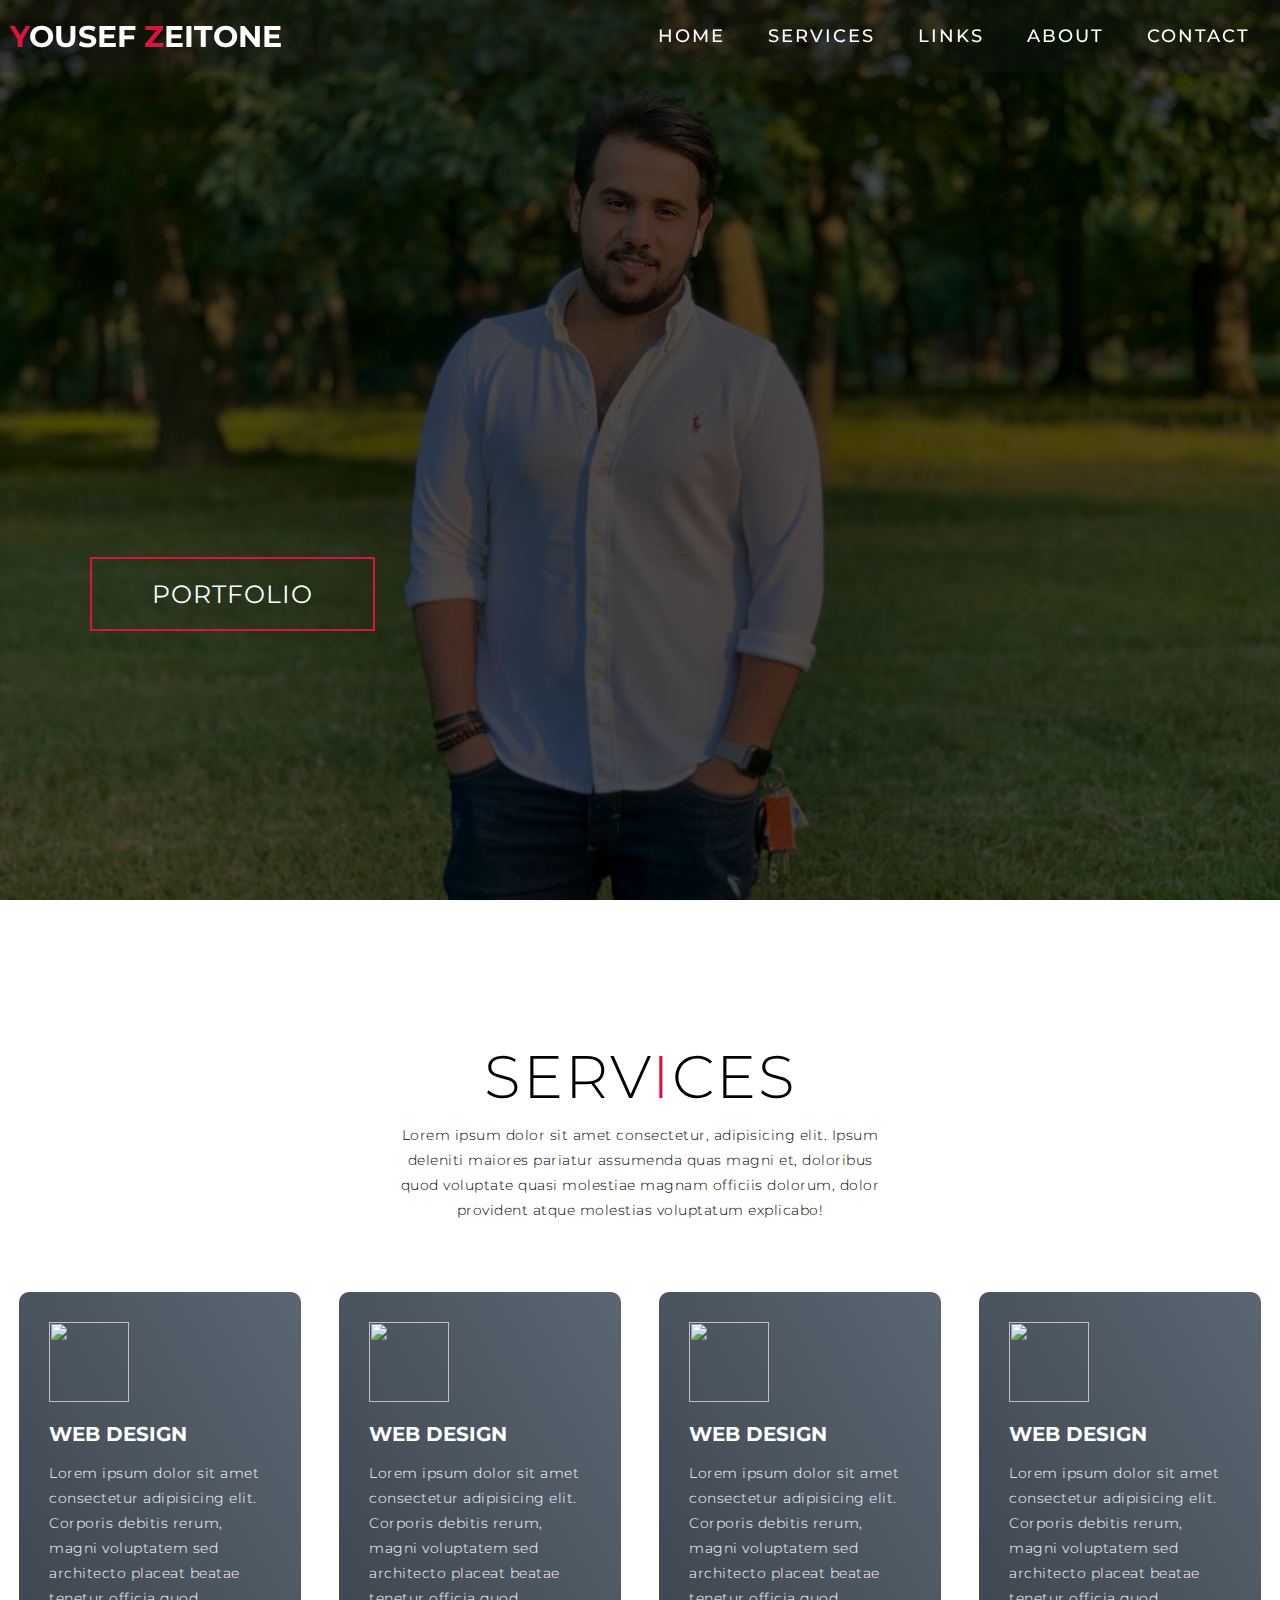
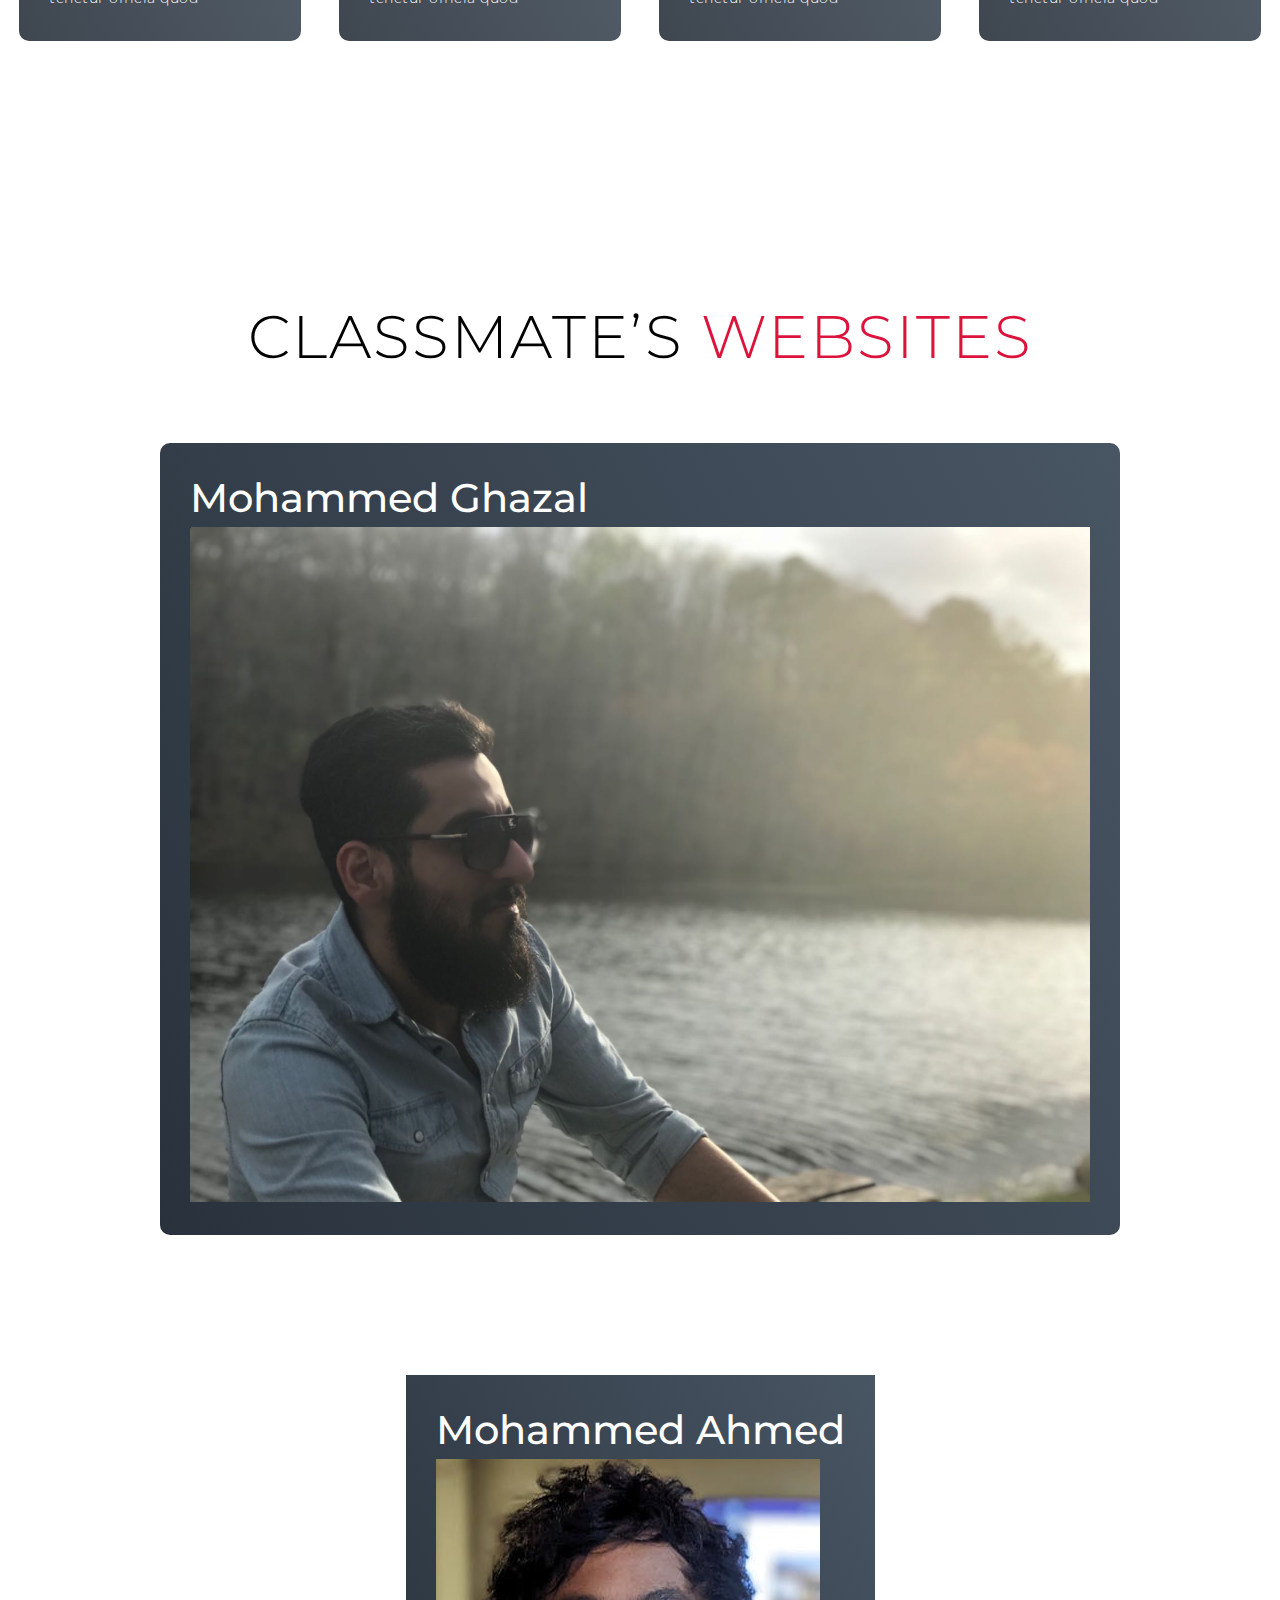
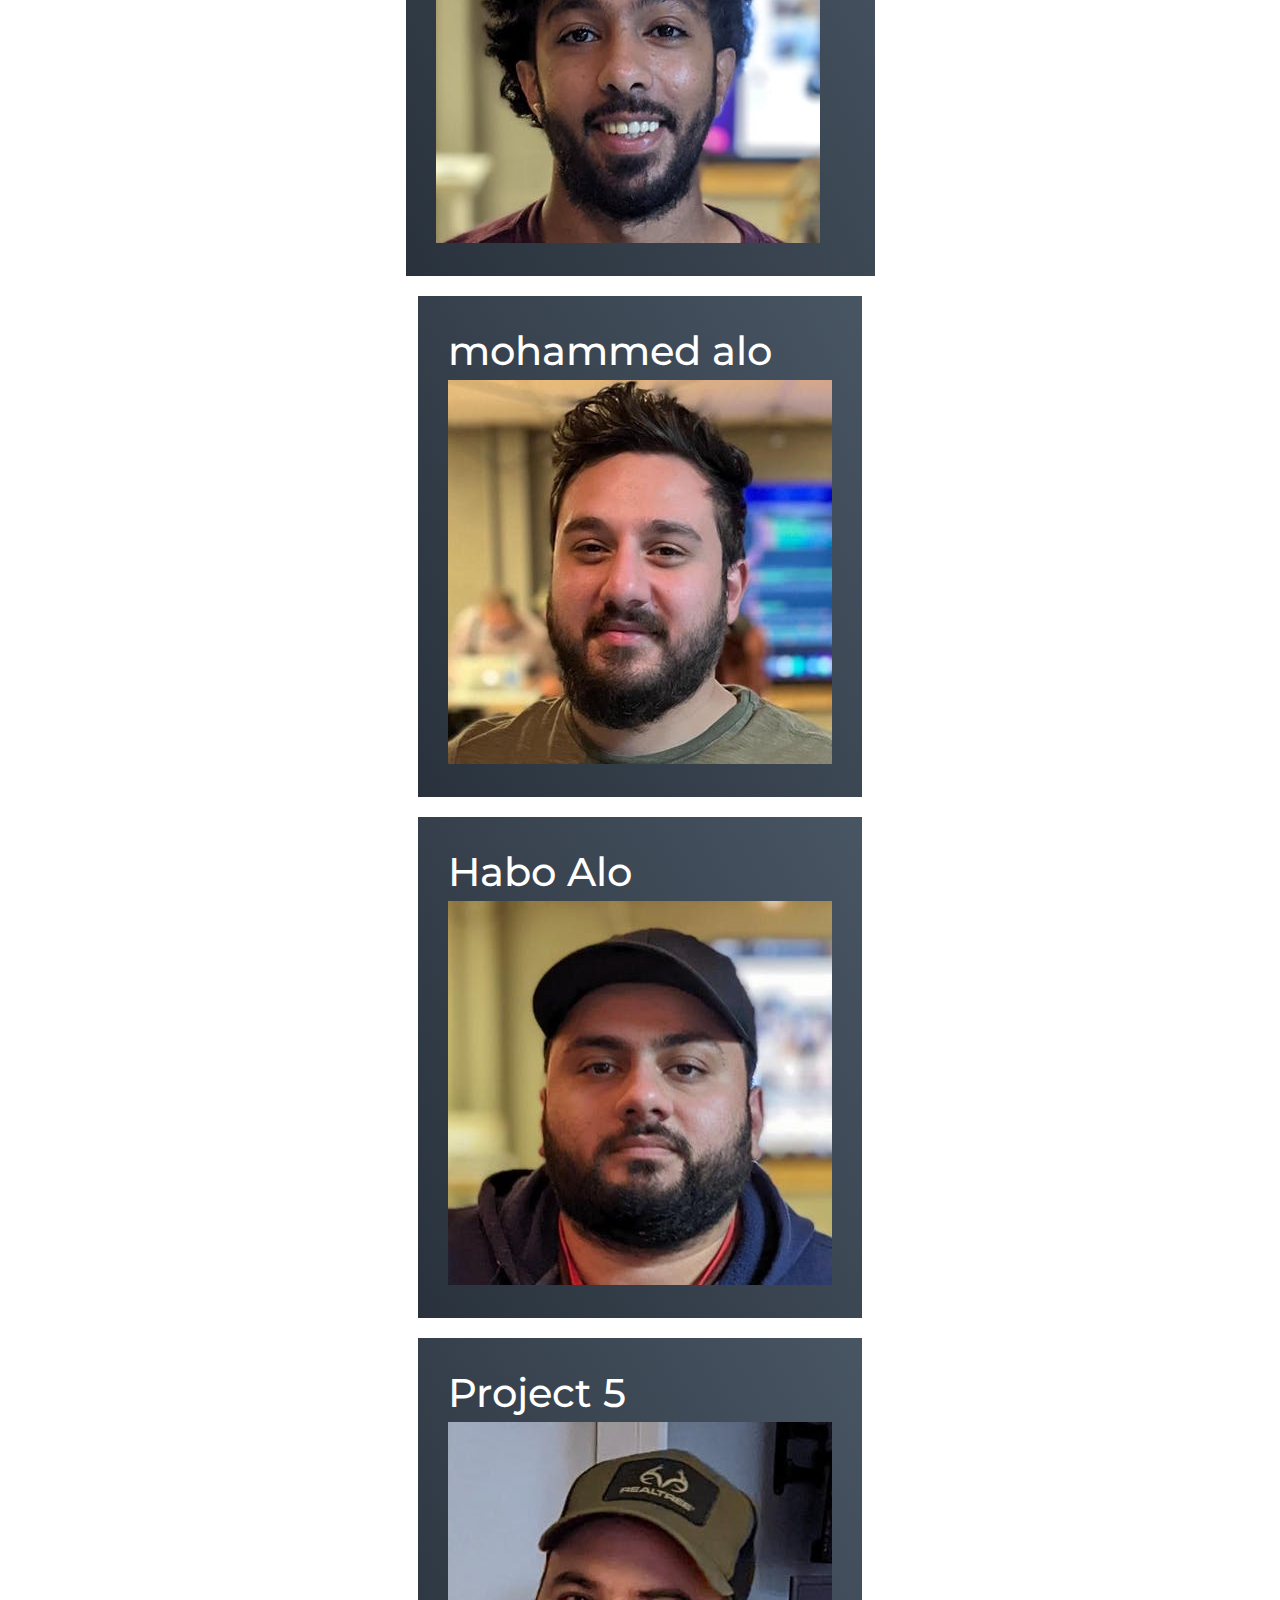
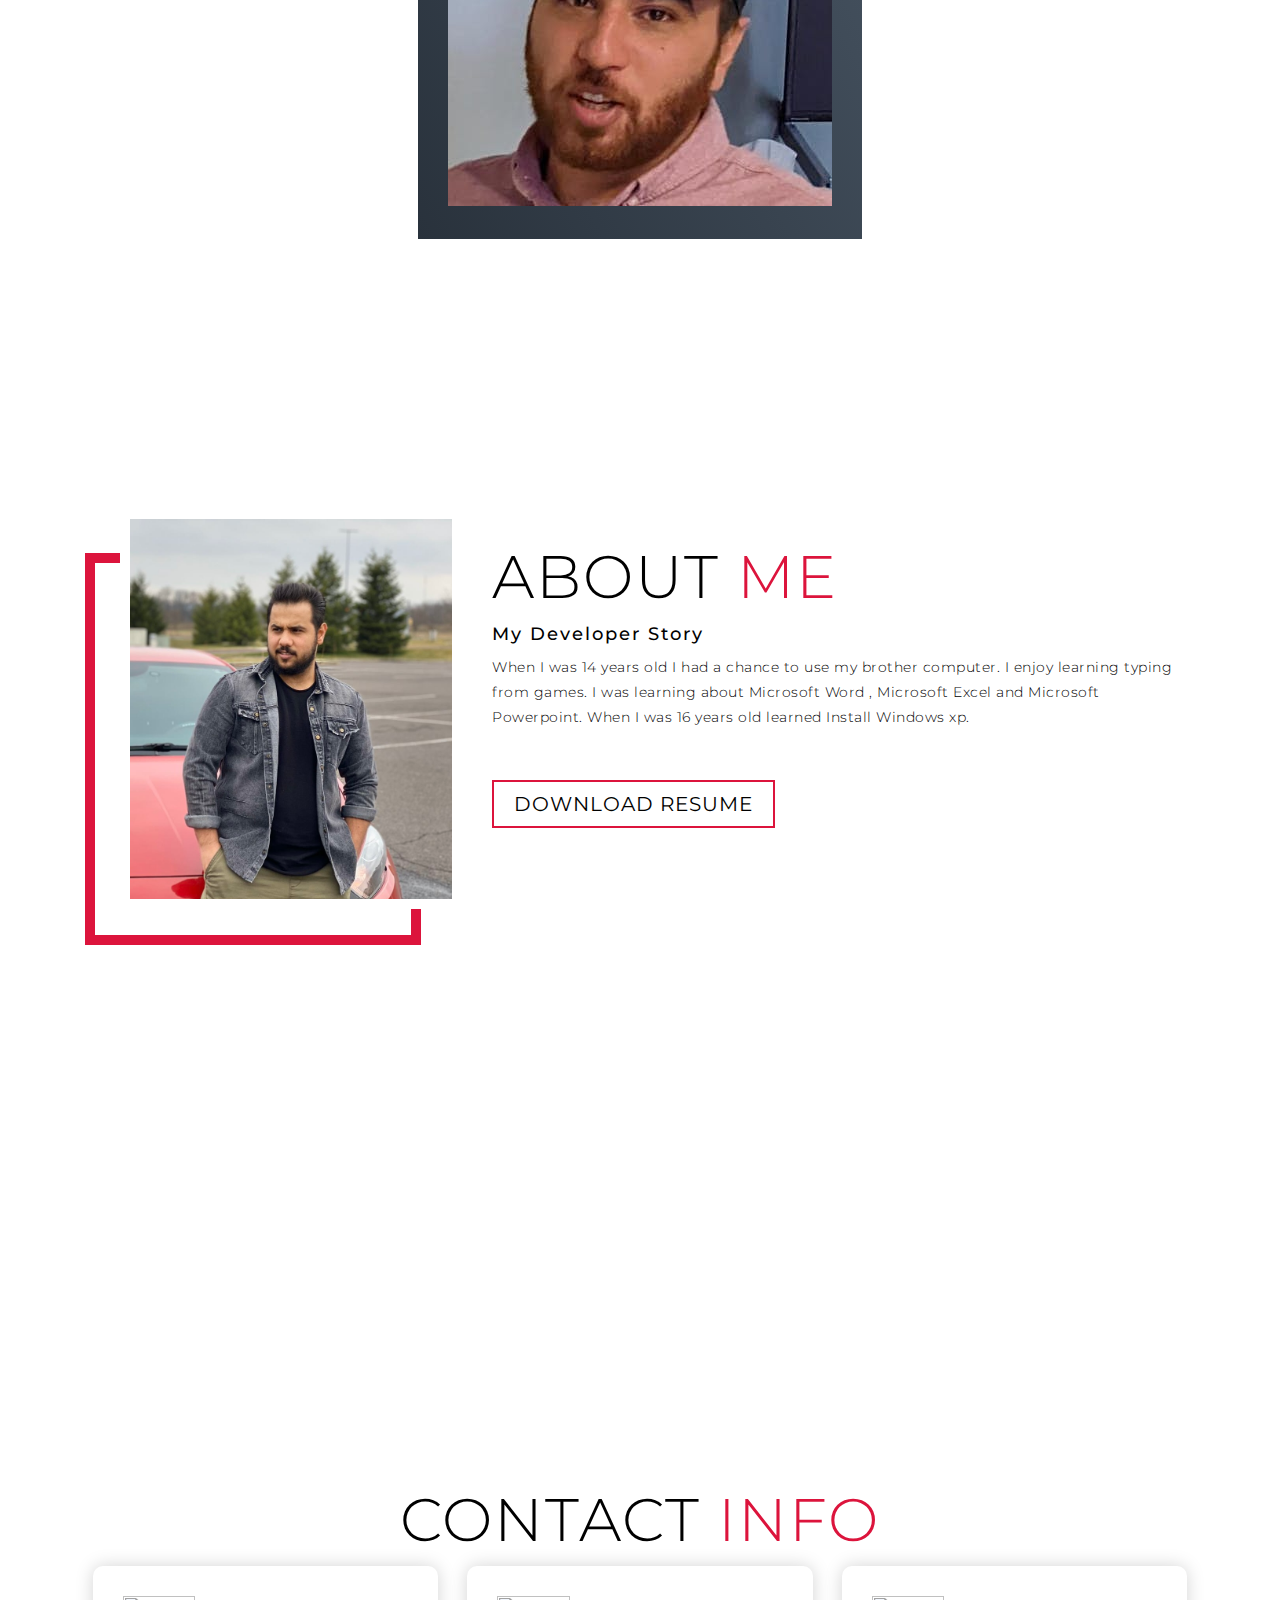
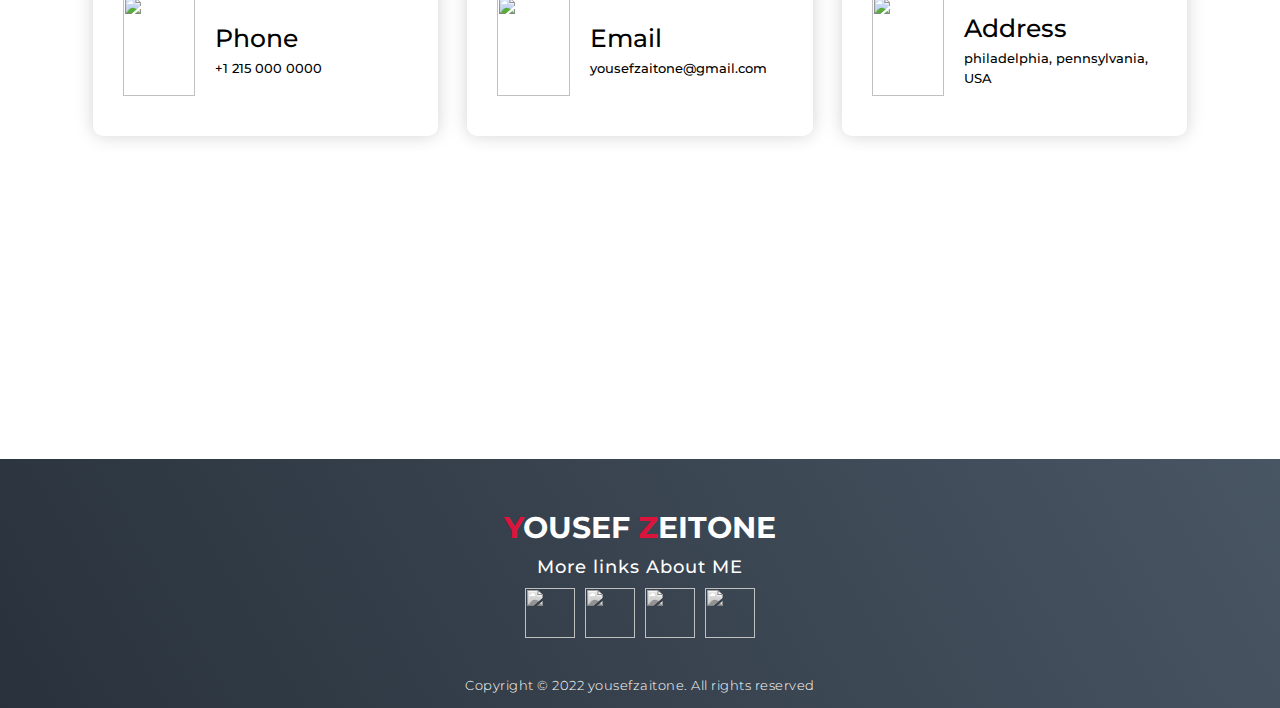
==== index.html @ ef1a8286 "edit" ====
<!DOCTYPE html>
<html lang="en">

<head>
  <meta charset="UTF-8">
  <meta name="viewport" content="width=device-width, initial-scale=1.0">
  <link rel="stylesheet" href="index.css">
  <title>YousefZeitone</title>
</head>

<body>
  <!-- Header -->
  <section id="header">
    <div class="header container">
      <div class="nav-bar">
        <div class="brand">
          <a href="#hero">
            <h1><span>Y</span>ousef <span>Z</span>eitone</h1>
          </a>
        </div>
        <div class="nav-list">
          <div class="hamburger">
            <div class="bar"></div>
          </div>
          <ul>
            <li><a href="#hero" data-after="Home">Home</a></li>
            <li><a href="#services" data-after="Service">Services</a></li>
            <li><a href="#links" data-after="links">links</a></li>
            <li><a href="#about" data-after="About">About</a></li>
            <li><a href="#contact" data-after="Contact">Contact</a></li>
          </ul>
        </div>
      </div>
    </div>
  </section>
  <!-- End Header -->


  <!-- Hero Section  -->
  <section id="hero">
    <div class="hero container">
      <div>
        <h1>Hello, <span></span></h1>
        <h1>My Name is <span></span></h1>
        <h1>Yousef <span></span></h1>
        <a href="#about" type="button" class="cta">Portfolio</a>
      </div>
    </div>
  </section>
  <!-- End Hero Section  -->

  <!-- Service Section -->
  <section id="services">
    <div class="services container">
      <div class="service-top">
        <h1 class="section-title">Serv<span>i</span>ces</h1>
        <p>Lorem ipsum dolor sit amet consectetur, adipisicing elit. Ipsum deleniti maiores pariatur assumenda quas
          magni et, doloribus quod voluptate quasi molestiae magnam officiis dolorum, dolor provident atque molestias
          voluptatum explicabo!</p>
      </div>
      <div class="service-bottom">
        <div class="service-item">
          <div class="icon"><img src="https://img.icons8.com/bubbles/100/000000/services.png" /></div>
          <h2>Web Design</h2>
          <p>Lorem ipsum dolor sit amet consectetur adipisicing elit. Corporis debitis rerum, magni voluptatem sed
            architecto placeat beatae tenetur officia quod</p>
        </div>
        <div class="service-item">
          <div class="icon"><img src="https://img.icons8.com/bubbles/100/000000/services.png" /></div>
          <h2>Web Design</h2>
          <p>Lorem ipsum dolor sit amet consectetur adipisicing elit. Corporis debitis rerum, magni voluptatem sed
            architecto placeat beatae tenetur officia quod</p>
        </div>
        <div class="service-item">
          <div class="icon"><img src="https://img.icons8.com/bubbles/100/000000/services.png" /></div>
          <h2>Web Design</h2>
          <p>Lorem ipsum dolor sit amet consectetur adipisicing elit. Corporis debitis rerum, magni voluptatem sed
            architecto placeat beatae tenetur officia quod</p>
        </div>
        <div class="service-item">
          <div class="icon"><img src="https://img.icons8.com/bubbles/100/000000/services.png" /></div>
          <h2>Web Design</h2>
          <p>Lorem ipsum dolor sit amet consectetur adipisicing elit. Corporis debitis rerum, magni voluptatem sed
            architecto placeat beatae tenetur officia quod</p>
        </div>
      </div>
    </div>
  </section>
  <!-- End Service Section -->

  <!-- Projects Section -->
  <section id="links">
    <div class="projects container">
      <div class="projects-header">
        <h1 class="section-title">Classmate’s  <span>Websites</span></h1>
      </div>
      <div class="all-projects">
        <div class="project-item">
          <div class="project-info">
            <h1>Mohammed Ghazal</h1>
            <p></p><a href="https://mohammedghazal.com/" target="_blank"><img src="Mohammed Ghazal.png" alt="" ></a></div>
          </div>
        
           
          </div>
        </div>
        <div class="project-item">
          <div class="project-info">
            <h1>Mohammed Ahmed</h1>
        <p></p><a href="https://mohammedahmeddev.com/" target="_blank"><img src="mohammed ahmed.png" alt="" ></a></div>
          </div>
         
           
          </div>
        </div>
        <div class="project-item">
          <div class="project-info">
            <h1>mohammed alo</h1>
        <p></p><a href="http://mohamadalo.com/" target="_blank"><img src="mohammed alo.png" alt="" ></a></div>
          </div>
          
           
          </div>
        </div>
        <div class="project-item">
          <div class="project-info">
            <h1>Habo Alo</h1>
        <p></p><a href="http://habo-alo.com/" target="_blank"><img src="habo.png" alt="" ></a></div>
          </div>
          
        
          </div>
        </div>
        <div class="project-item">
          <div class="project-info">
            <h1>Project 5</h1>
            <p></p><a href="https://malekalarmash.com/" target="_blank"><img src="Malk.png" alt="" ></a></div>
          </div>

          </div>
        </div>
      </div>
    </div>
  </section>
  <!-- End Projects Section -->

  <!-- About Section -->
  <section id="about">
    <div class="about container">
      <div class="col-left">
        <div class="about-img">
          <img src="background.jpeg" alt="img">
        </div>
      </div>
      <div class="col-right">
        <h1 class="section-title">About <span>me</span></h1>
        <h2>My Developer Story</h2>
        <p>When I was 14 years old I had a chance to use my brother computer.
           I enjoy learning typing from games. 
           I was learning about Microsoft Word ,
           Microsoft Excel and Microsoft Powerpoint.
            When I was 16 years old learned Install Windows xp.
        </p>
        <a href="https://docs.google.com/document/d/1hHZDaMWIwKLDVgH2fV6rO9fDUuDOWt7UHrp5_P34I3w/edit#heading=h.2z5r5rg2s41d" class="cta">Download Resume</a>
      </div>
    </div>
  </section>
  <!-- End About Section -->

  <!-- Contact Section -->
  <section id="contact">
    <div class="contact container">
      <div>
        <h1 class="section-title">Contact <span>info</span></h1>
      </div>
      <div class="contact-items">
        <div class="contact-item">
          <div class="icon"><img src="https://img.icons8.com/bubbles/100/000000/phone.png" /></div>
          <div class="contact-info">
            <h1>Phone</h1>
            <h2>+1 215 000 0000</h2>
          </div>
        </div>
        <div class="contact-item">
          <div class="icon"><img src="https://img.icons8.com/bubbles/100/000000/new-post.png" /></div>
          <div class="contact-info">
            <h1>Email</h1>
            <h2>yousefzaitone@gmail.com</h2>
          </div>
        </div>
        <div class="contact-item">
          <div class="icon"><img src="https://img.icons8.com/bubbles/100/000000/map-marker.png" /></div>
          <div class="contact-info">
            <h1>Address</h1>
            <h2>philadelphia, pennsylvania, USA</h2>
          </div>
        </div>
      </div>
    </div>
  </section>
  <!-- End Contact Section -->

  <!-- Footer -->
  <section id="footer">
    <div class="footer container">
      <div class="brand">
        <h1><span>Y</span>ousef <span>Z</span>eitone</h1>
      </div>
      <h2>More links About ME</h2>
      <div class="social-icon">
        <div class="social-item">
          <a href="https://www.facebook.com/yousefzeitone/"><img src="https://img.icons8.com/bubbles/100/000000/facebook-new.png" /></a>
        </div>
        <div class="social-item">
          <a href="https://www.instagram.com/yousefzeitone/"><img src="https://img.icons8.com/bubbles/100/000000/instagram-new.png" /></a>
        </div>
        <div class="social-item">
          <a href="https://www.linkedin.com/in/yousef-zeitone-094119237/"><img src="https://img.icons8.com/bubbles/100/000000/linkedin.png" /></a>
        </div>
        <div class="social-item">
          <a href="https://github.com/zeitoney"><img src="https://img.icons8.com/bubbles/100/000000/github.png" /></a>
        </div>
      </div>
      <p>Copyright © 2022 yousefzaitone. All rights reserved</p>
    </div>
  </section>
  <!-- End Footer -->
  <script src="./app.js"></script>
</body>

</html>
---- index.css ----
@import 'https://fonts.googleapis.com/css?family=Montserrat:300, 400, 700&display=swap';
* {
	padding: 0;
	margin: 0;
	box-sizing: border-box;
}
html {
	font-size: 10px;
	font-family: 'Montserrat', sans-serif;
	scroll-behavior: smooth;
}
a {
	text-decoration: none;
}
.container {
	min-height: 100vh;
	width: 100%;
	display: flex;
	align-items: center;
	justify-content: center;
}
img {
	height: 100%;
	width: 100%;
	object-fit: cover;
}
p {
	color: black;
	font-size: 1.4rem;
	margin-top: 5px;
	line-height: 2.5rem;
	font-weight: 300;
	letter-spacing: 0.05rem;
}
.section-title {
	font-size: 4rem;
	font-weight: 300;
	color: black;
	margin-bottom: 10px;
	text-transform: uppercase;
	letter-spacing: 0.2rem;
	text-align: center;
}
.section-title span {
	color: crimson;
}

.cta {
	display: inline-block;
	padding: 10px 30px;
	color: white;
	background-color: transparent;
	border: 2px solid crimson;
	font-size: 2rem;
	text-transform: uppercase;
	letter-spacing: 0.1rem;
	margin-top: 30px;
	transition: 0.3s ease;
	transition-property: background-color, color;
}
.cta:hover {
	color: white;
	background-color: crimson;
}
.brand h1 {
	font-size: 3rem;
	text-transform: uppercase;
	color: white;
}
.brand h1 span {
	color: crimson;
}

/* Header section */
#header {
	position: fixed;
	z-index: 1000;
	left: 0;
	top: 0;
	width: 100vw;
	height: auto;
}
#header .header {
	min-height: 8vh;
	background-color: rgba(31, 30, 30, 0.24);
	transition: 0.3s ease background-color;
}
#header .nav-bar {
	display: flex;
	align-items: center;
	justify-content: space-between;
	width: 100%;
	height: 100%;
	max-width: 1300px;
	padding: 0 10px;
}
#header .nav-list ul {
	list-style: none;
	position: absolute;
	background-color: rgb(31, 30, 30);
	width: 100vw;
	height: 100vh;
	left: 100%;
	top: 0;
	display: flex;
	flex-direction: column;
	justify-content: center;
	align-items: center;
	z-index: 1;
	overflow-x: hidden;
	transition: 0.5s ease left;
}
#header .nav-list ul.active {
	left: 0%;
}
#header .nav-list ul a {
	font-size: 2.5rem;
	font-weight: 500;
	letter-spacing: 0.2rem;
	text-decoration: none;
	color: white;
	text-transform: uppercase;
	padding: 20px;
	display: block;
}
#header .nav-list ul a::after {
	content: attr(data-after);
	position: absolute;
	top: 50%;
	left: 50%;
	transform: translate(-50%, -50%) scale(0);
	color: rgba(240, 248, 255, 0.021);
	font-size: 13rem;
	letter-spacing: 50px;
	z-index: -1;
	transition: 0.3s ease letter-spacing;
}
#header .nav-list ul li:hover a::after {
	transform: translate(-50%, -50%) scale(1);
	letter-spacing: initial;
}
#header .nav-list ul li:hover a {
	color: crimson;
}
#header .hamburger {
	height: 60px;
	width: 60px;
	display: inline-block;
	border: 3px solid white;
	border-radius: 50%;
	position: relative;
	display: flex;
	align-items: center;
	justify-content: center;
	z-index: 100;
	cursor: pointer;
	transform: scale(0.8);
	margin-right: 20px;
}
#header .hamburger:after {
	position: absolute;
	content: '';
	height: 100%;
	width: 100%;
	border-radius: 50%;
	border: 3px solid white;
	animation: hamburger_puls 1s ease infinite;
}
#header .hamburger .bar {
	height: 2px;
	width: 30px;
	position: relative;
	background-color: white;
	z-index: -1;
}
#header .hamburger .bar::after,
#header .hamburger .bar::before {
	content: '';
	position: absolute;
	height: 100%;
	width: 100%;
	left: 0;
	background-color: white;
	transition: 0.3s ease;
	transition-property: top, bottom;
}
#header .hamburger .bar::after {
	top: 8px;
}
#header .hamburger .bar::before {
	bottom: 8px;
}
#header .hamburger.active .bar::before {
	bottom: 0;
}
#header .hamburger.active .bar::after {
	top: 0;
}
/* End Header section */

/* Hero Section */
#hero {
	background-image: url(background1.jpeg);
	background-size: cover;
	background-position: top center;
	position: relative;
	z-index: 1;
}
#hero::after {
	content: '';
	position: absolute;
	left: 0;
	top: 0;
	height: 100%;
	width: 100%;
	background-color: black;
	opacity: 0.7;
	z-index: -1;
}
#hero .hero {
	max-width: 1200px;
	margin: 0 auto;
	padding: 0 50px;
	justify-content: flex-start;
}
#hero h1 {
	display: block;
	width: fit-content;
	font-size: 4rem;
	position: relative;
	color: transparent;
	animation: text_reveal 0.5s ease forwards;
	animation-delay: 1s;
}
#hero h1:nth-child(1) {
	animation-delay: 1s;
}
#hero h1:nth-child(2) {
	animation-delay: 2s;
}
#hero h1:nth-child(3) {
	animation: text_reveal_name 0.5s ease forwards;
	animation-delay: 3s;
}
#hero h1 span {
	position: absolute;
	top: 0;
	left: 0;
	height: 100%;
	width: 0;
	background-color: crimson;
	animation: text_reveal_box 1s ease;
	animation-delay: 0.5s;
}
#hero h1:nth-child(1) span {
	animation-delay: 0.5s;
}
#hero h1:nth-child(2) span {
	animation-delay: 1.5s;
}
#hero h1:nth-child(3) span {
	animation-delay: 2.5s;
}

/* End Hero Section */

/* Services Section */
#services .services {
	flex-direction: column;
	text-align: center;
	max-width: 1500px;
	margin: 0 auto;
	padding: 100px 0;
}
#services .service-top {
	max-width: 500px;
	margin: 0 auto;
}
#services .service-bottom {
	display: flex;
	align-items: center;
	justify-content: center;
	flex-wrap: wrap;
	margin-top: 50px;
}
#services .service-item {
	flex-basis: 80%;
	display: flex;
	align-items: flex-start;
	justify-content: center;
	flex-direction: column;
	padding: 30px;
	border-radius: 10px;
	background-image: url(./img/img-1.png);
	background-size: cover;
	margin: 10px 5%;
	position: relative;
	z-index: 1;
	overflow: hidden;
}
#services .service-item::after {
	content: '';
	position: absolute;
	left: 0;
	top: 0;
	height: 100%;
	width: 100%;
	background-image: linear-gradient(60deg, #29323c 0%, #485563 100%);
	opacity: 0.9;
	z-index: -1;
}
#services .service-bottom .icon {
	height: 80px;
	width: 80px;
	margin-bottom: 20px;
}
#services .service-item h2 {
	font-size: 2rem;
	color: white;
	margin-bottom: 10px;
	text-transform: uppercase;
}
#services .service-item p {
	color: white;
	text-align: left;
}
/* End Services Section */

/* links section */
#links .projects {
	flex-direction: column;
	max-width: 1200px;
	margin: 0 auto;
	padding: 100px 0;
}
#links .projects-header h1 {
	margin-bottom: 50px;
}
#links .all-projects {
	display: flex;
	align-items: center;
	justify-content: center;
	flex-direction: column;
}
#links .project-item {
	display: flex;
	align-items: center;
	justify-content: center;
	flex-direction: column;
	width: 80%;
	margin: 20px auto;
	overflow: hidden;
	border-radius: 10px;
}
#links .project-info {
	padding: 30px;
	flex-basis: 50%;
	height: 100%;
	display: flex;
	align-items: flex-start;
	justify-content: center;
	flex-direction: column;
	background-image: linear-gradient(60deg, #29323c 0%, #485563 100%);
	color: white;
}
#links .project-info h1 {
	font-size: 4rem;
	font-weight: 500;
}
#links .project-info h2 {
	font-size: 1.8rem;
	font-weight: 500;
	margin-top: 10px;
}
#links .project-info p {
	color: white;
}
#links .project-img {
	flex-basis: 50%;
	height: 300px;
	overflow: hidden;
	position: relative;
}
#links .project-img:after {
	content: '';
	position: absolute;
	left: 0;
	top: 0;
	height: 100%;
	width: 100%;
	background-image: linear-gradient(60deg, #29323c 0%, #485563 100%);
	opacity: 0.7;
}
#links .project-img img {
	transition: 0.3s ease transform;
}
#links .project-item:hover .project-img img {
	transform: scale(1.1);
}
/* End links section */

/* About Section */
#about .about {
	flex-direction: column-reverse;
	text-align: center;
	max-width: 1200px;
	margin: 0 auto;
	padding: 100px 20px;
}
#about .col-left {
	width: 250px;
	height: 360px;
}
#about .col-right {
	width: 100%;
}
#about .col-right h2 {
	font-size: 1.8rem;
	font-weight: 500;
	letter-spacing: 0.2rem;
	margin-bottom: 10px;
}
#about .col-right p {
	margin-bottom: 20px;
}
#about .col-right .cta {
	color: black;
	margin-bottom: 50px;
	padding: 10px 20px;
	font-size: 2rem;
}
#about .col-left .about-img {
	height: 100%;
	width: 100%;
	position: relative;
	border: 10px solid white;
}
#about .col-left .about-img::after {
	content: '';
	position: absolute;
	left: -33px;
	top: 19px;
	height: 98%;
	width: 98%;
	border: 7px solid crimson;
	z-index: -1;
}
/* End About Section */

/* contact Section */
#contact .contact {
	flex-direction: column;
	max-width: 1200px;
	margin: 0 auto;
	width: 90%;
}
#contact .contact-items {
	/* max-width: 400px; */
	width: 100%;
}
#contact .contact-item {
	width: 80%;
	padding: 20px;
	text-align: center;
	border-radius: 10px;
	padding: 30px;
	margin: 30px;
	display: flex;
	justify-content: center;
	align-items: center;
	flex-direction: column;
	box-shadow: 0px 0px 18px 0 #0000002c;
	transition: 0.3s ease box-shadow;
}
#contact .contact-item:hover {
	box-shadow: 0px 0px 5px 0 #0000002c;
}
#contact .icon {
	width: 70px;
	margin: 0 auto;
	margin-bottom: 10px;
}
#contact .contact-info h1 {
	font-size: 2.5rem;
	font-weight: 500;
	margin-bottom: 5px;
}
#contact .contact-info h2 {
	font-size: 1.3rem;
	line-height: 2rem;
	font-weight: 500;
}
/*End contact Section */

/* Footer */
#footer {
	background-image: linear-gradient(60deg, #29323c 0%, #485563 100%);
}
#footer .footer {
	min-height: 200px;
	flex-direction: column;
	padding-top: 50px;
	padding-bottom: 10px;
}
#footer h2 {
	color: white;
	font-weight: 500;
	font-size: 1.8rem;
	letter-spacing: 0.1rem;
	margin-top: 10px;
	margin-bottom: 10px;
}
#footer .social-icon {
	display: flex;
	margin-bottom: 30px;
}
#footer .social-item {
	height: 50px;
	width: 50px;
	margin: 0 5px;
}
#footer .social-item img {
	filter: grayscale(1);
	transition: 0.3s ease filter;
}
#footer .social-item:hover img {
	filter: grayscale(0);
}
#footer p {
	color: white;
	font-size: 1.3rem;
}
/* End Footer */

/* Keyframes */
@keyframes hamburger_puls {
	0% {
		opacity: 1;
		transform: scale(1);
	}
	100% {
		opacity: 0;
		transform: scale(1.4);
	}
}
@keyframes text_reveal_box {
	50% {
		width: 100%;
		left: 0;
	}
	100% {
		width: 0;
		left: 100%;
	}
}
@keyframes text_reveal {
	100% {
		color: white;
	}
}
@keyframes text_reveal_name {
	100% {
		color: crimson;
		font-weight: 500;
	}
}
/* End Keyframes */

/* Media Query For Tablet */
@media only screen and (min-width: 768px) {
	.cta {
		font-size: 2.5rem;
		padding: 20px 60px;
	}
	h1.section-title {
		font-size: 6rem;
	}

	/* Hero */
	#hero h1 {
		font-size: 7rem;
	}
	/* End Hero */

	/* Services Section */
	#services .service-bottom .service-item {
		flex-basis: 45%;
		margin: 2.5%;
	}
	/* End Services Section */

	/* Project */
	#projects .project-item {
		flex-direction: row;
	}
	#projects .project-item:nth-child(even) {
		flex-direction: row-reverse;
	}
	#projects .project-item {
		height: 400px;
		margin: 0;
		width: 100%;
		border-radius: 0;
	}
	#projects .all-projects .project-info {
		height: 100%;
	}
	#projects .all-projects .project-img {
		height: 100%;
	}
	/* End Project */

	/* About */
	#about .about {
		flex-direction: row;
	}
	#about .col-left {
		width: 600px;
		height: 400px;
		padding-left: 60px;
	}
	#about .about .col-left .about-img::after {
		left: -45px;
		top: 34px;
		height: 98%;
		width: 98%;
		border: 10px solid crimson;
	}
	#about .col-right {
		text-align: left;
		padding: 30px;
	}
	#about .col-right h1 {
		text-align: left;
	}
	/* End About */

	/* contact  */
	#contact .contact {
		flex-direction: column;
		padding: 100px 0;
		align-items: center;
		justify-content: center;
		min-width: 20vh;
	}
	#contact .contact-items {
		width: 100%;
		display: flex;
		flex-direction: row;
		justify-content: space-evenly;
		margin: 0;
	}
	#contact .contact-item {
		width: 30%;
		margin: 0;
		flex-direction: row;
	}
	#contact .contact-item .icon {
		height: 100px;
		width: 100px;
	}
	#contact .contact-item .icon img {
		object-fit: contain;
	}
	#contact .contact-item .contact-info {
		width: 100%;
		text-align: left;
		padding-left: 20px;
	}
	/* End contact  */
}
/* End Media Query For Tablet */

/* Media Query For Desktop */
@media only screen and (min-width: 1200px) {
	/* header */
	#header .hamburger {
		display: none;
	}
	#header .nav-list ul {
		position: initial;
		display: block;
		height: auto;
		width: fit-content;
		background-color: transparent;
	}
	#header .nav-list ul li {
		display: inline-block;
	}
	#header .nav-list ul li a {
		font-size: 1.8rem;
	}
	#header .nav-list ul a:after {
		display: none;
	}
	/* End header */

	#services .service-bottom .service-item {
		flex-basis: 22%;
		margin: 1.5%;
	}
}
/* End  Media Query For Desktop */
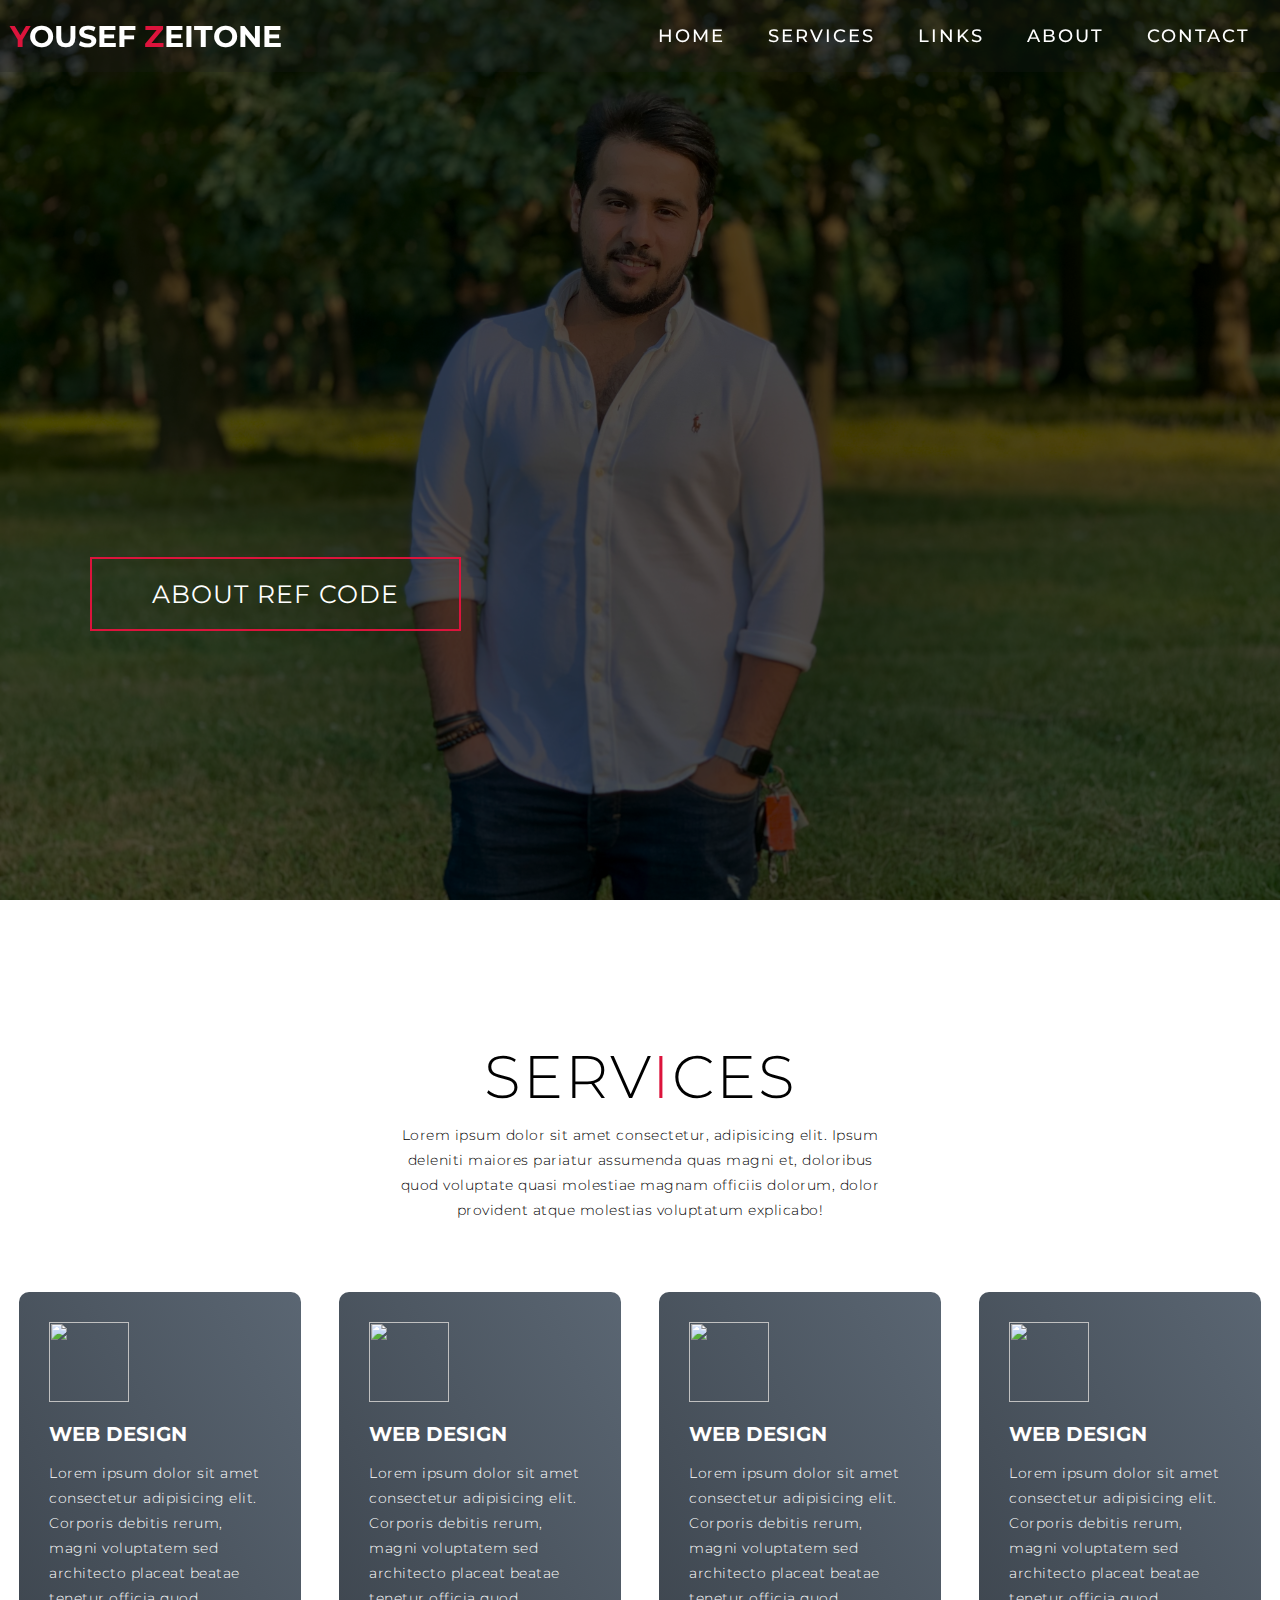
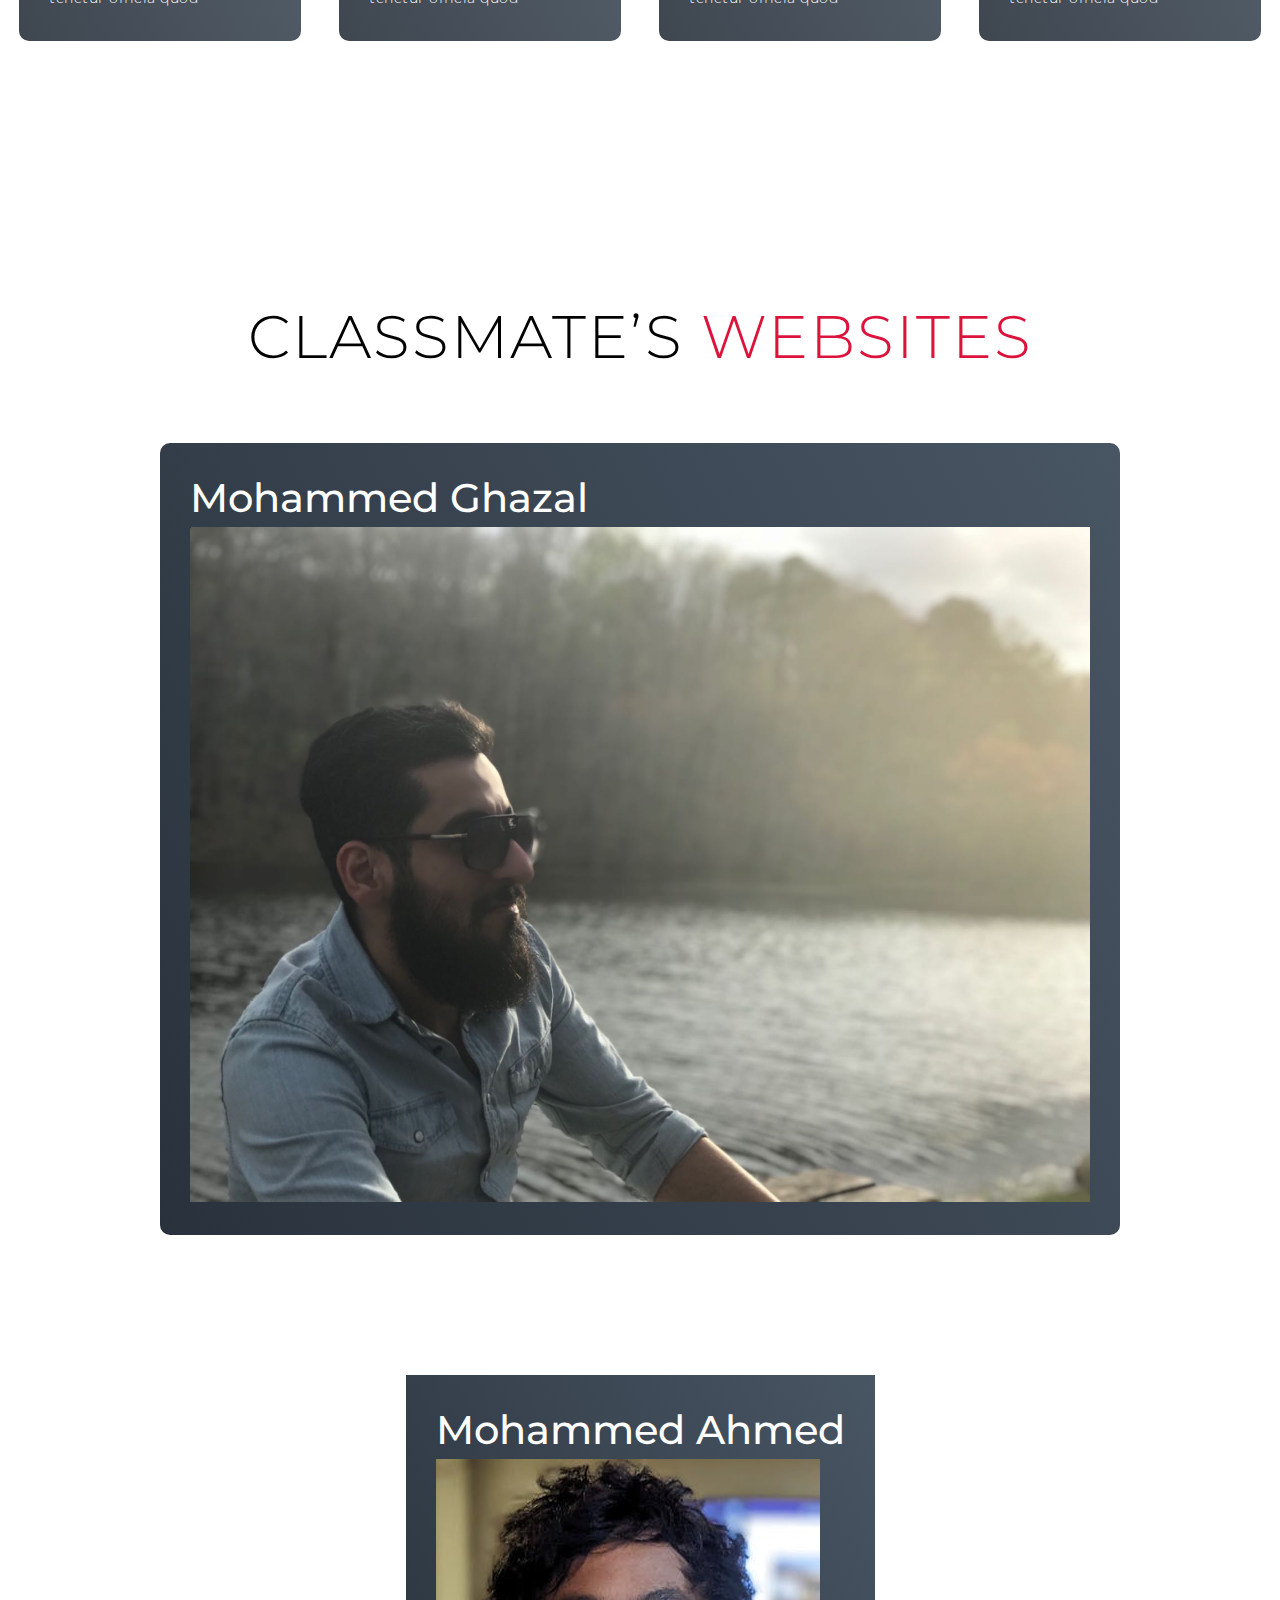
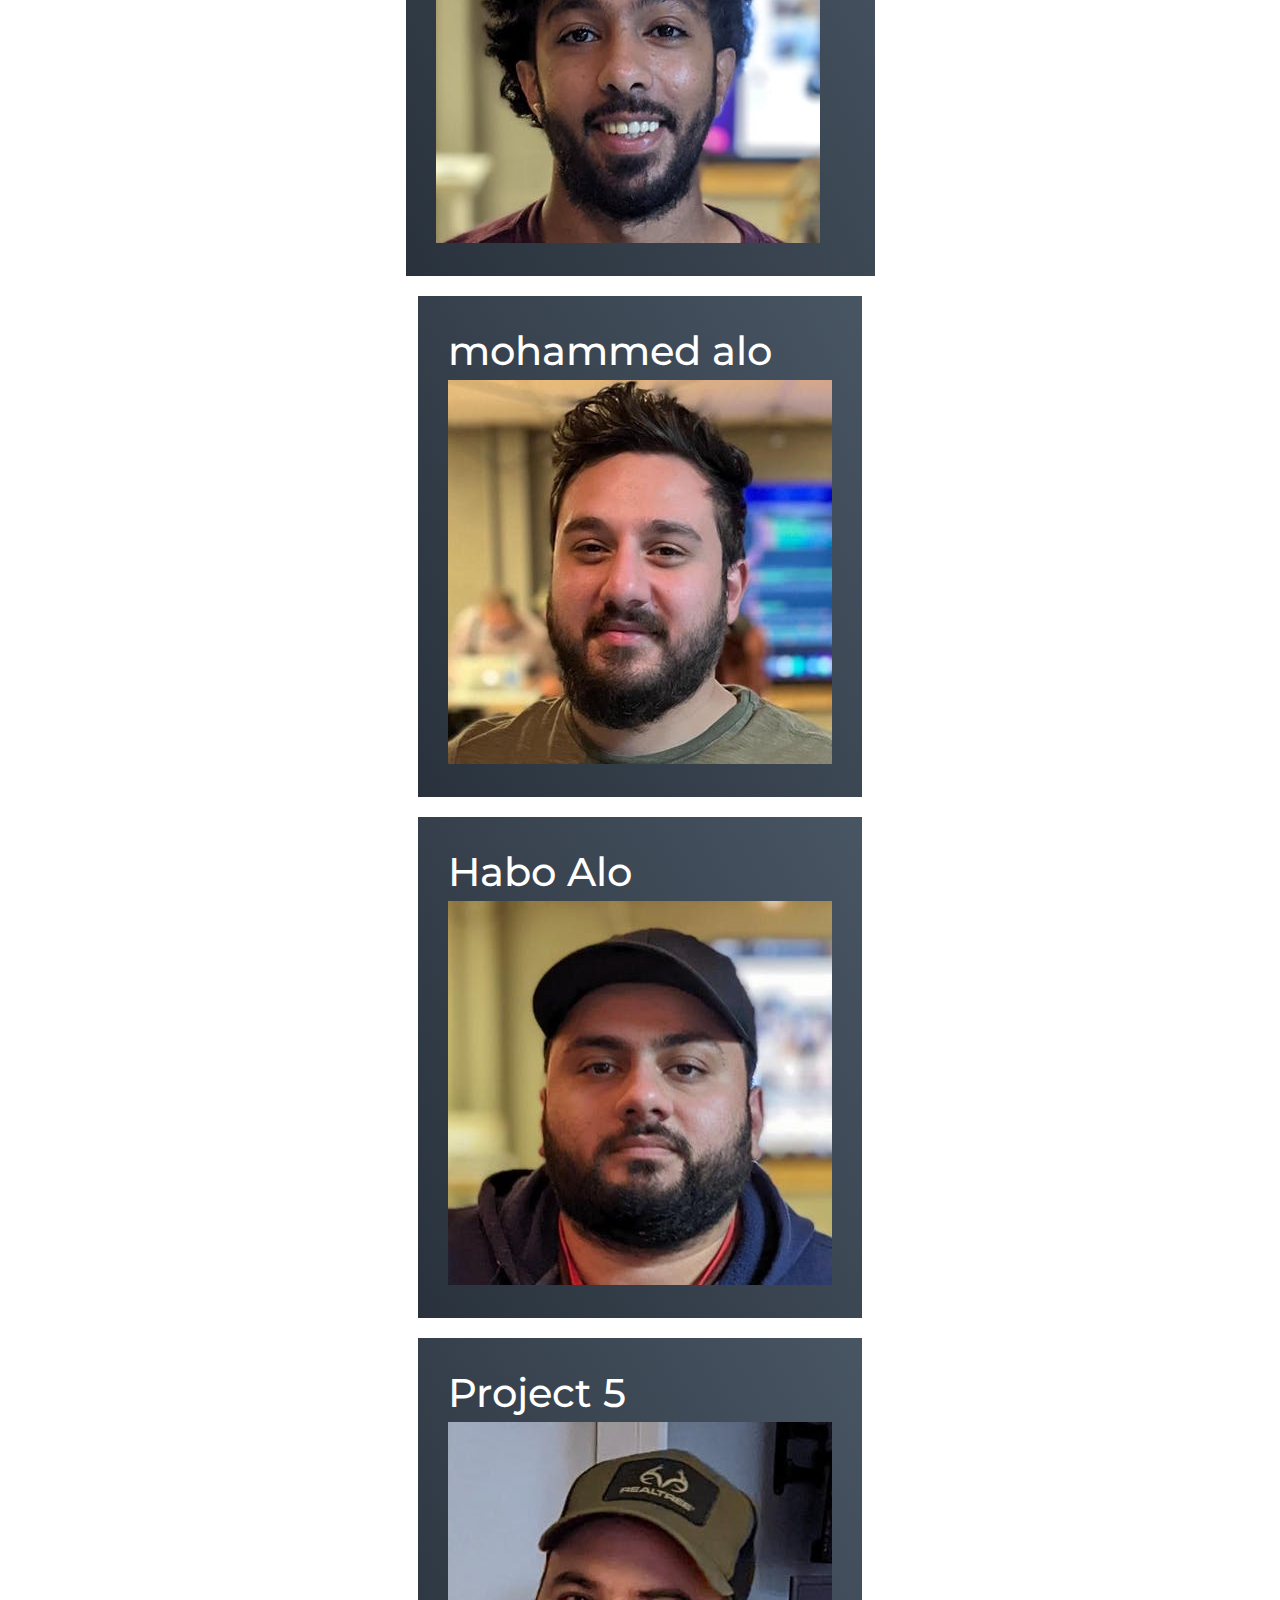
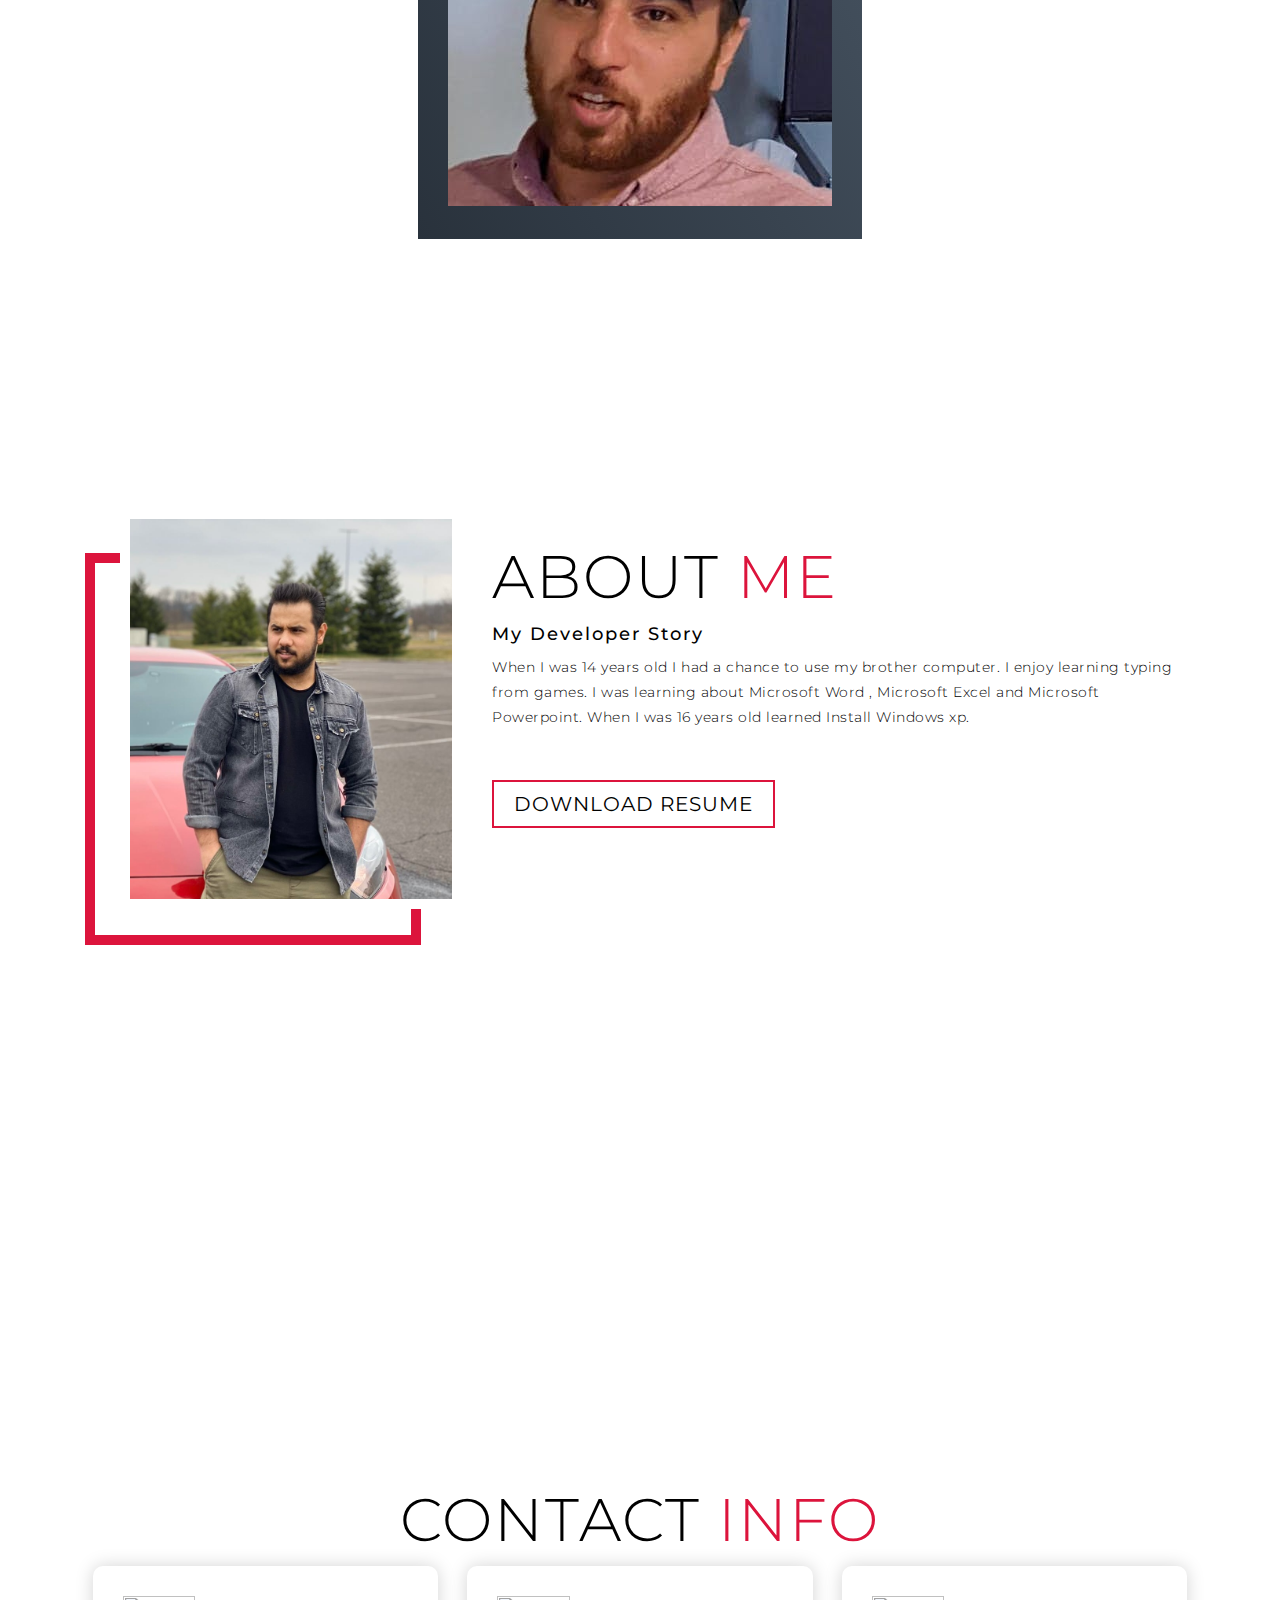
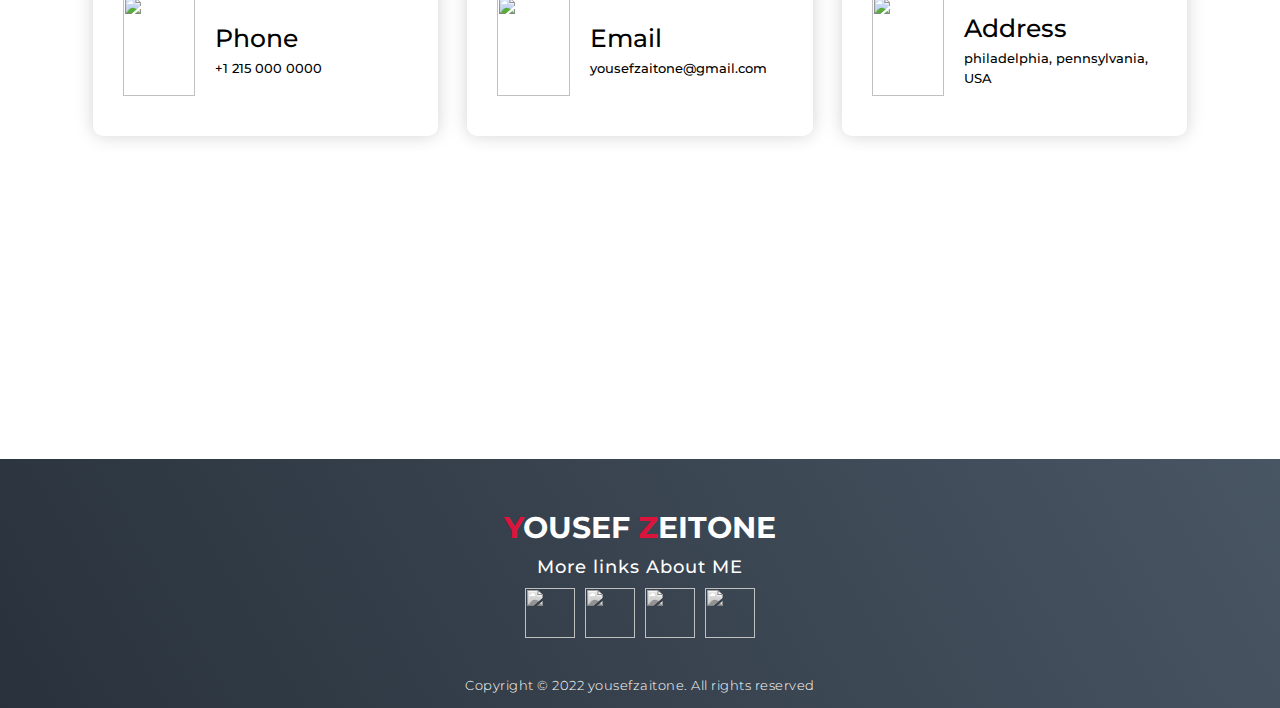
==== commit 4e4e860c: "edit" ====
--- a/index.html
+++ b/index.html
@@ -43,7 +43,7 @@
         <h1>Hello, <span></span></h1>
         <h1>My Name is <span></span></h1>
         <h1>Yousef <span></span></h1>
-        <a href="#about" type="button" class="cta">Portfolio</a>
+        <a href="https://refcode.org/pages/index.html" type="button" class="cta">about Ref Code</a>
       </div>
     </div>
   </section>
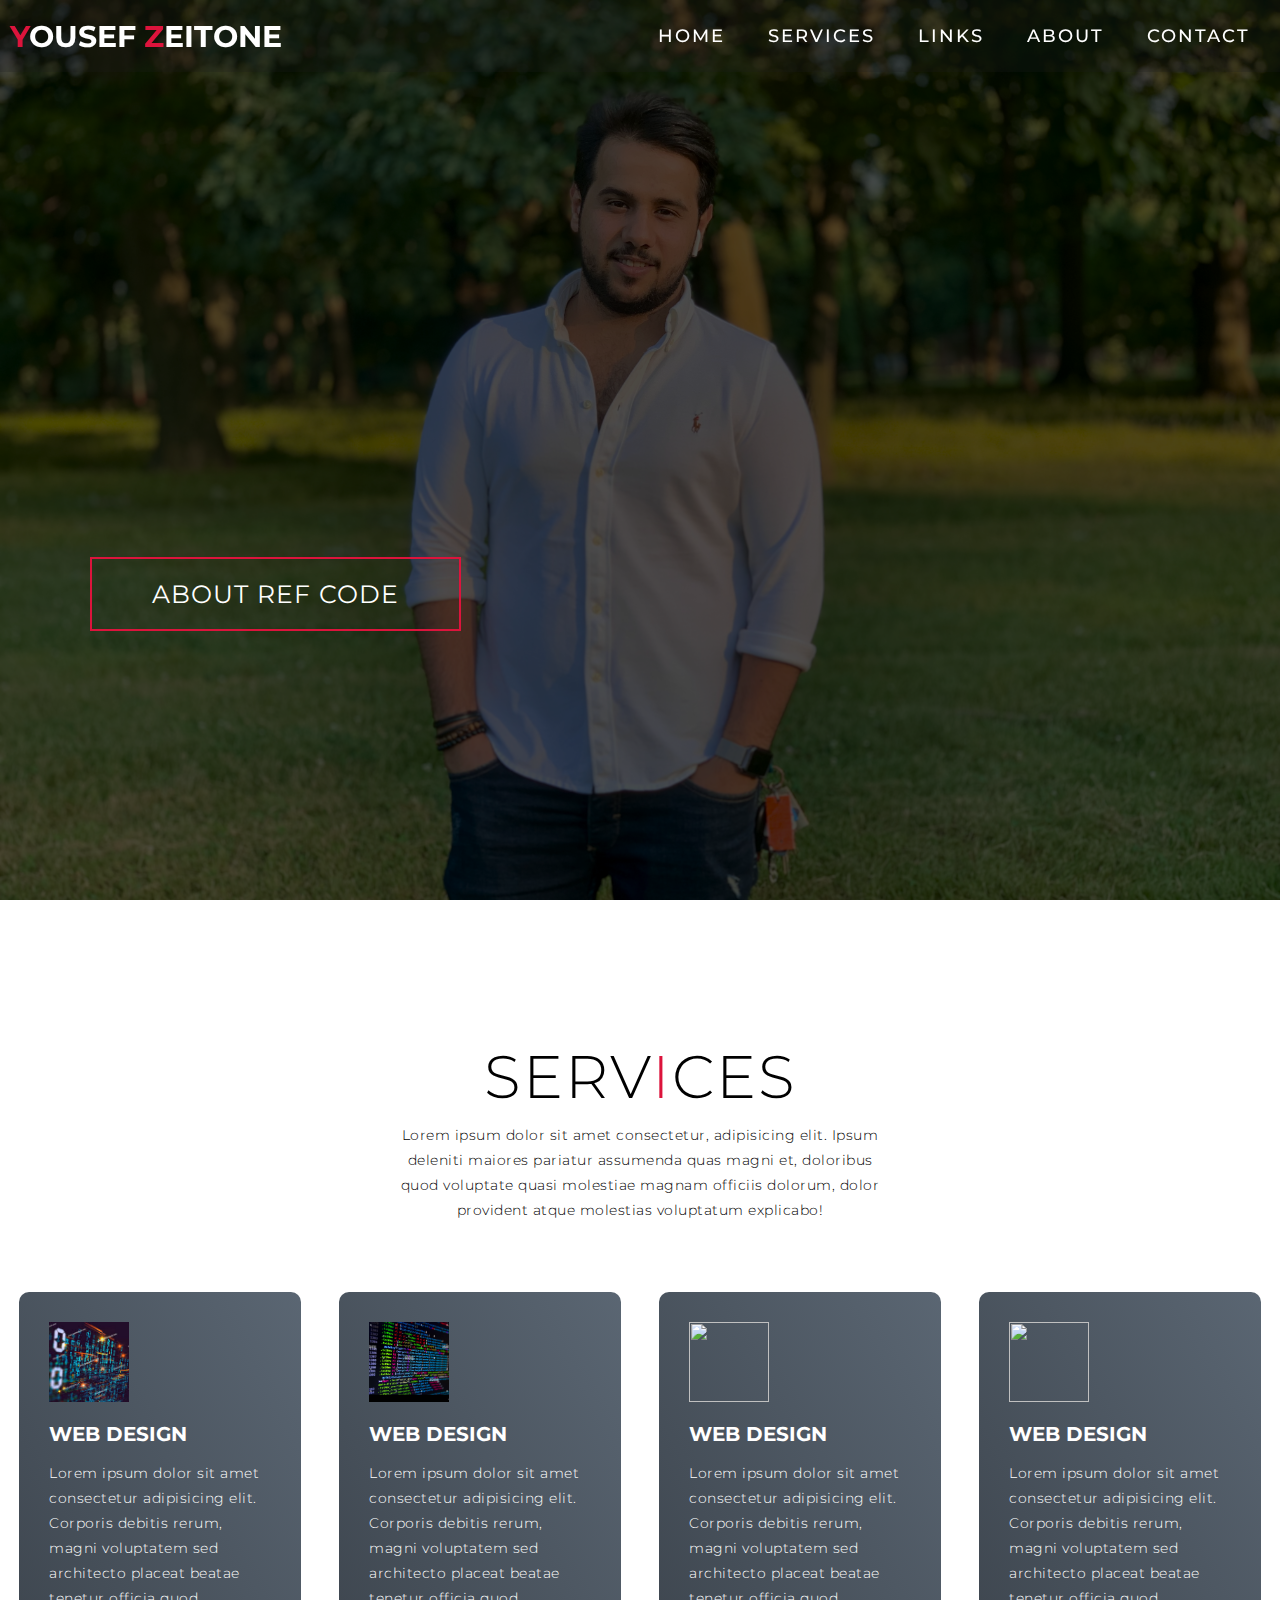
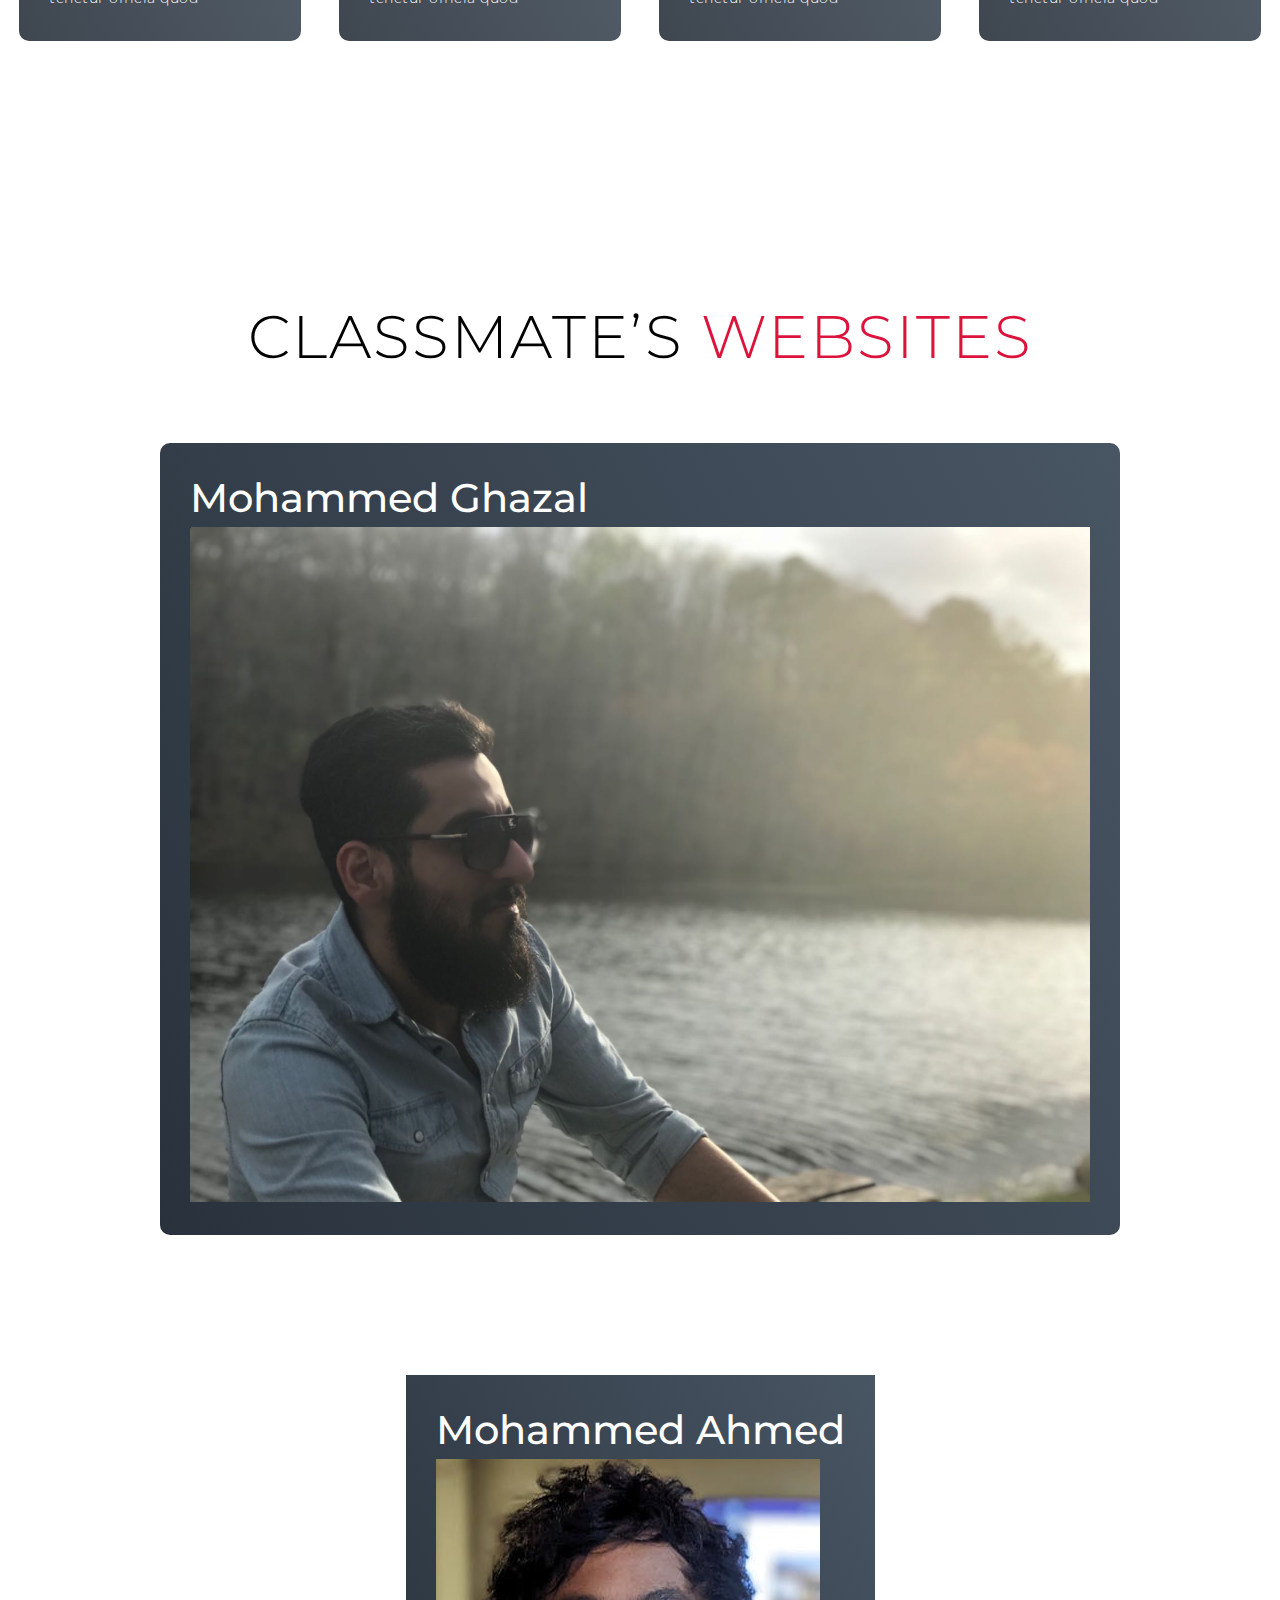
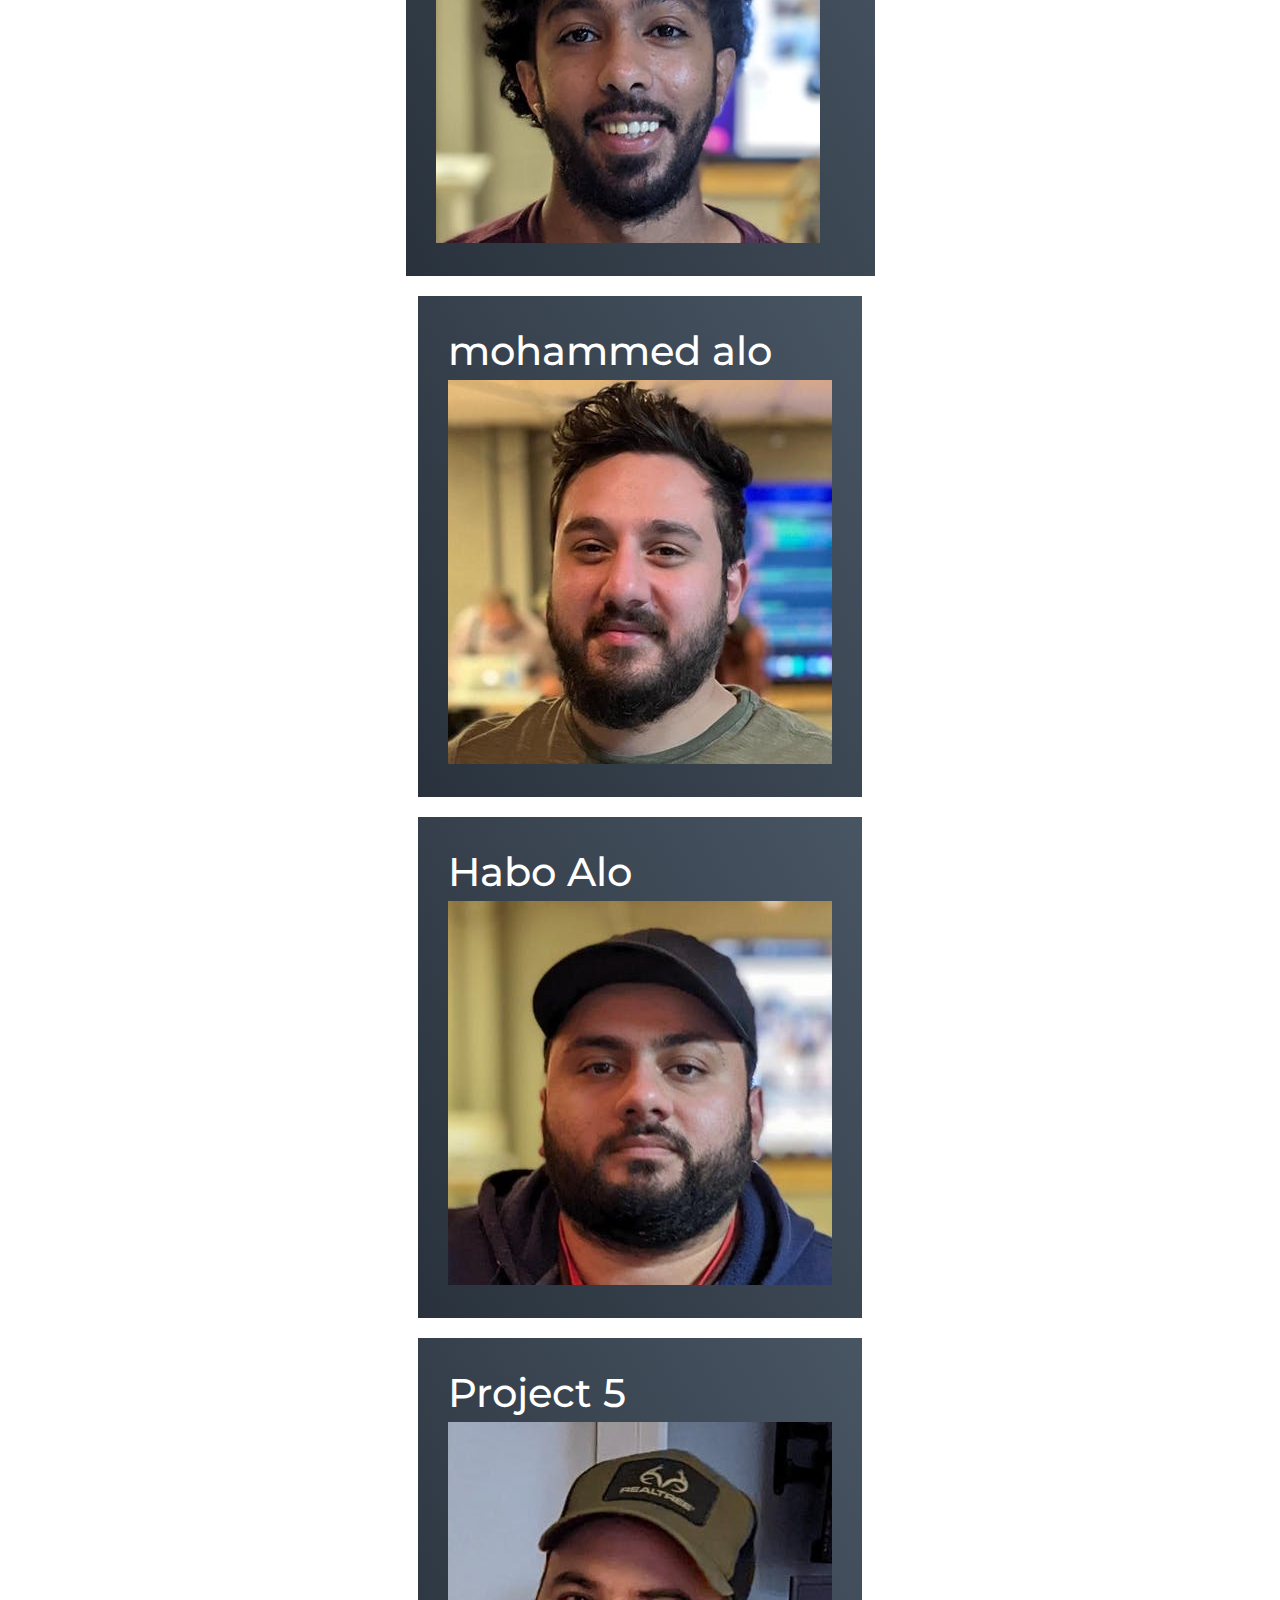
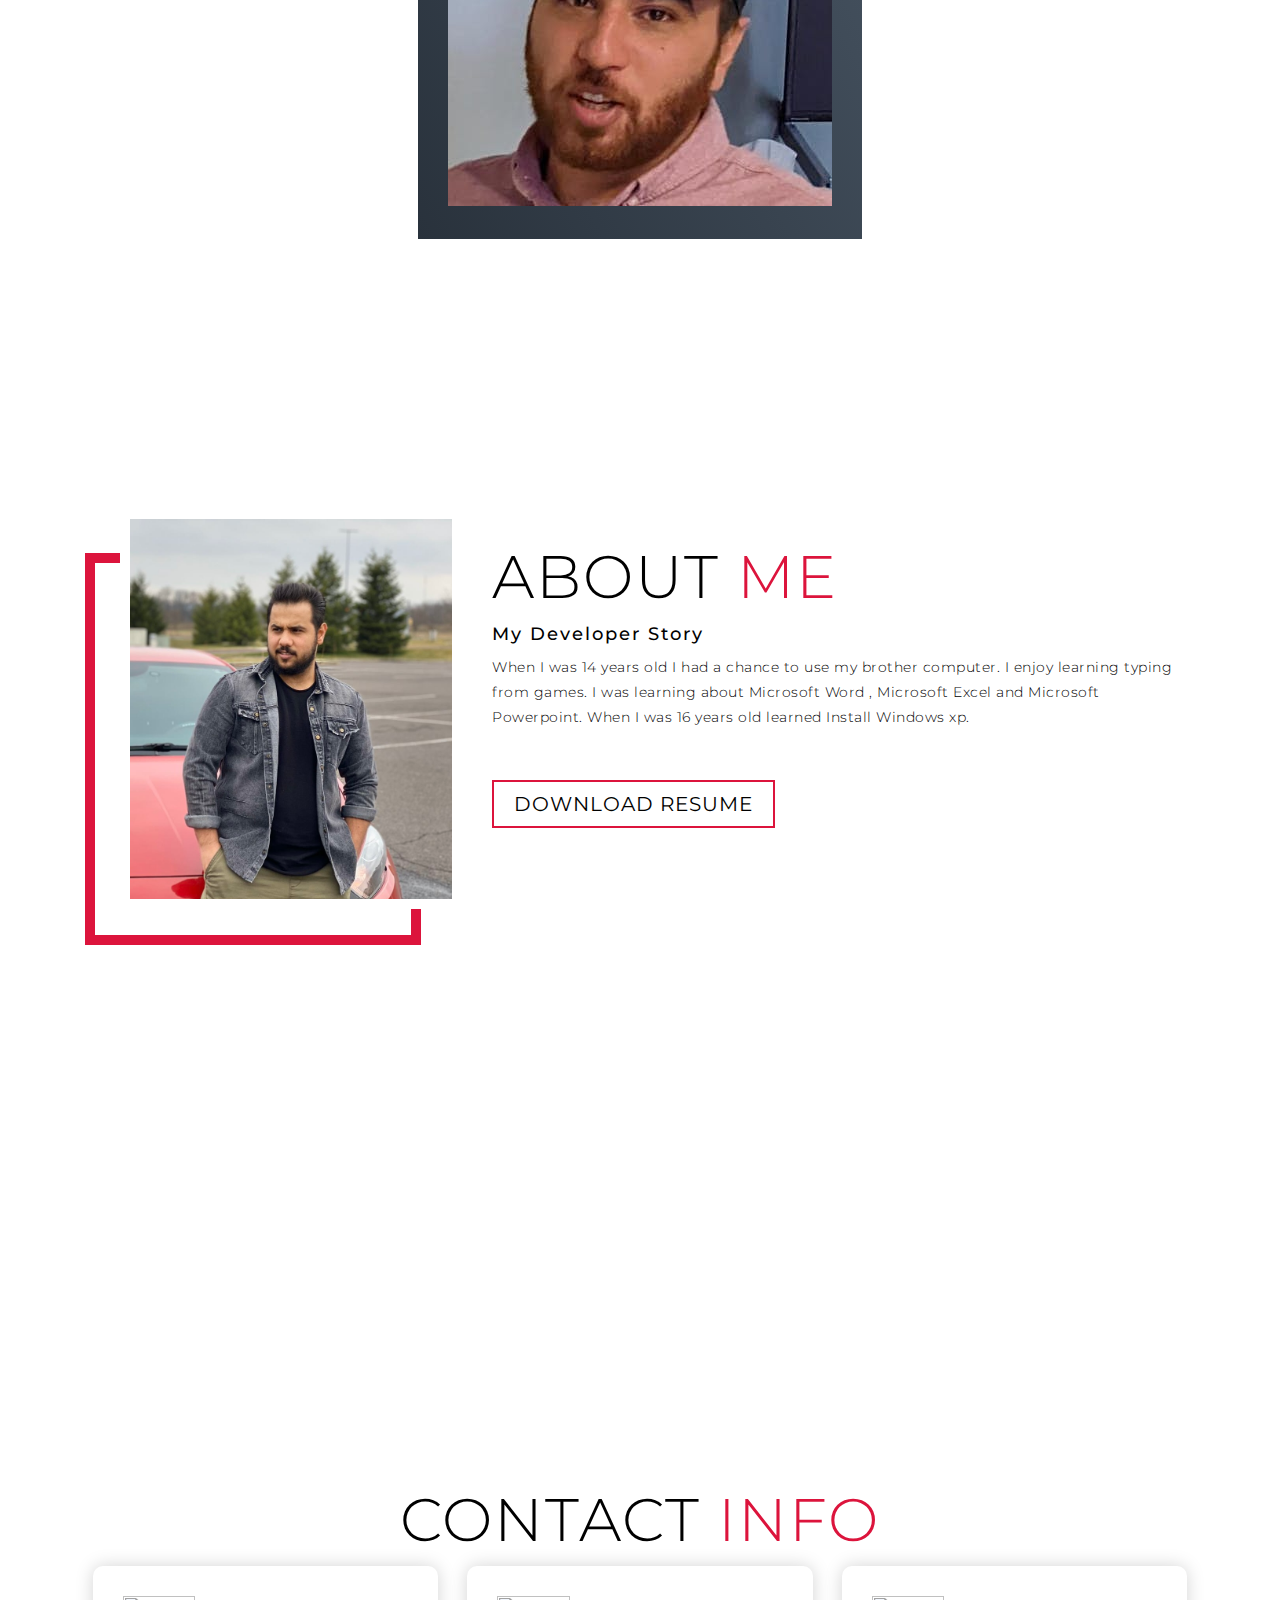
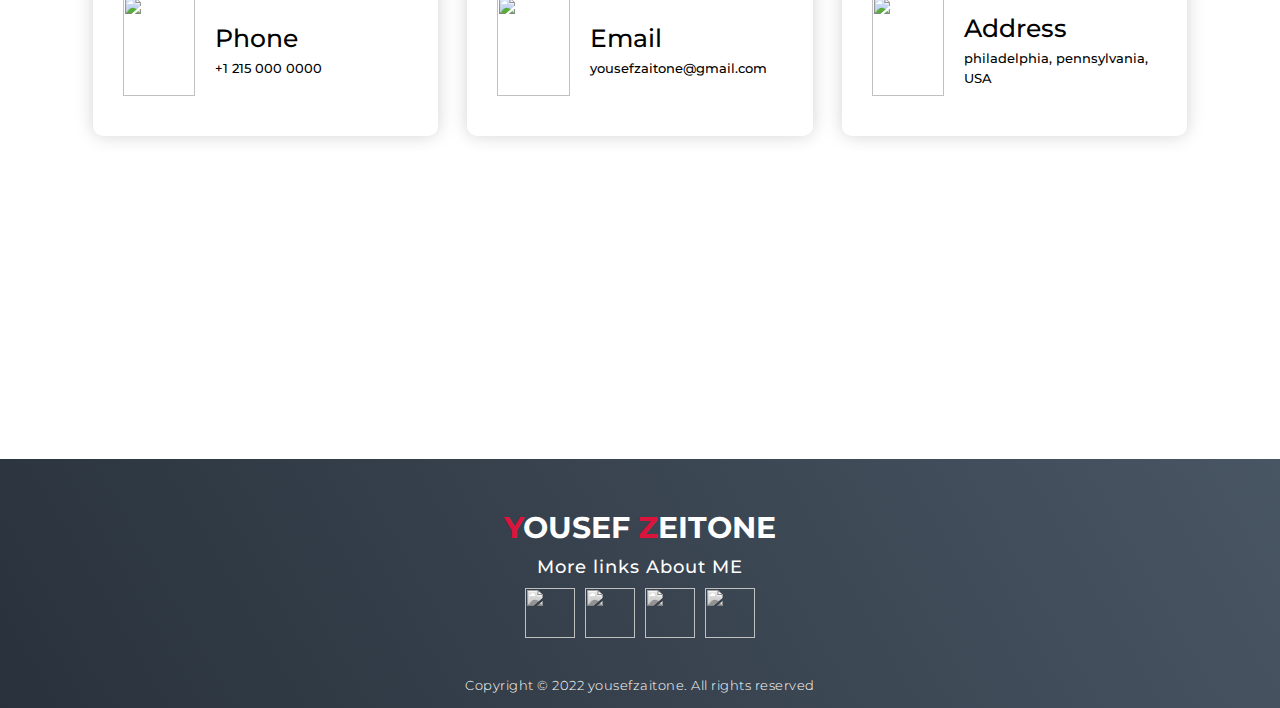
==== commit ad00ebd6: "edit" ====
--- a/index.html
+++ b/index.html
@@ -60,13 +60,13 @@
       </div>
       <div class="service-bottom">
         <div class="service-item">
-          <div class="icon"><img src="https://img.icons8.com/bubbles/100/000000/services.png" /></div>
-          <h2>Web Design</h2>
-          <p>Lorem ipsum dolor sit amet consectetur adipisicing elit. Corporis debitis rerum, magni voluptatem sed
-            architecto placeat beatae tenetur officia quod</p>
-        </div>
-        <div class="service-item">
-          <div class="icon"><img src="https://img.icons8.com/bubbles/100/000000/services.png" /></div>
+          <div class="icon"><img src="images.png" /></div>
+          <h2>Web Design</h2>
+          <p>Lorem ipsum dolor sit amet consectetur adipisicing elit. Corporis debitis rerum, magni voluptatem sed
+            architecto placeat beatae tenetur officia quod</p>
+        </div>
+        <div class="service-item">
+          <div class="icon"><img src="desktop.png" /></div>
           <h2>Web Design</h2>
           <p>Lorem ipsum dolor sit amet consectetur adipisicing elit. Corporis debitis rerum, magni voluptatem sed
             architecto placeat beatae tenetur officia quod</p>
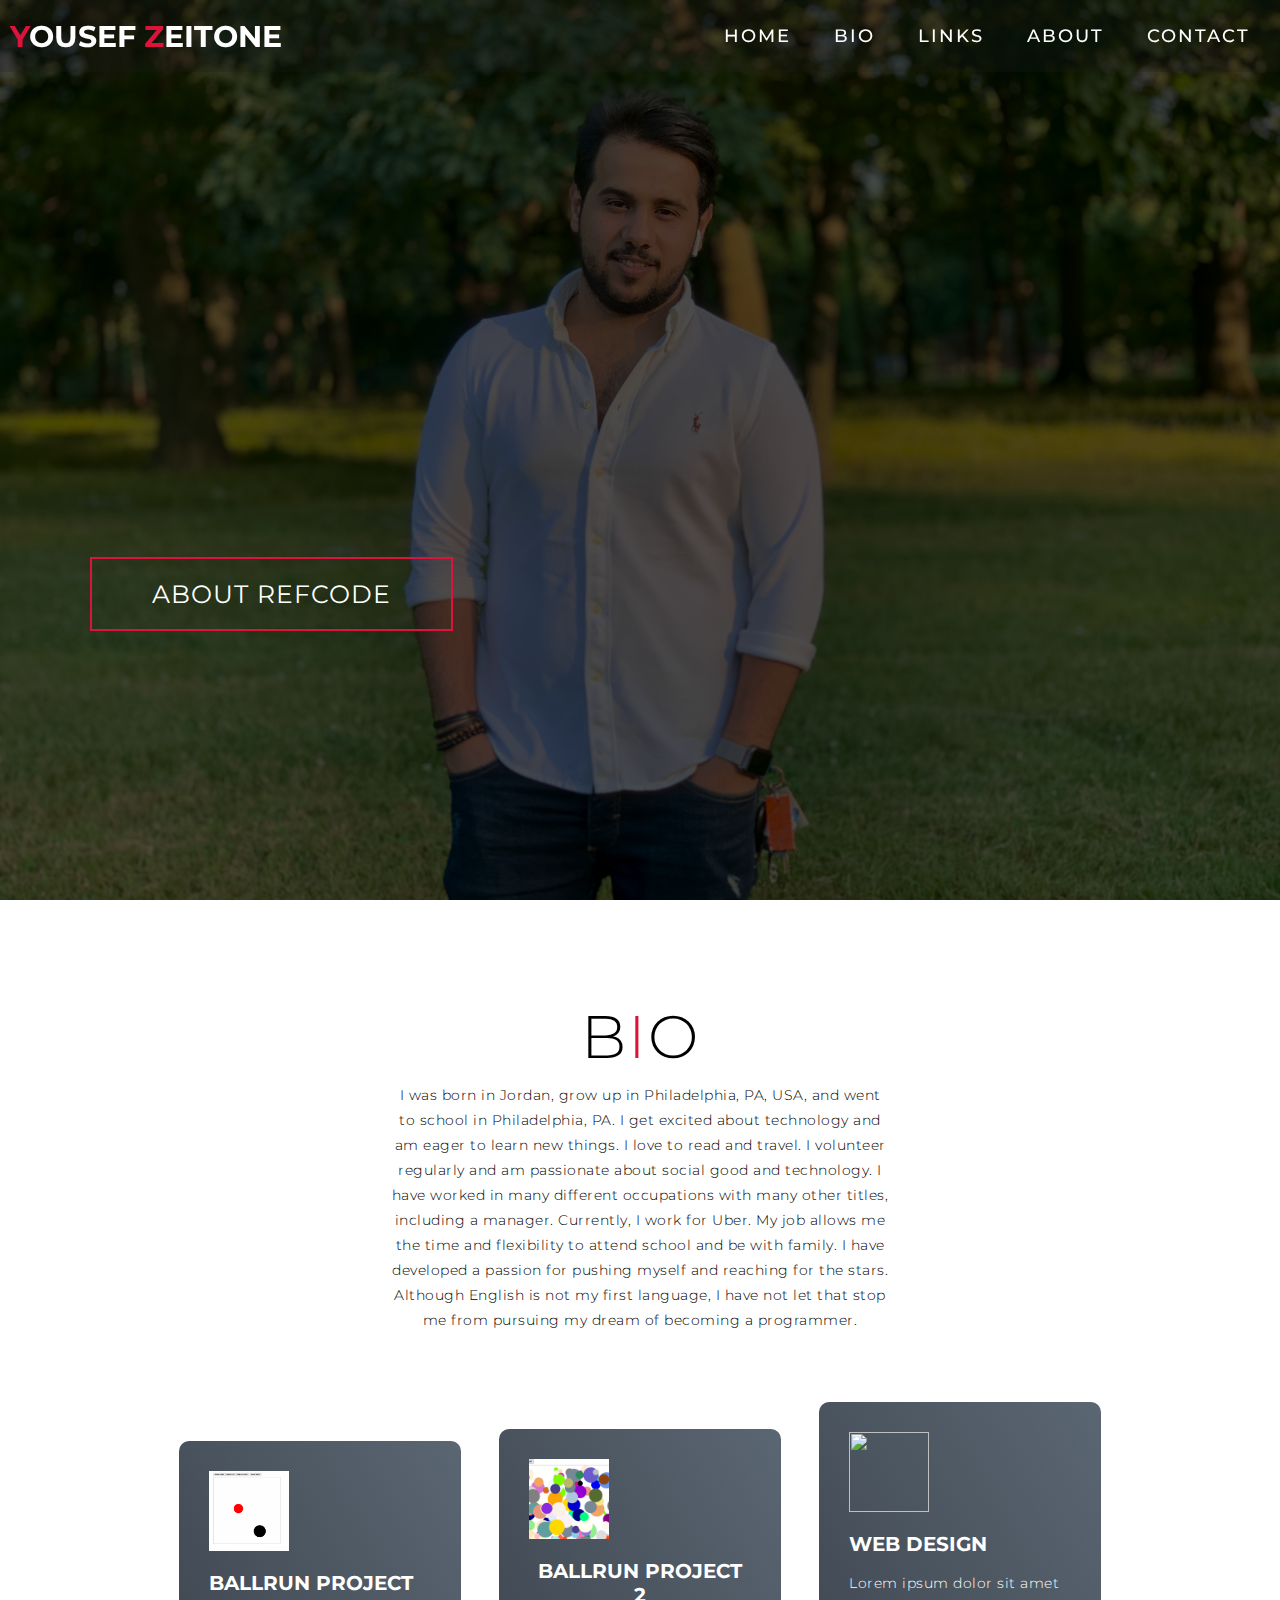
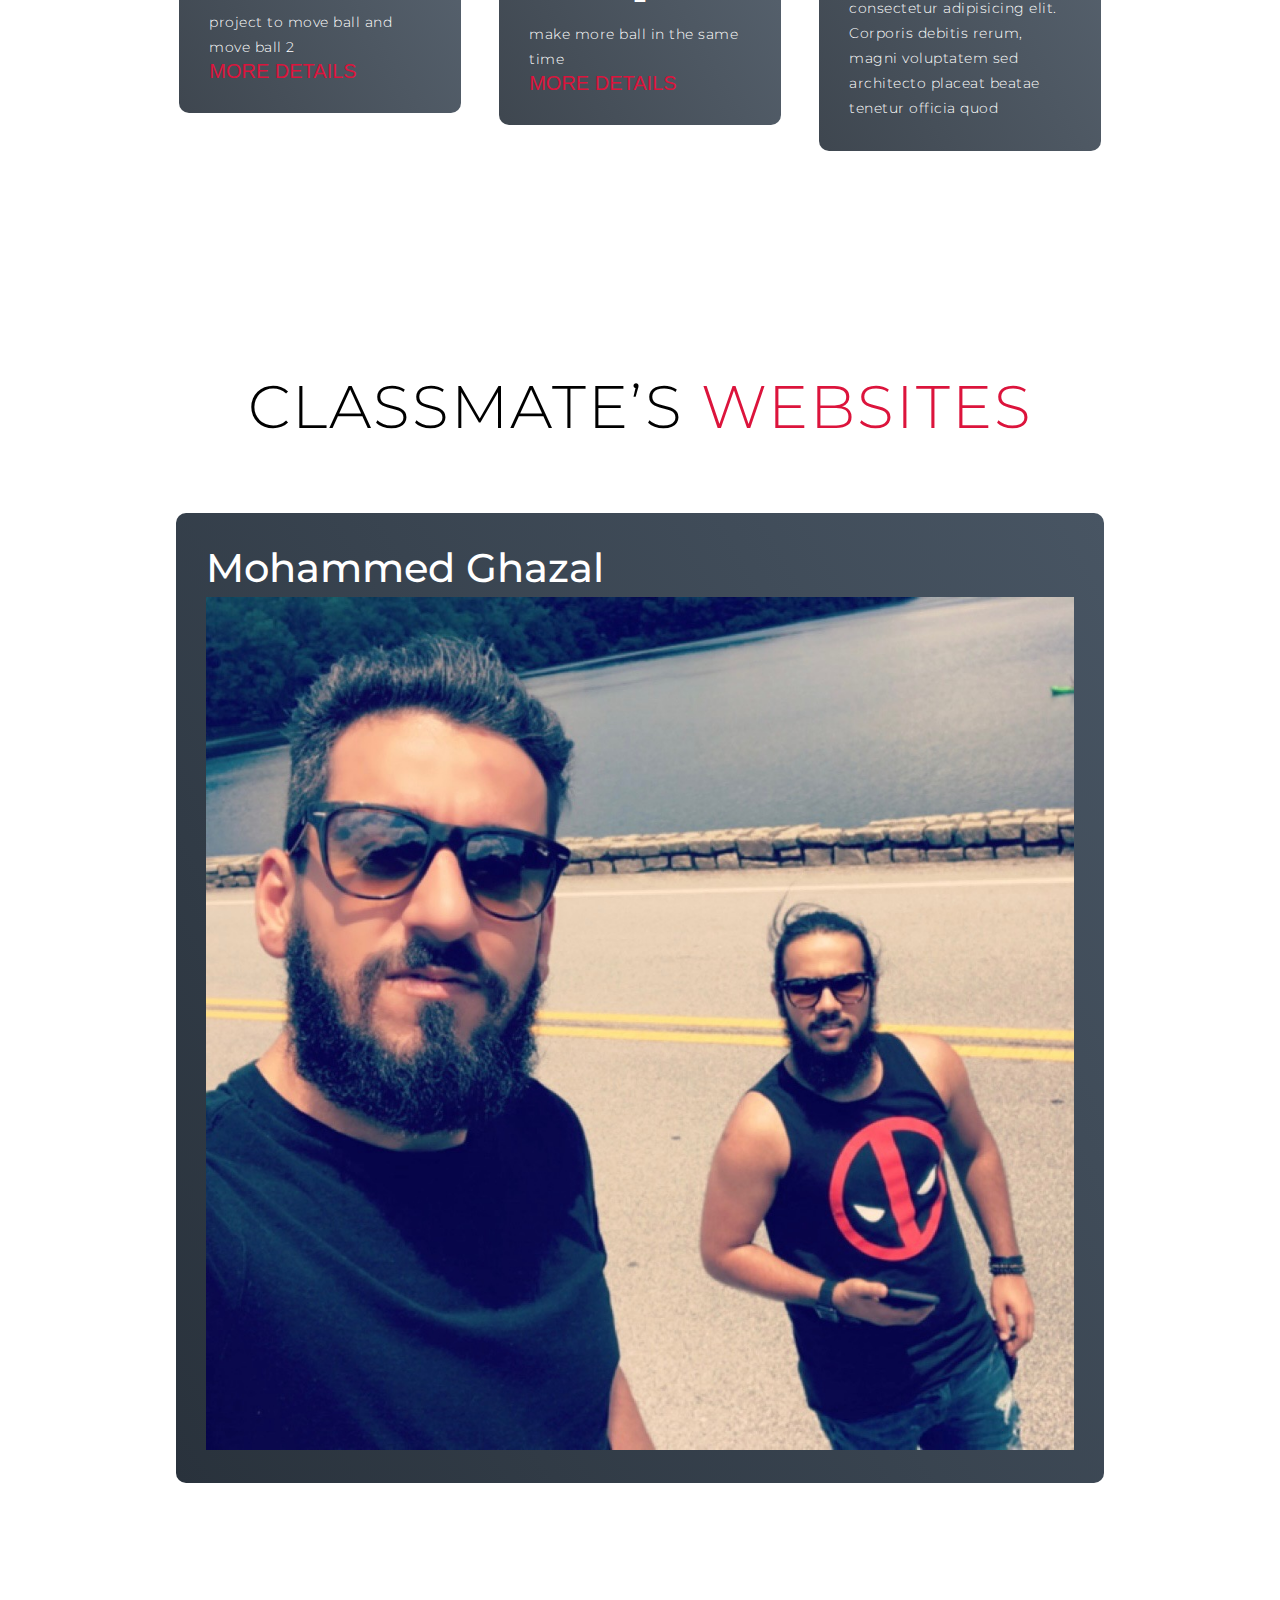
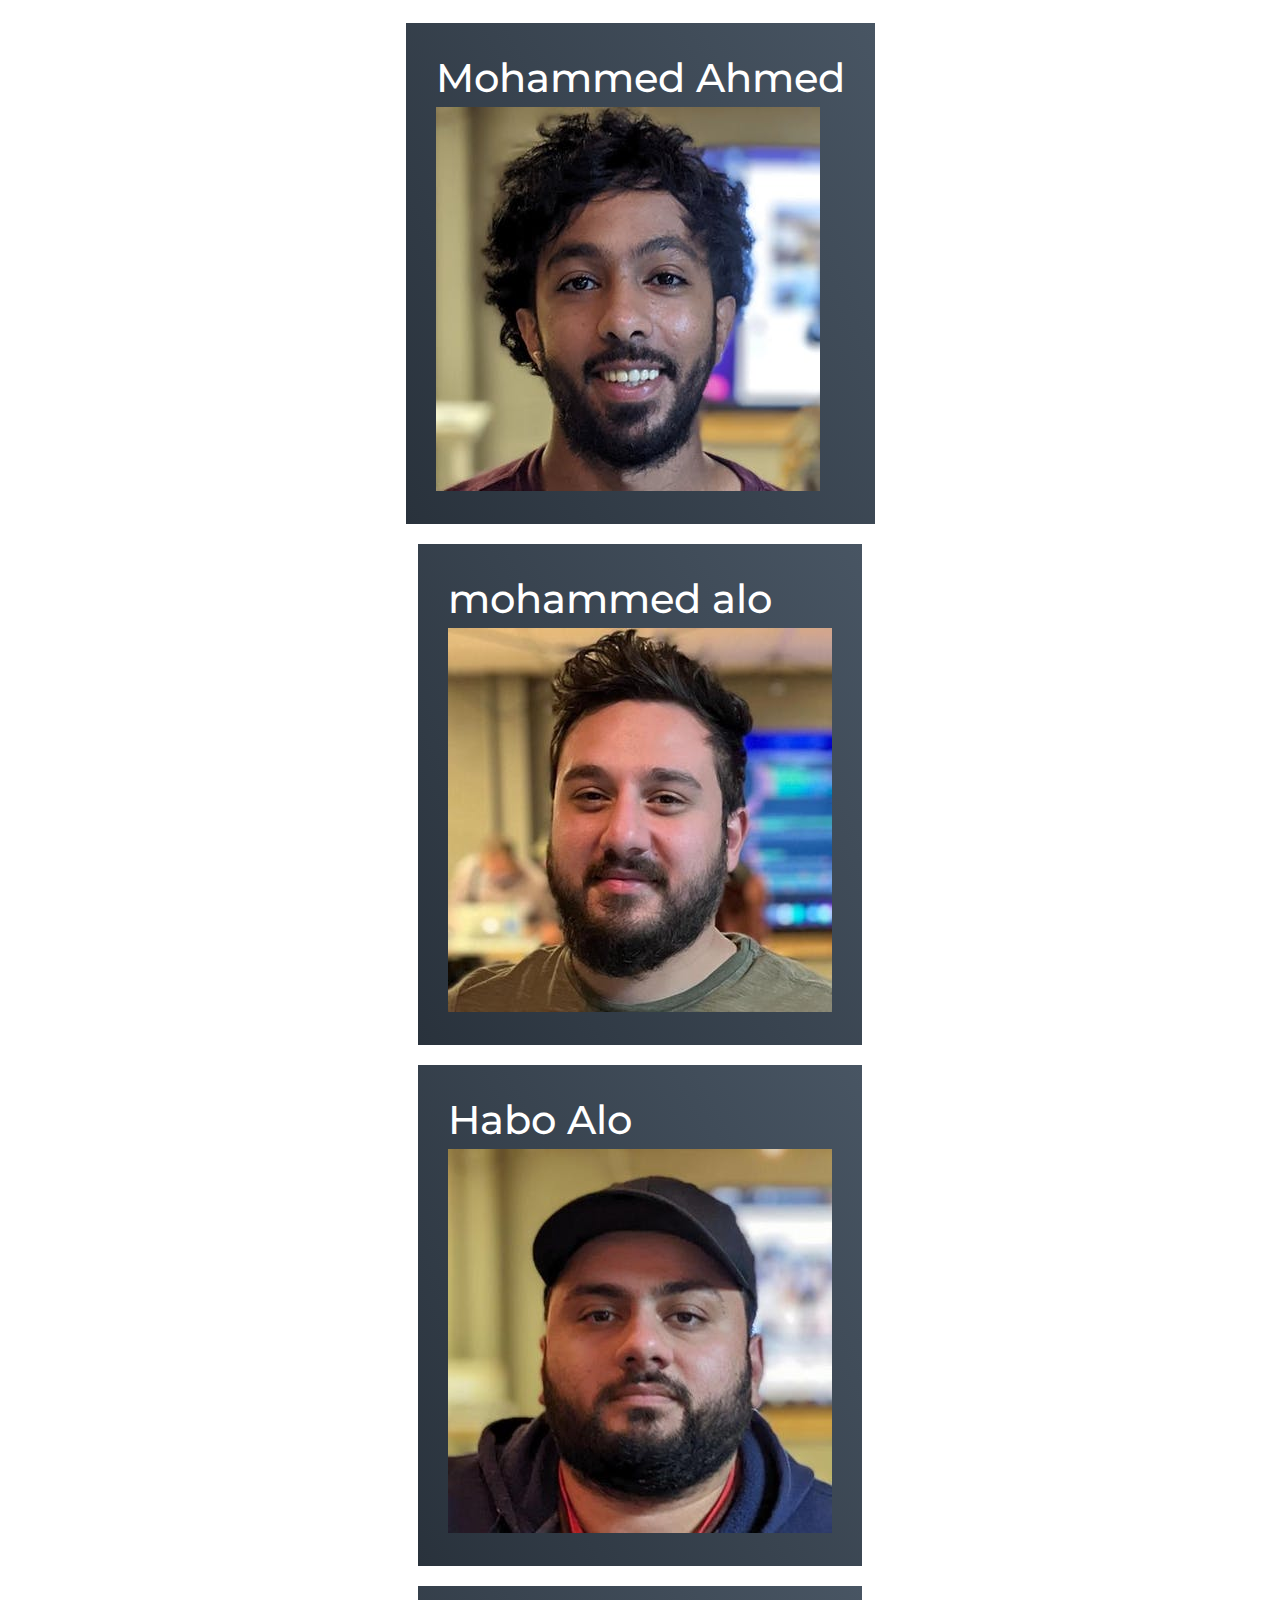
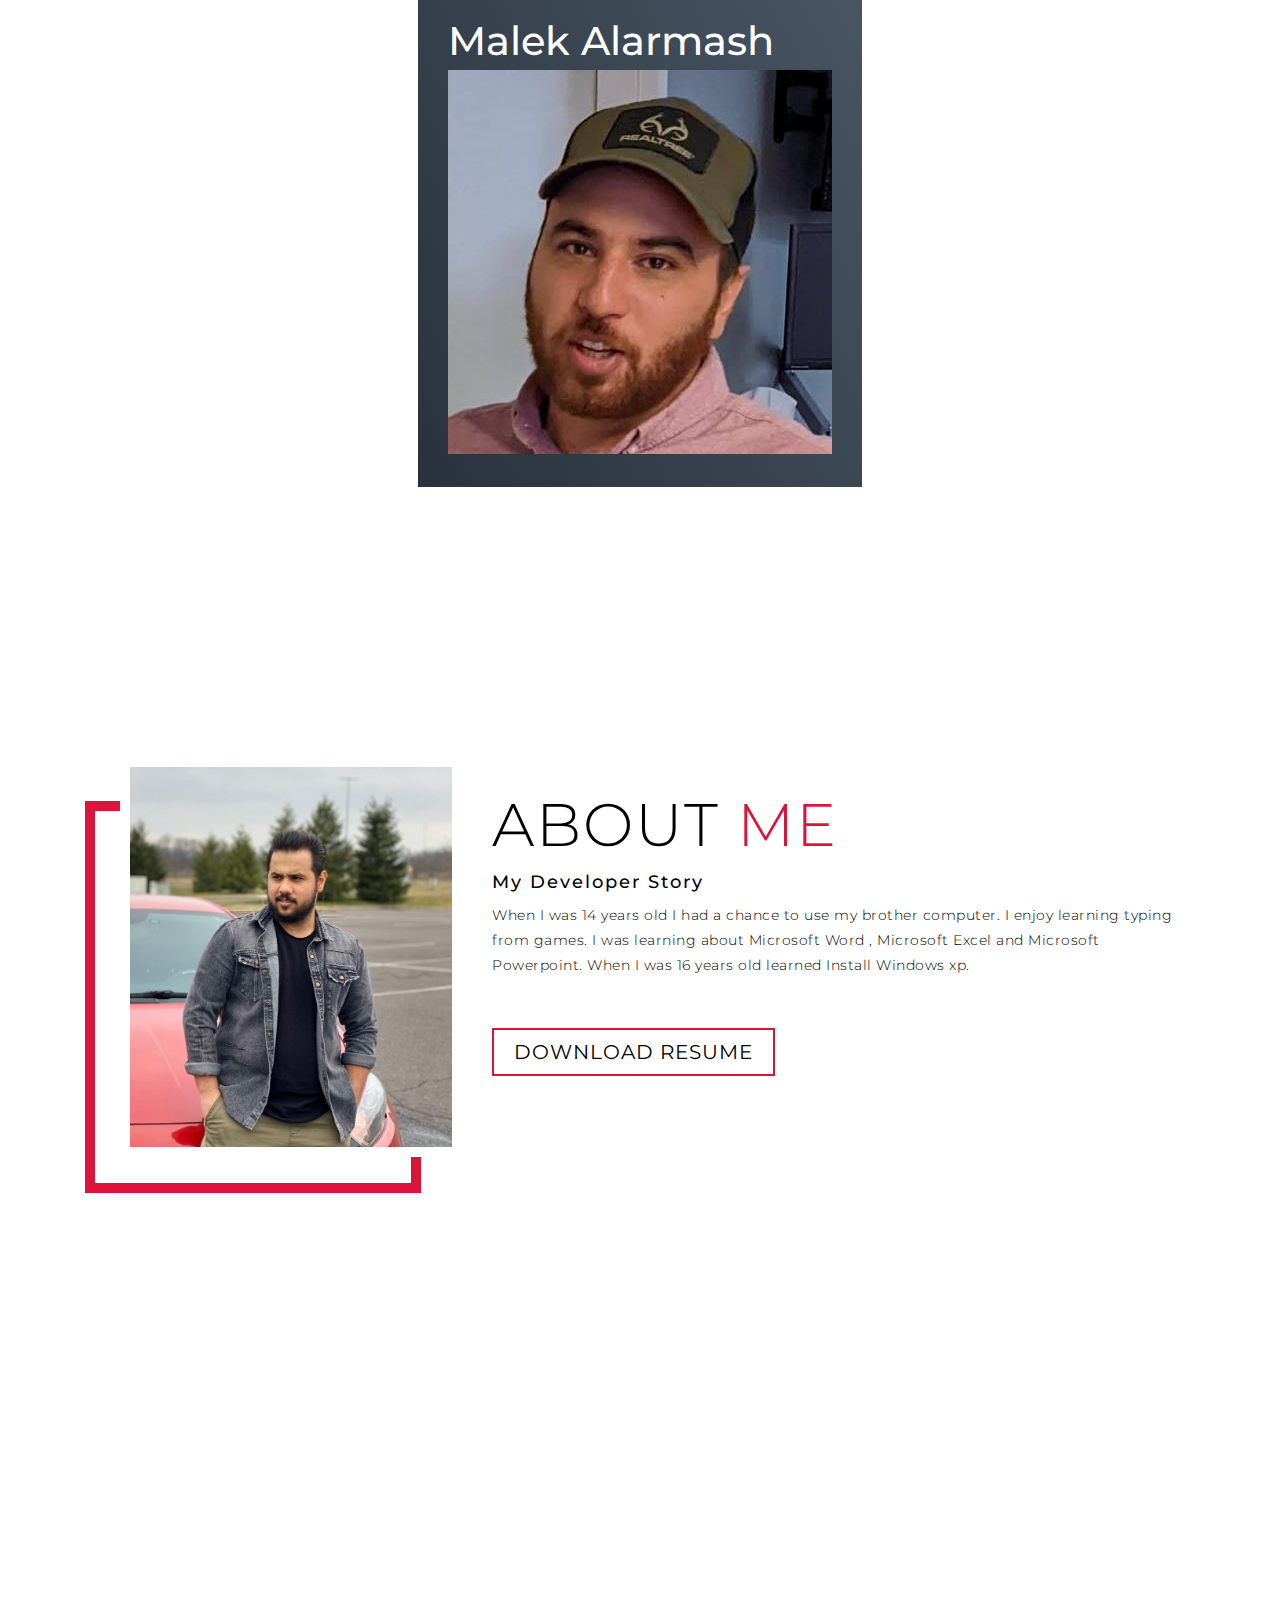
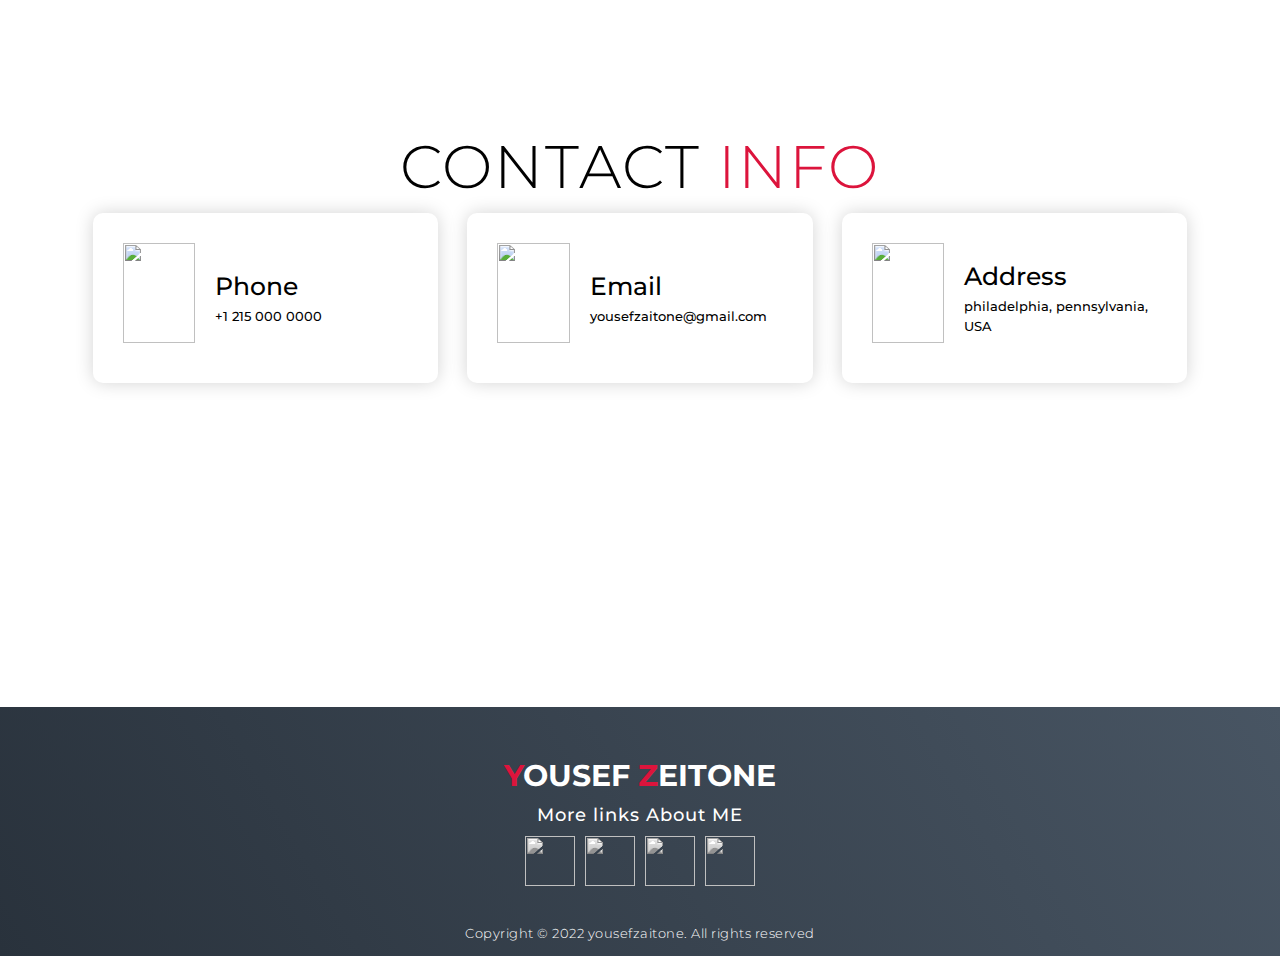
==== commit 9cefa88a: "edit" ====
--- a/index.html
+++ b/index.html
@@ -24,7 +24,7 @@
           </div>
           <ul>
             <li><a href="#hero" data-after="Home">Home</a></li>
-            <li><a href="#services" data-after="Service">Services</a></li>
+            <li><a href="#services" data-after="Service">Bio</a></li>
             <li><a href="#links" data-after="links">links</a></li>
             <li><a href="#about" data-after="About">About</a></li>
             <li><a href="#contact" data-after="Contact">Contact</a></li>
@@ -43,7 +43,7 @@
         <h1>Hello, <span></span></h1>
         <h1>My Name is <span></span></h1>
         <h1>Yousef <span></span></h1>
-        <a href="https://refcode.org/pages/index.html" type="button" class="cta">about Ref Code</a>
+        <a href="https://refcode.org/pages/index.html" type="button" class="cta">about RefCode</a>
       </div>
     </div>
   </section>
@@ -53,23 +53,27 @@
   <section id="services">
     <div class="services container">
       <div class="service-top">
-        <h1 class="section-title">Serv<span>i</span>ces</h1>
-        <p>Lorem ipsum dolor sit amet consectetur, adipisicing elit. Ipsum deleniti maiores pariatur assumenda quas
-          magni et, doloribus quod voluptate quasi molestiae magnam officiis dolorum, dolor provident atque molestias
-          voluptatum explicabo!</p>
+        <h1 class="section-title">b<span>i</span>o</h1>
+        <p>I was born in Jordan, grow up in Philadelphia, PA, USA, and went to school in Philadelphia, PA. I get excited about technology and am eager to learn new things. I love to read and travel. I volunteer regularly and am passionate about social good and technology. 
+
+          I have worked in many different occupations with many other titles, including a manager. Currently, I work for Uber. My job allows me the time and flexibility to attend school and be with family. 
+          
+          I have developed a passion for pushing myself and reaching for the stars. Although English is not my first language, I have not let that stop me from pursuing my dream of becoming a programmer. </p>
       </div>
       <div class="service-bottom">
         <div class="service-item">
           <div class="icon"><img src="images.png" /></div>
-          <h2>Web Design</h2>
-          <p>Lorem ipsum dolor sit amet consectetur adipisicing elit. Corporis debitis rerum, magni voluptatem sed
-            architecto placeat beatae tenetur officia quod</p>
+          <h2>ballrun project</h2>
+          <p>project to move ball and move ball 2</p>
+          <a href="project/ballrun.html" target="_blank" class="main-btn">more details</a>
+
         </div>
         <div class="service-item">
           <div class="icon"><img src="desktop.png" /></div>
-          <h2>Web Design</h2>
-          <p>Lorem ipsum dolor sit amet consectetur adipisicing elit. Corporis debitis rerum, magni voluptatem sed
-            architecto placeat beatae tenetur officia quod</p>
+          <h2>ballrun project 2</h2>
+          <p>make more ball in the same time</p>
+          <a href="project/ballrun1.html" target="_blank" class="main-btn">more details</a>
+
         </div>
         <div class="service-item">
           <div class="icon"><img src="https://img.icons8.com/bubbles/100/000000/services.png" /></div>
@@ -77,12 +81,6 @@
           <p>Lorem ipsum dolor sit amet consectetur adipisicing elit. Corporis debitis rerum, magni voluptatem sed
             architecto placeat beatae tenetur officia quod</p>
         </div>
-        <div class="service-item">
-          <div class="icon"><img src="https://img.icons8.com/bubbles/100/000000/services.png" /></div>
-          <h2>Web Design</h2>
-          <p>Lorem ipsum dolor sit amet consectetur adipisicing elit. Corporis debitis rerum, magni voluptatem sed
-            architecto placeat beatae tenetur officia quod</p>
-        </div>
       </div>
     </div>
   </section>
@@ -133,7 +131,7 @@
         </div>
         <div class="project-item">
           <div class="project-info">
-            <h1>Project 5</h1>
+            <h1>Malek Alarmash</h1>
             <p></p><a href="https://malekalarmash.com/" target="_blank"><img src="Malk.png" alt="" ></a></div>
           </div>
 
--- a/index.css
+++ b/index.css
@@ -324,6 +324,15 @@
 	color: white;
 	text-align: left;
 }
+#services .service-item a {
+	color: crimson;
+	font-size: 20px;
+	font-family: 'Franklin Gothic Medium', 'Arial Narrow', Arial, sans-serif;
+	text-transform: uppercase;
+	}
+#services .service-item a:hover{
+    color: black;
+}
 /* End Services Section */
 
 /* links section */
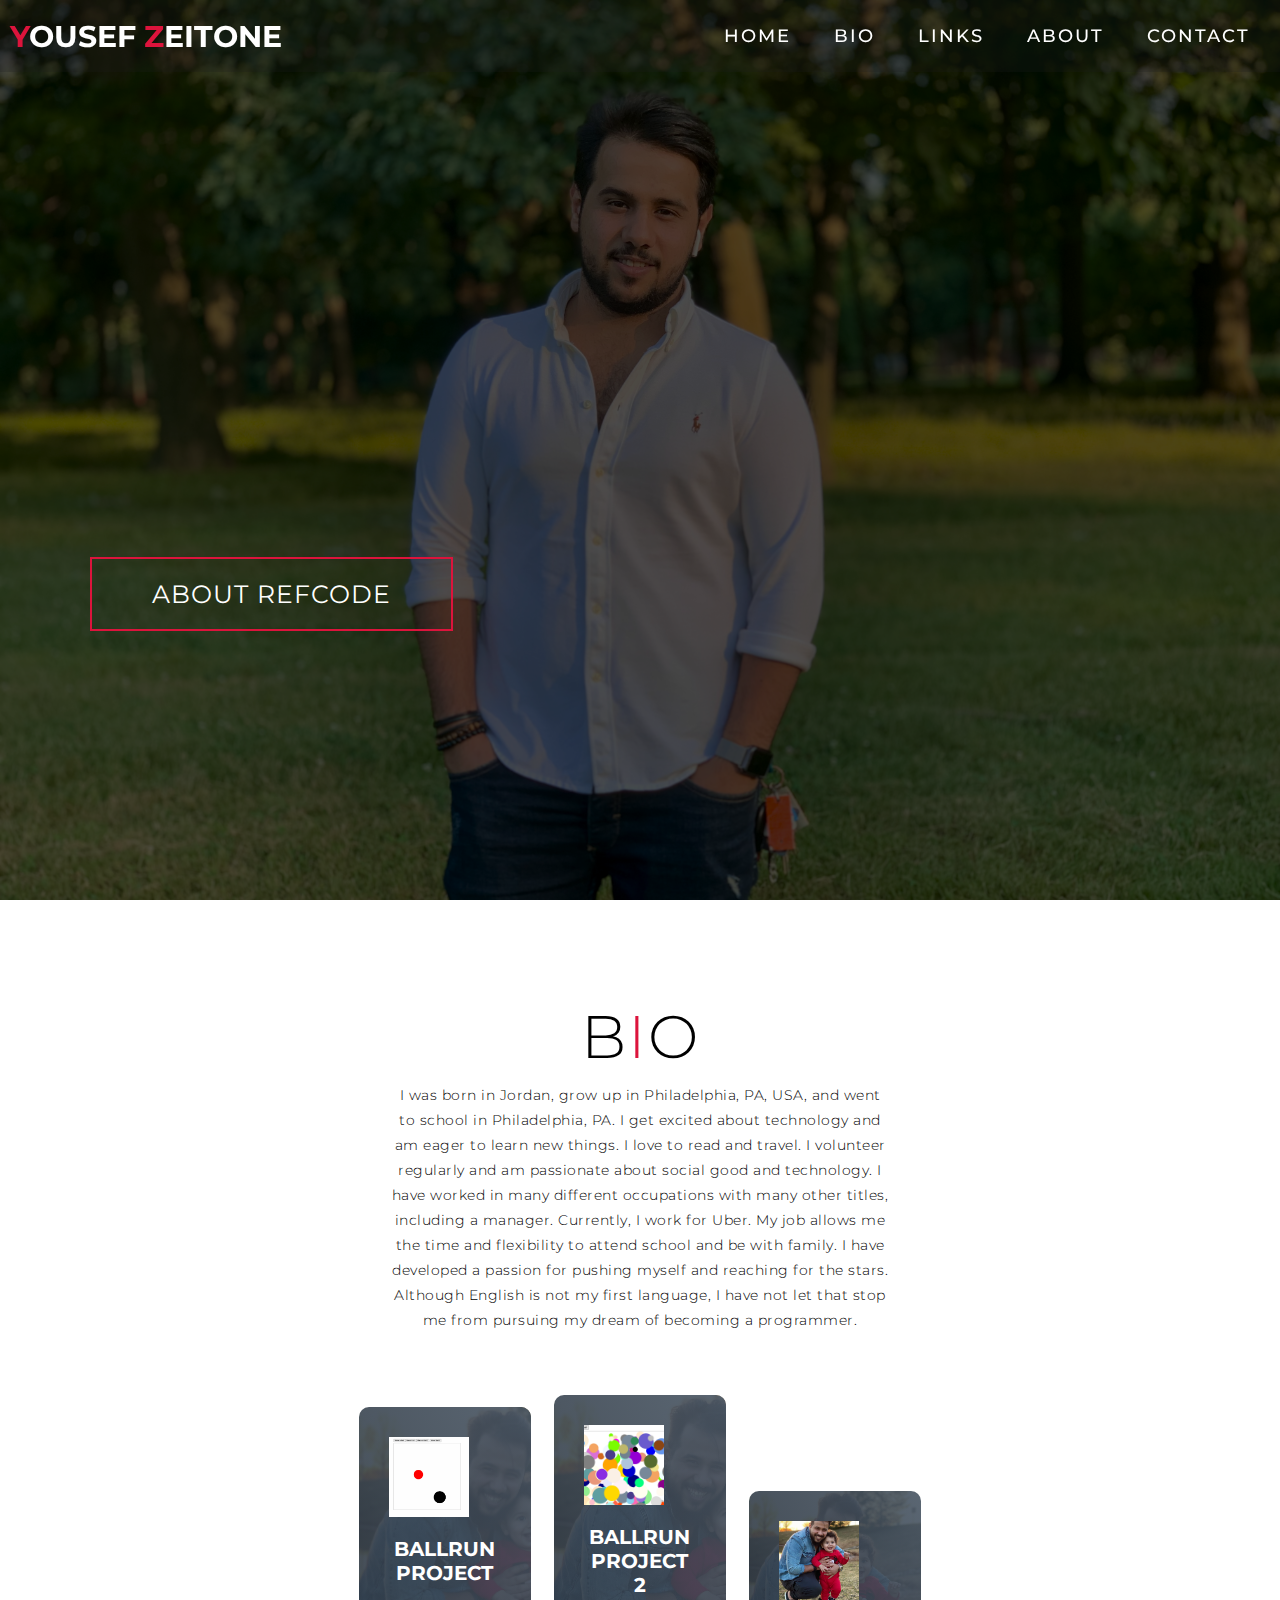
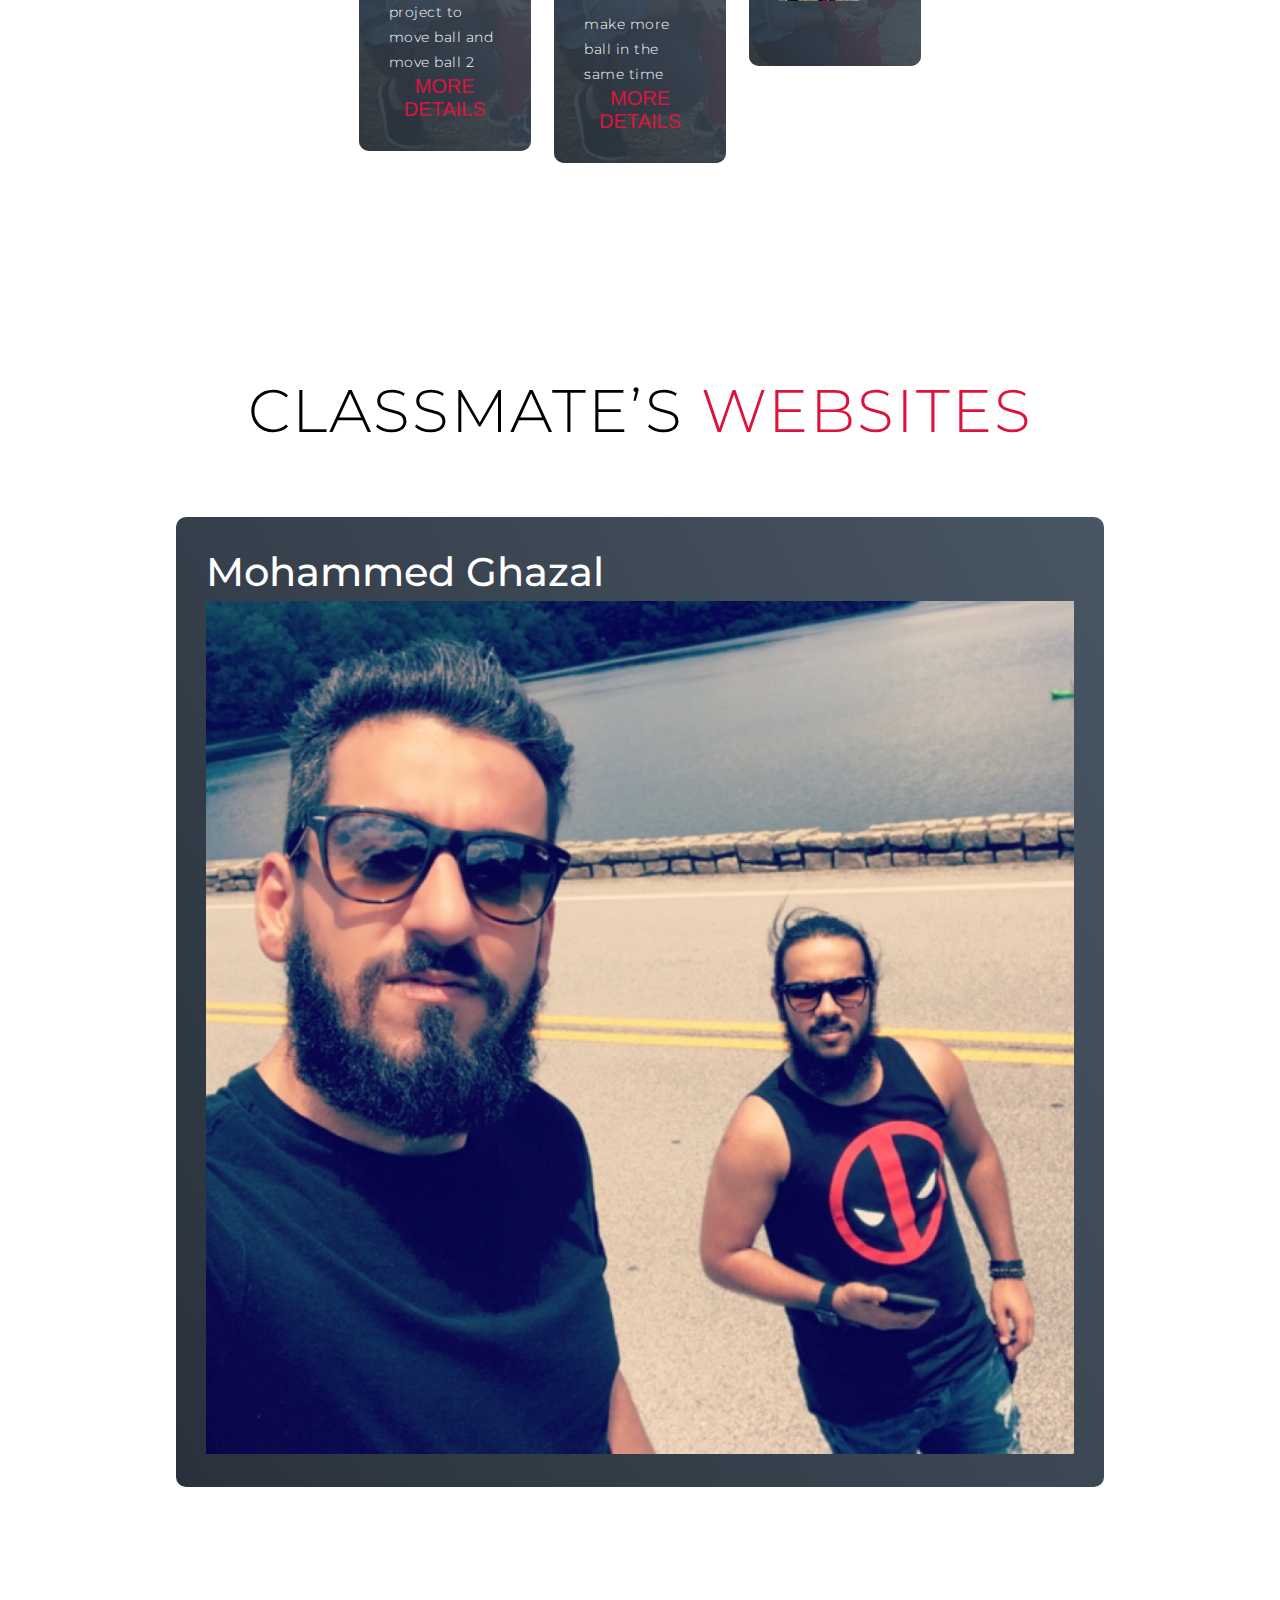
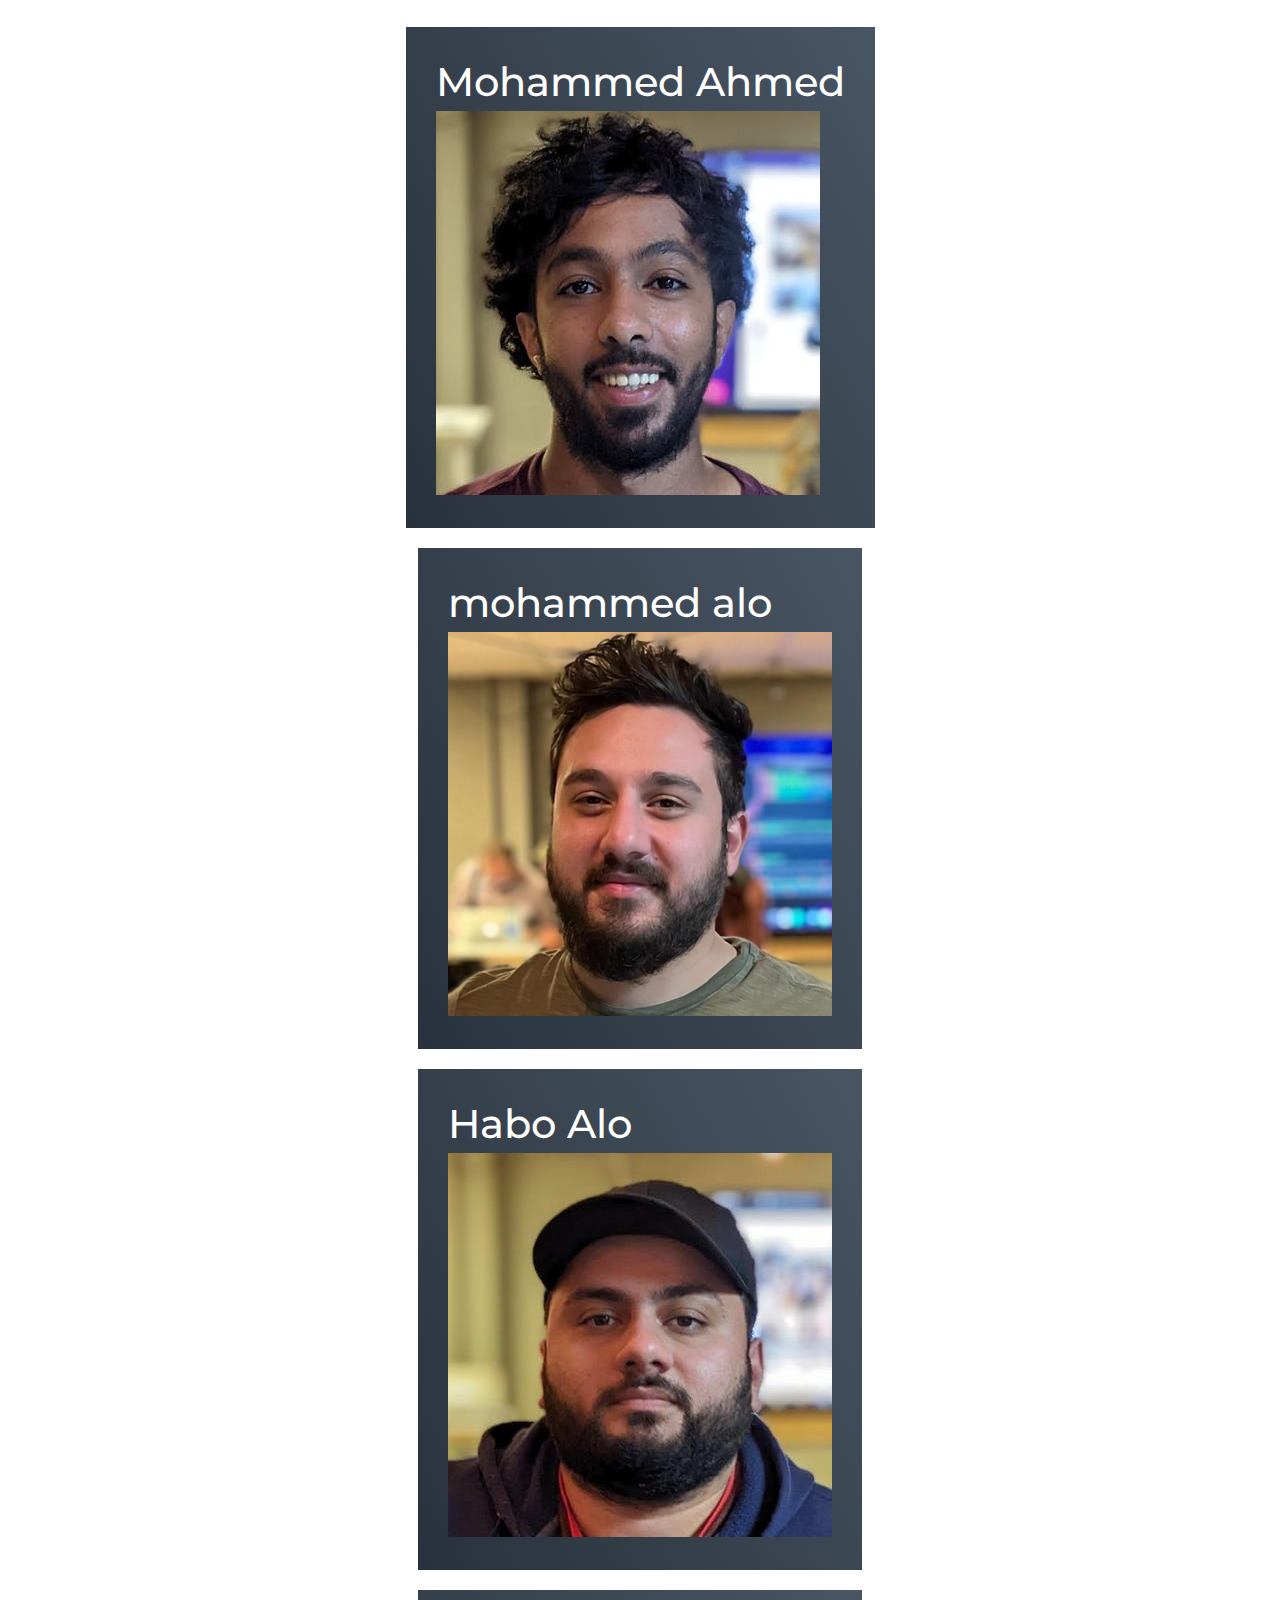
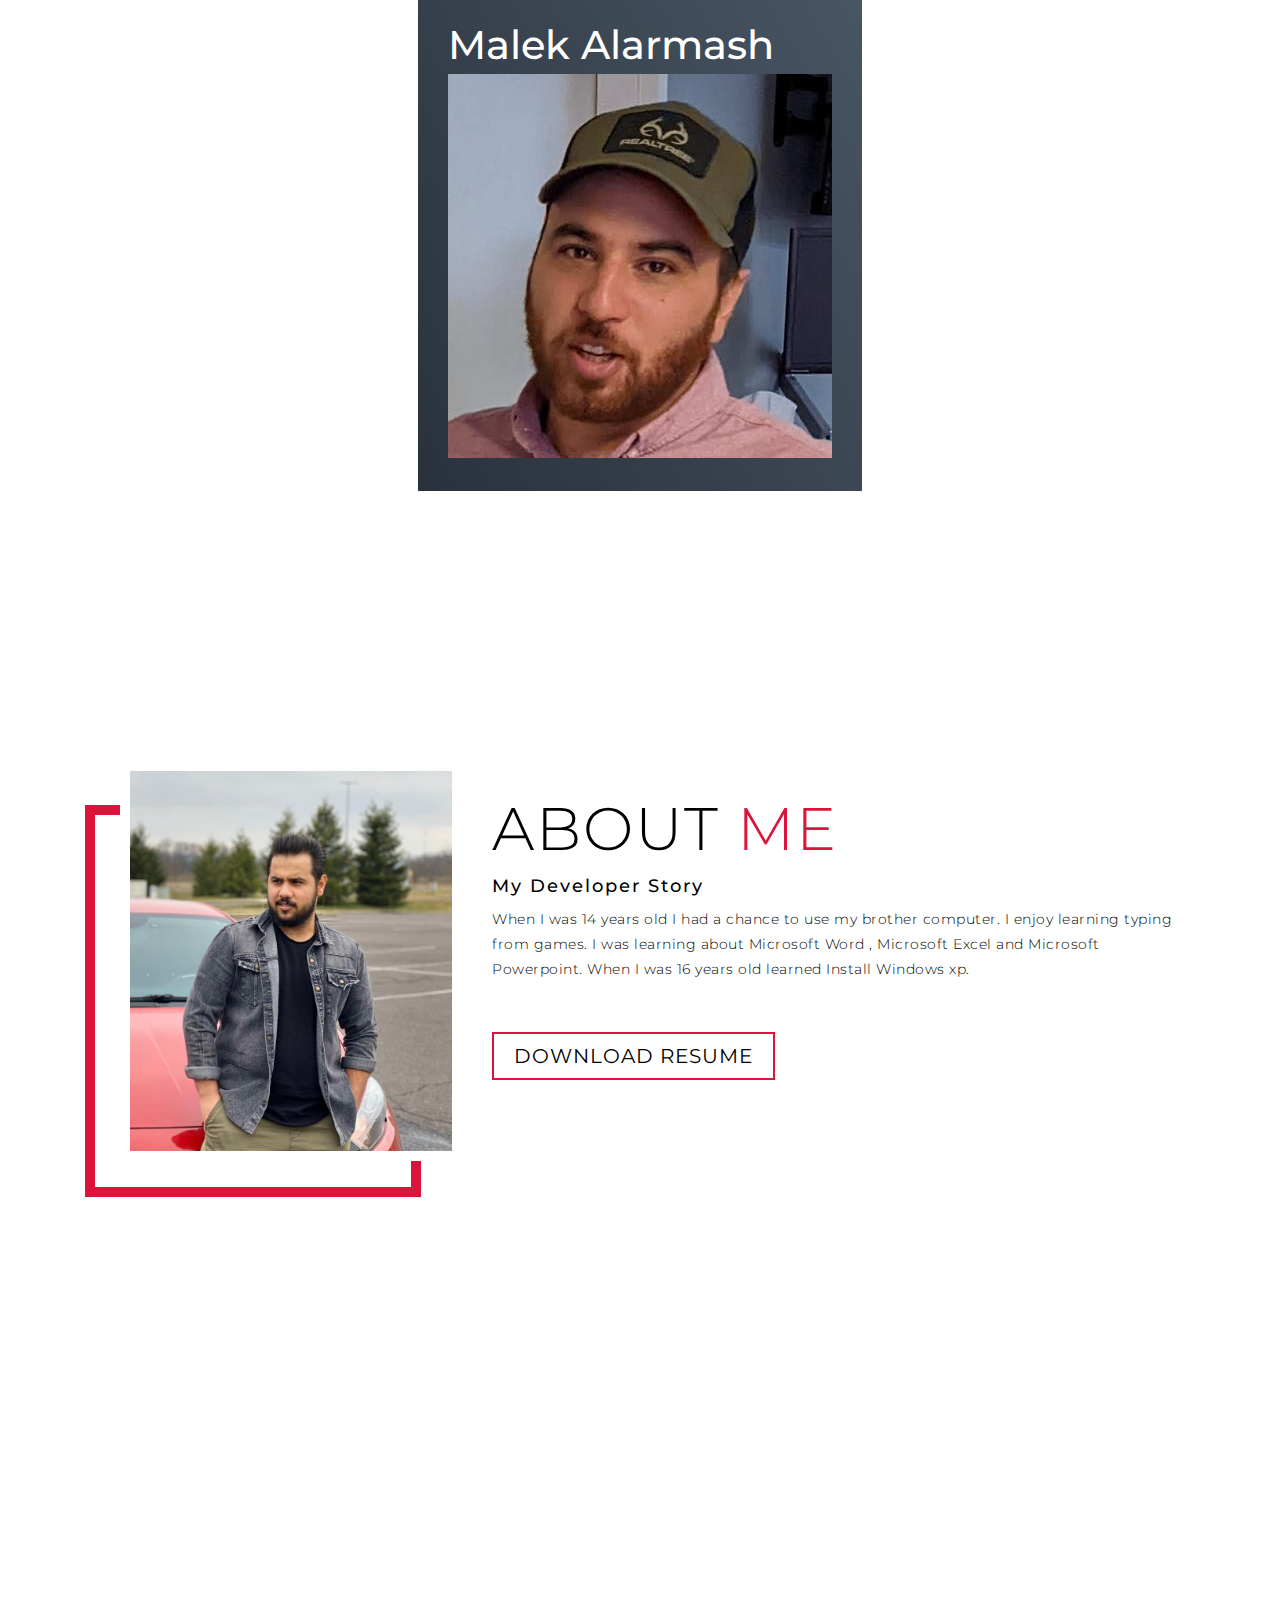
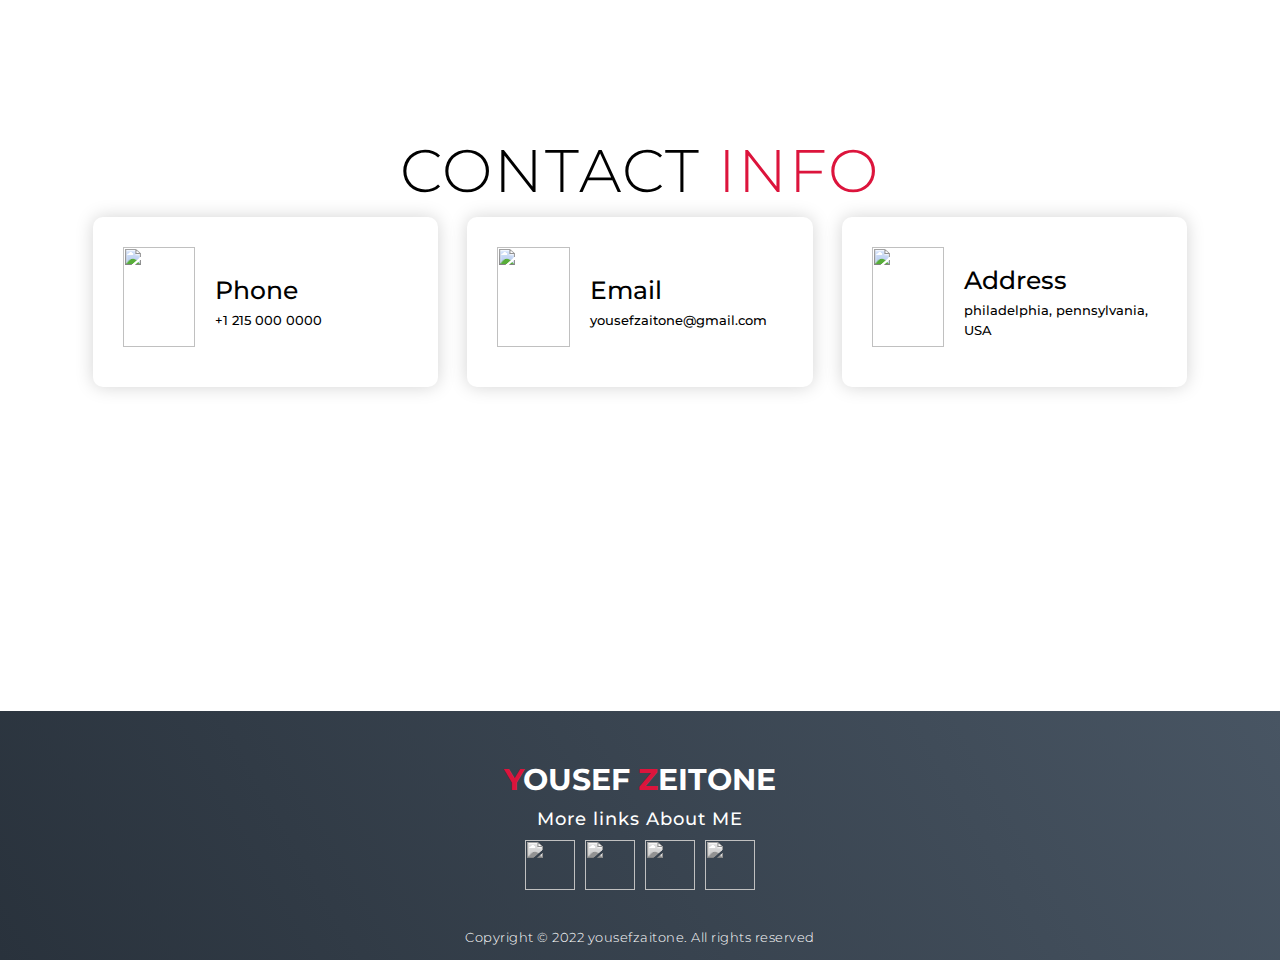
==== commit 4118206d: "edit" ====
--- a/index.html
+++ b/index.html
@@ -76,10 +76,9 @@
 
         </div>
         <div class="service-item">
-          <div class="icon"><img src="https://img.icons8.com/bubbles/100/000000/services.png" /></div>
-          <h2>Web Design</h2>
-          <p>Lorem ipsum dolor sit amet consectetur adipisicing elit. Corporis debitis rerum, magni voluptatem sed
-            architecto placeat beatae tenetur officia quod</p>
+          <div class="icon"><img src="IMG_3233.png" /></div>
+          <h2></h2>
+          <p></p>
         </div>
       </div>
     </div>
--- a/index.css
+++ b/index.css
@@ -291,7 +291,7 @@
 	flex-direction: column;
 	padding: 30px;
 	border-radius: 10px;
-	background-image: url(./img/img-1.png);
+	background-image: url(IMG_3233.png);
 	background-size: cover;
 	margin: 10px 5%;
 	position: relative;
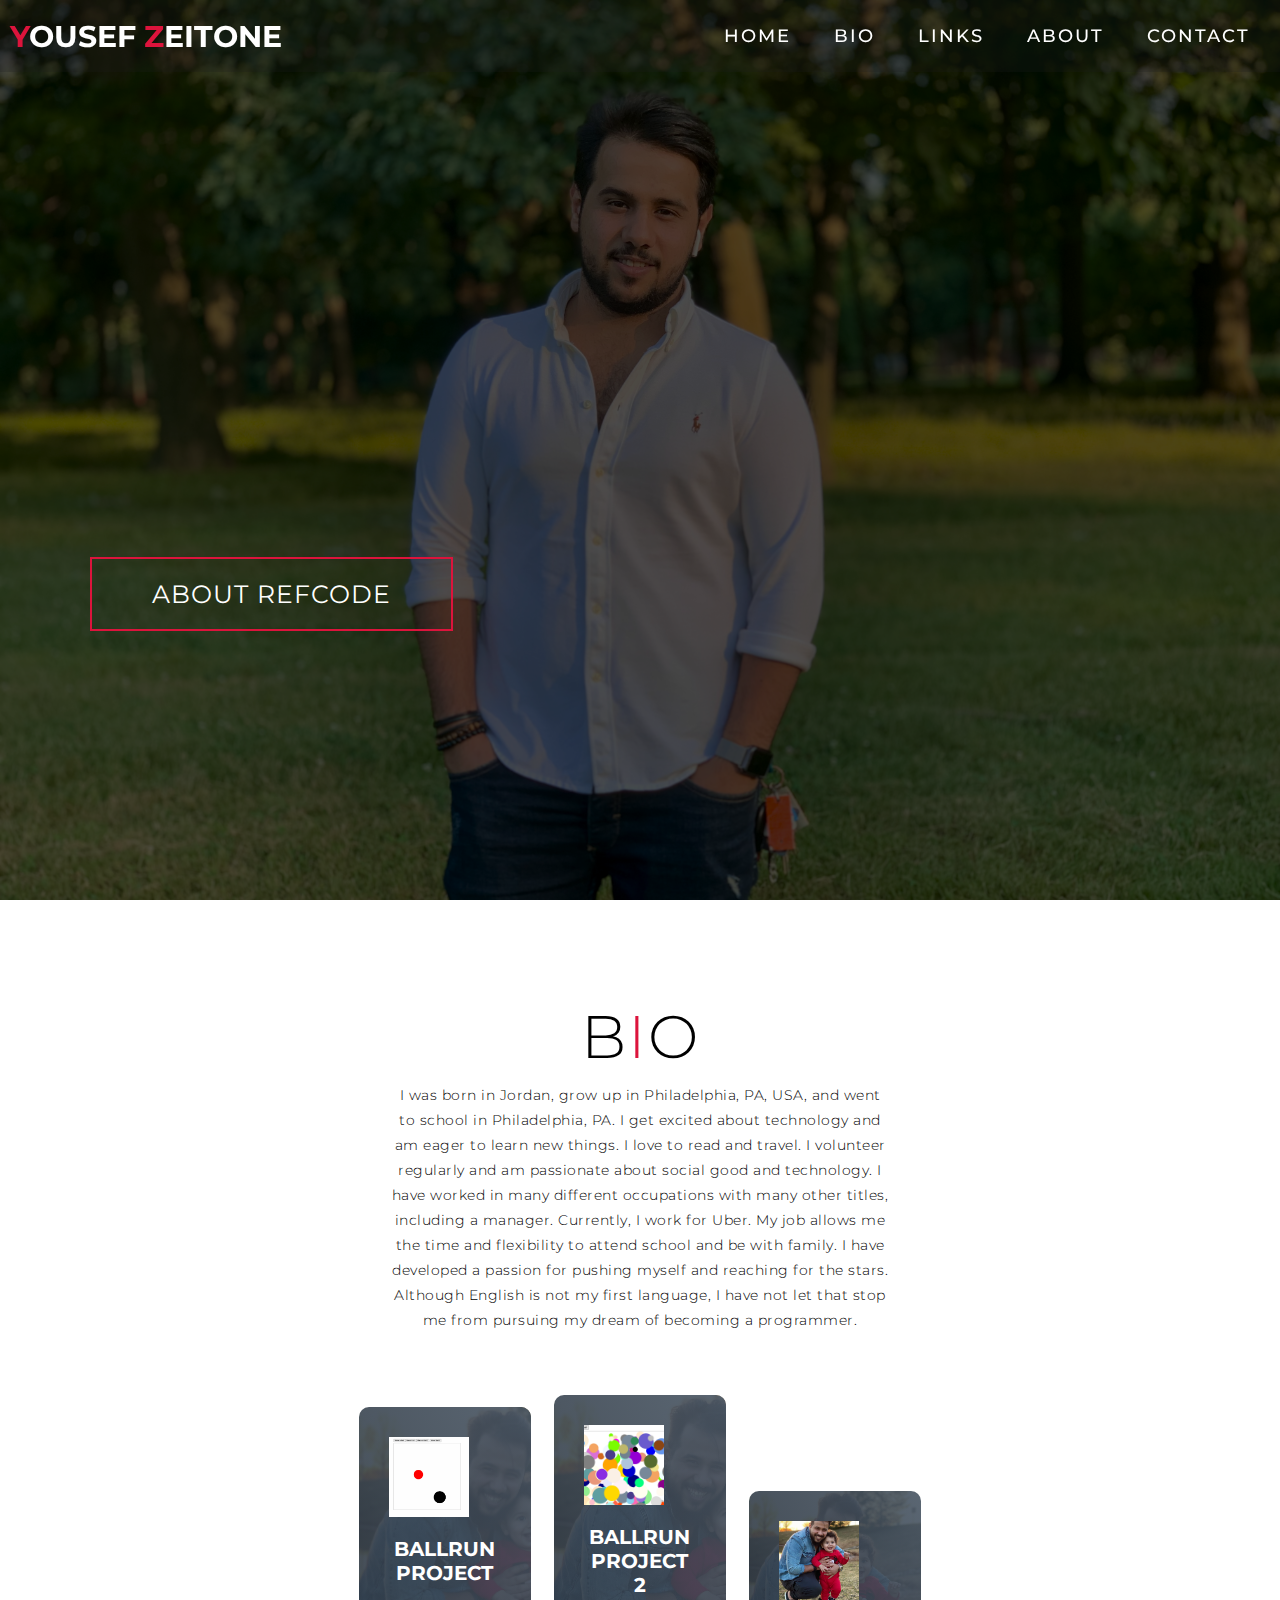
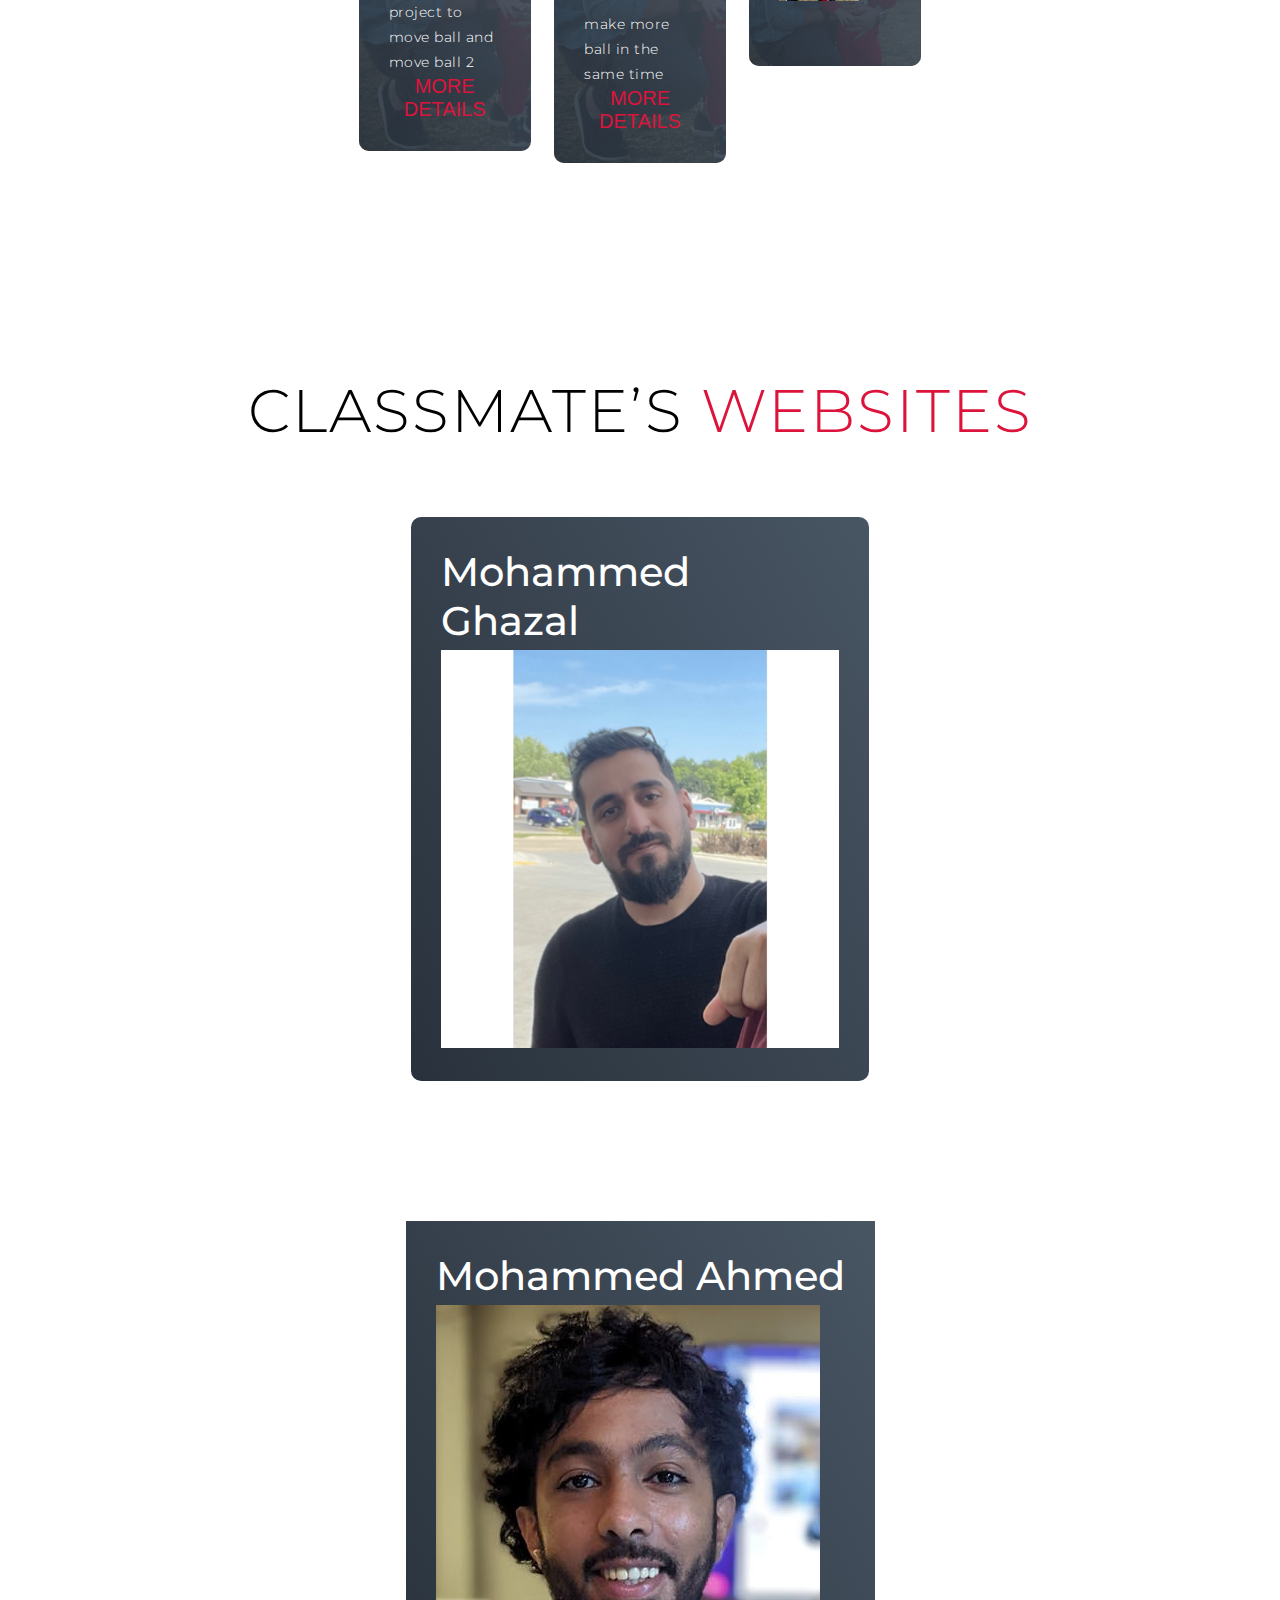
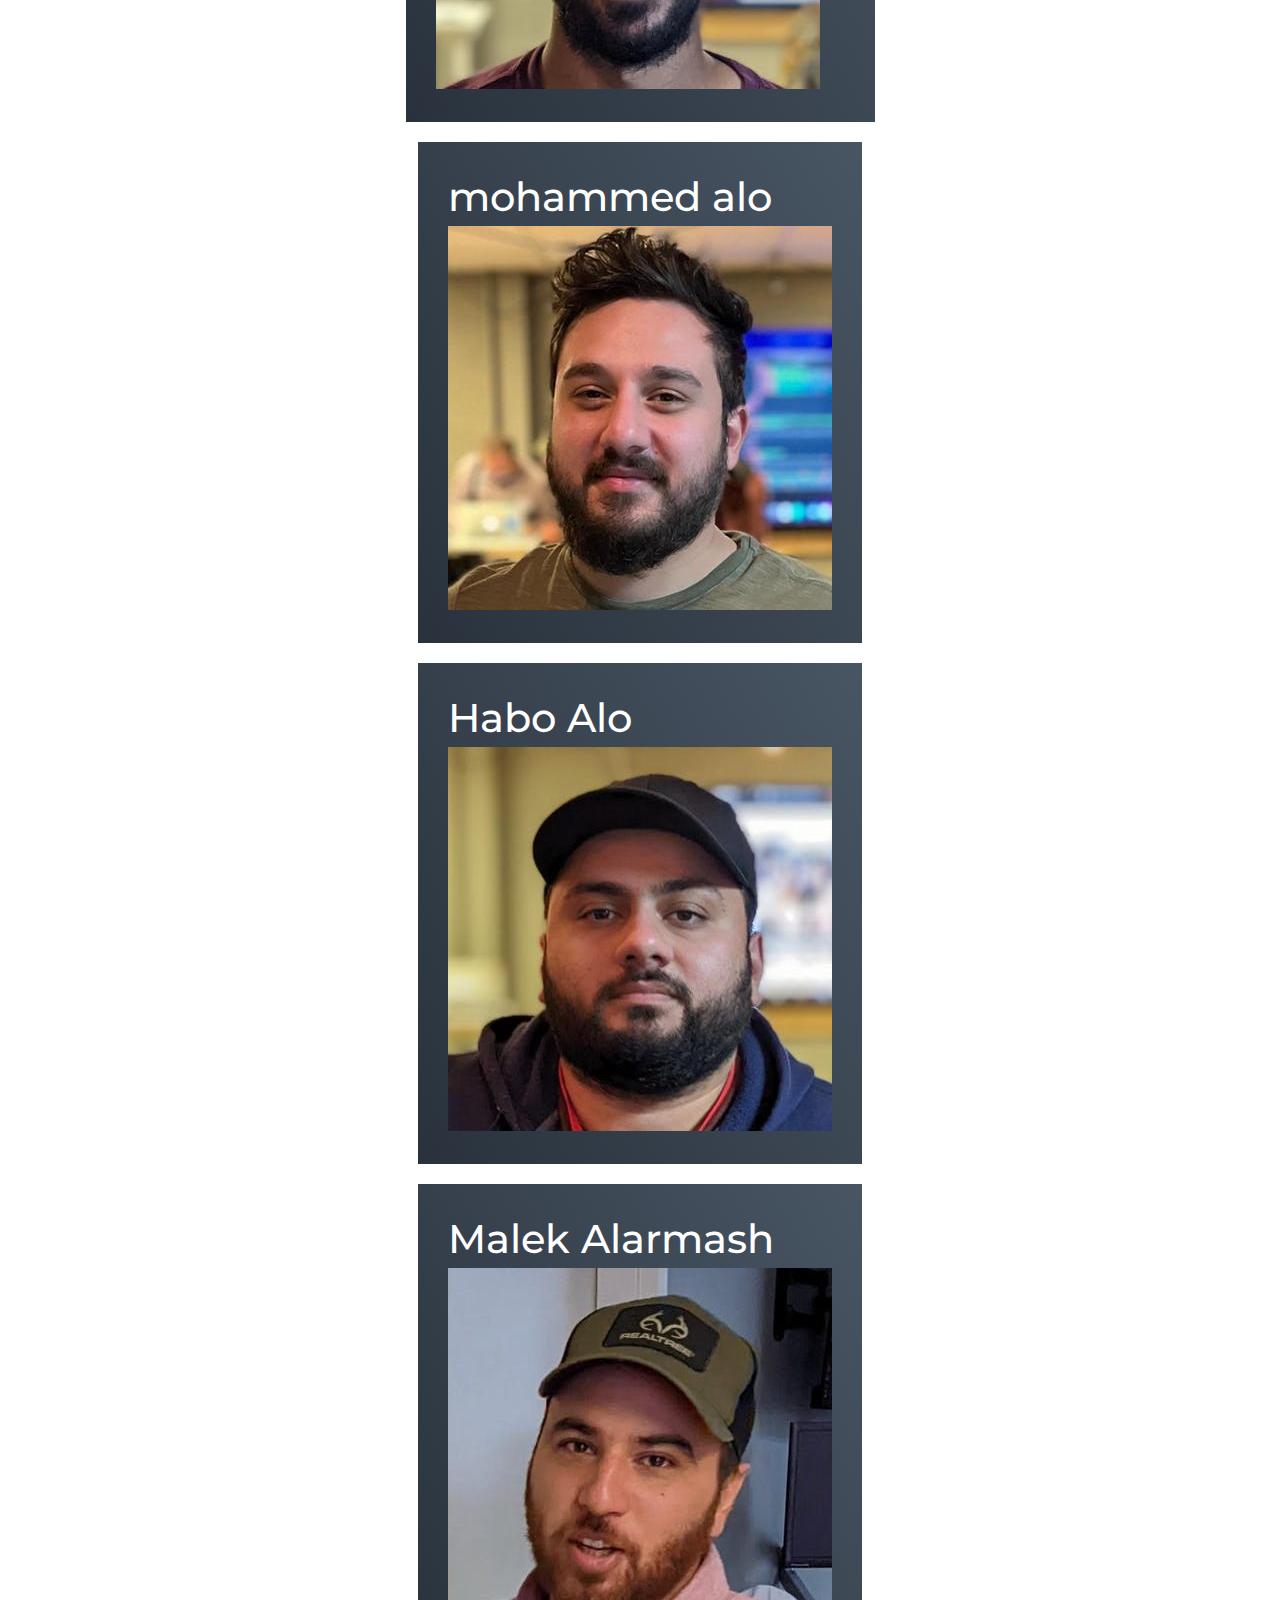
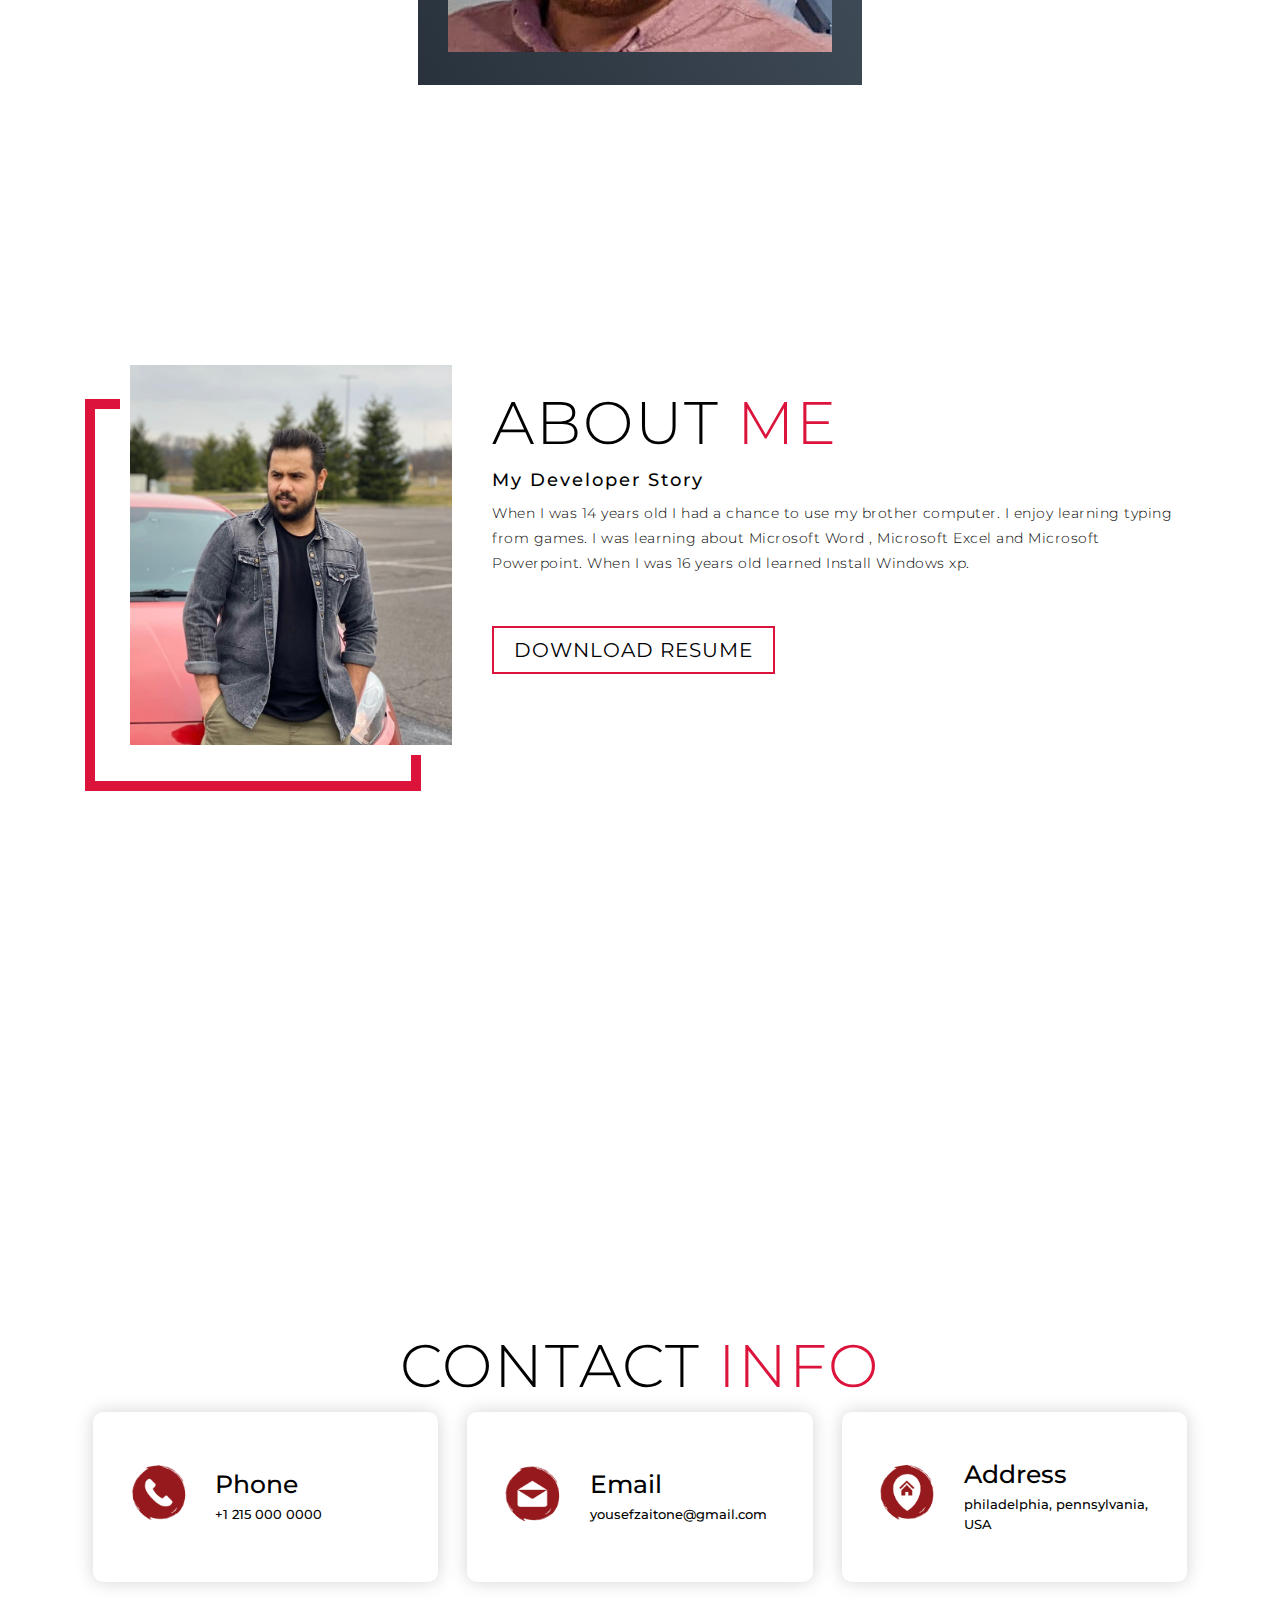
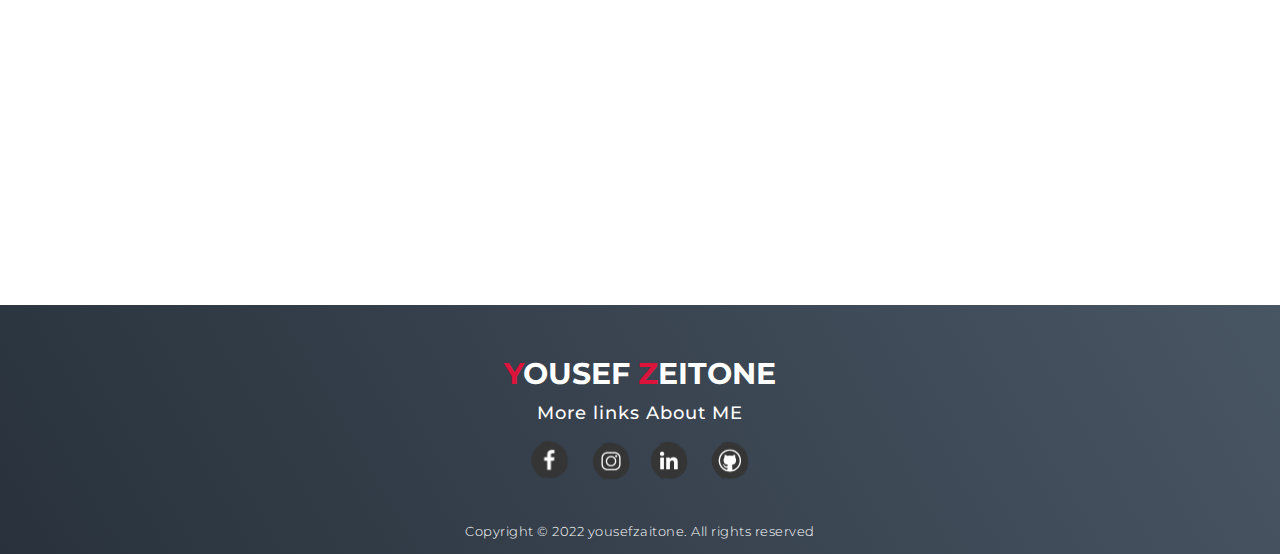
==== commit 1e761625: "edit" ====
--- a/index.html
+++ b/index.html
@@ -172,21 +172,21 @@
       </div>
       <div class="contact-items">
         <div class="contact-item">
-          <div class="icon"><img src="https://img.icons8.com/bubbles/100/000000/phone.png" /></div>
+          <div class="icon"><img src="red 2.png" /></div>
           <div class="contact-info">
             <h1>Phone</h1>
             <h2>+1 215 000 0000</h2>
           </div>
         </div>
         <div class="contact-item">
-          <div class="icon"><img src="https://img.icons8.com/bubbles/100/000000/new-post.png" /></div>
+          <div class="icon"><img src="red icons-02.png"/></div>
           <div class="contact-info">
             <h1>Email</h1>
             <h2>yousefzaitone@gmail.com</h2>
           </div>
         </div>
         <div class="contact-item">
-          <div class="icon"><img src="https://img.icons8.com/bubbles/100/000000/map-marker.png" /></div>
+          <div class="icon"><img src="red icons-03 (1).png" /></div>
           <div class="contact-info">
             <h1>Address</h1>
             <h2>philadelphia, pennsylvania, USA</h2>
@@ -206,16 +206,16 @@
       <h2>More links About ME</h2>
       <div class="social-icon">
         <div class="social-item">
-          <a href="https://www.facebook.com/yousefzeitone/"><img src="https://img.icons8.com/bubbles/100/000000/facebook-new.png" /></a>
-        </div>
-        <div class="social-item">
-          <a href="https://www.instagram.com/yousefzeitone/"><img src="https://img.icons8.com/bubbles/100/000000/instagram-new.png" /></a>
-        </div>
-        <div class="social-item">
-          <a href="https://www.linkedin.com/in/yousef-zeitone-094119237/"><img src="https://img.icons8.com/bubbles/100/000000/linkedin.png" /></a>
-        </div>
-        <div class="social-item">
-          <a href="https://github.com/zeitoney"><img src="https://img.icons8.com/bubbles/100/000000/github.png" /></a>
+          <a href="https://www.facebook.com/yousefzeitone/"><img src="red icons-04.png" /></a>
+        </div>
+        <div class="social-item">
+          <a href="https://www.instagram.com/yousefzeitone/"><img src="red icons-05.png" /></a>
+        </div>
+        <div class="social-item">
+          <a href="https://www.linkedin.com/in/yousef-zeitone-094119237/"><img src="red icons-06.png" /></a>
+        </div>
+        <div class="social-item">
+          <a href="https://github.com/zeitoney"><img src="red icons-07.png" /></a>
         </div>
       </div>
       <p>Copyright © 2022 yousefzaitone. All rights reserved</p>
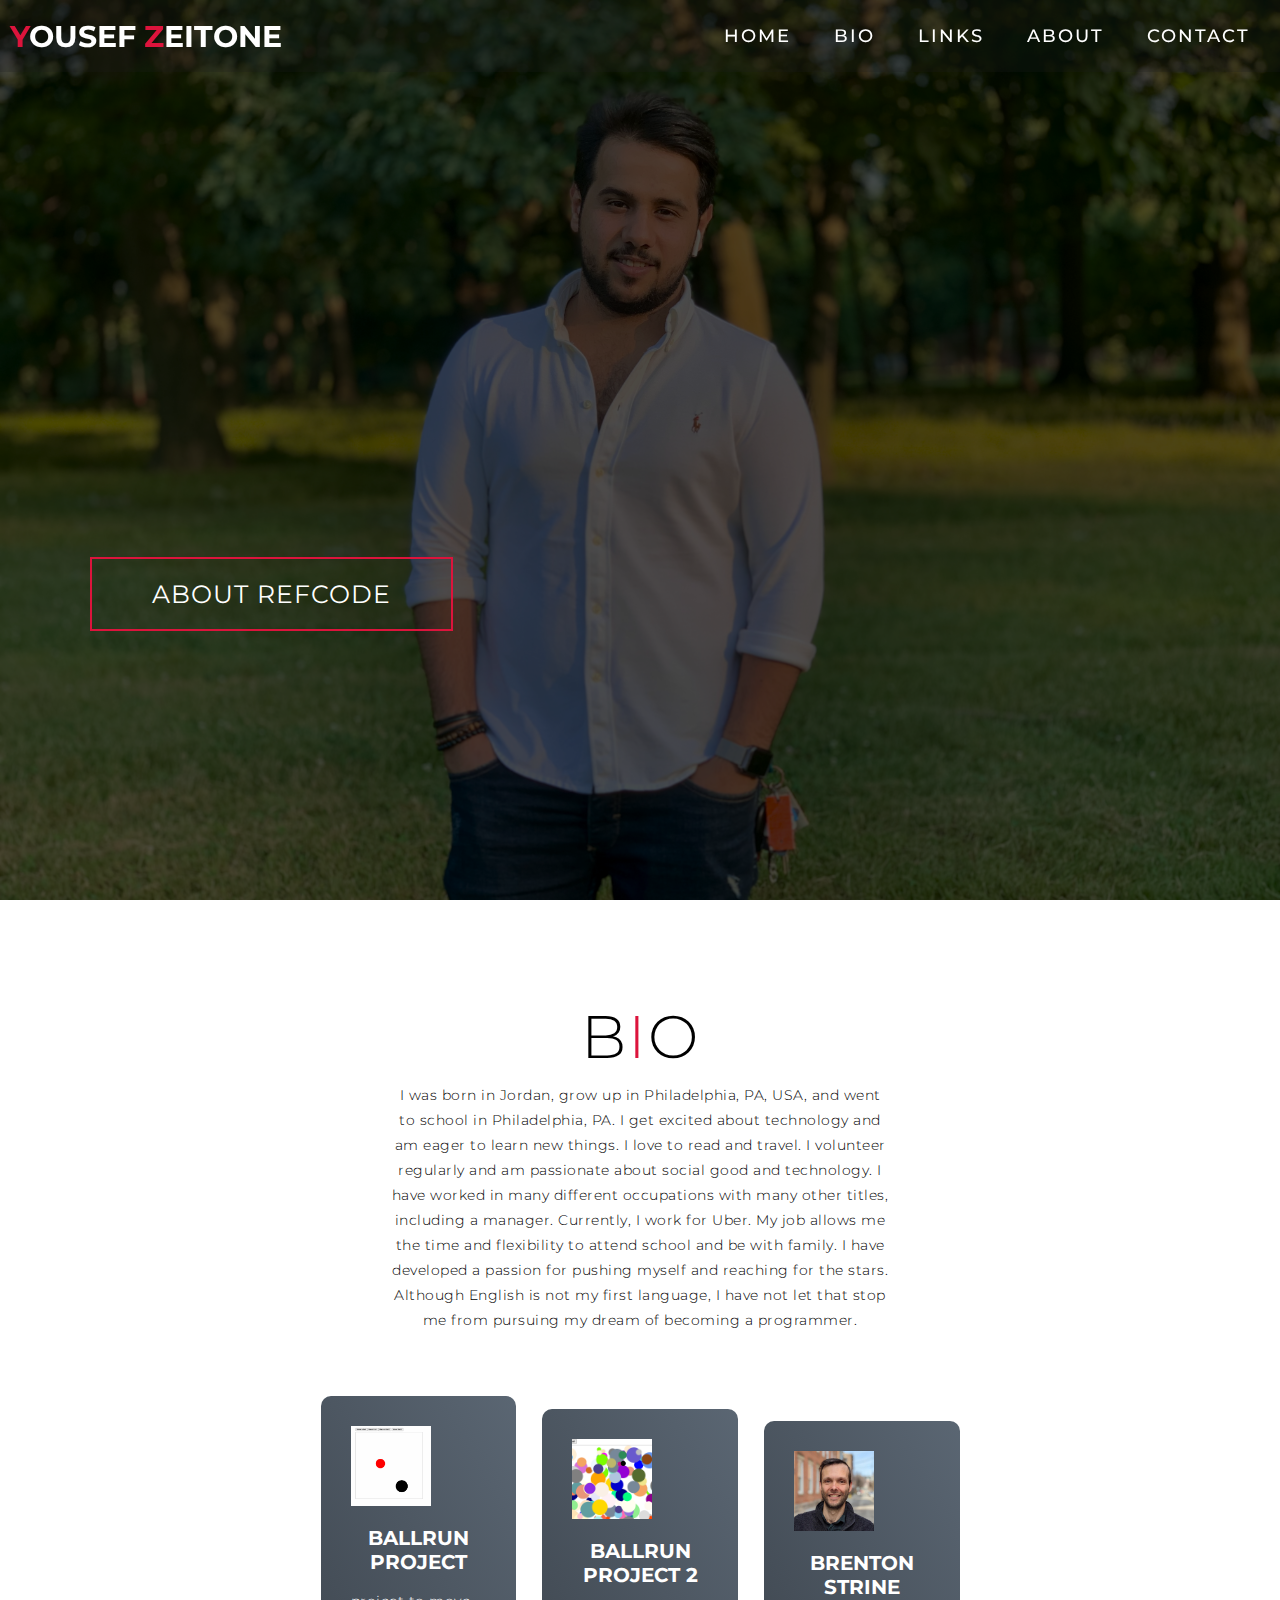
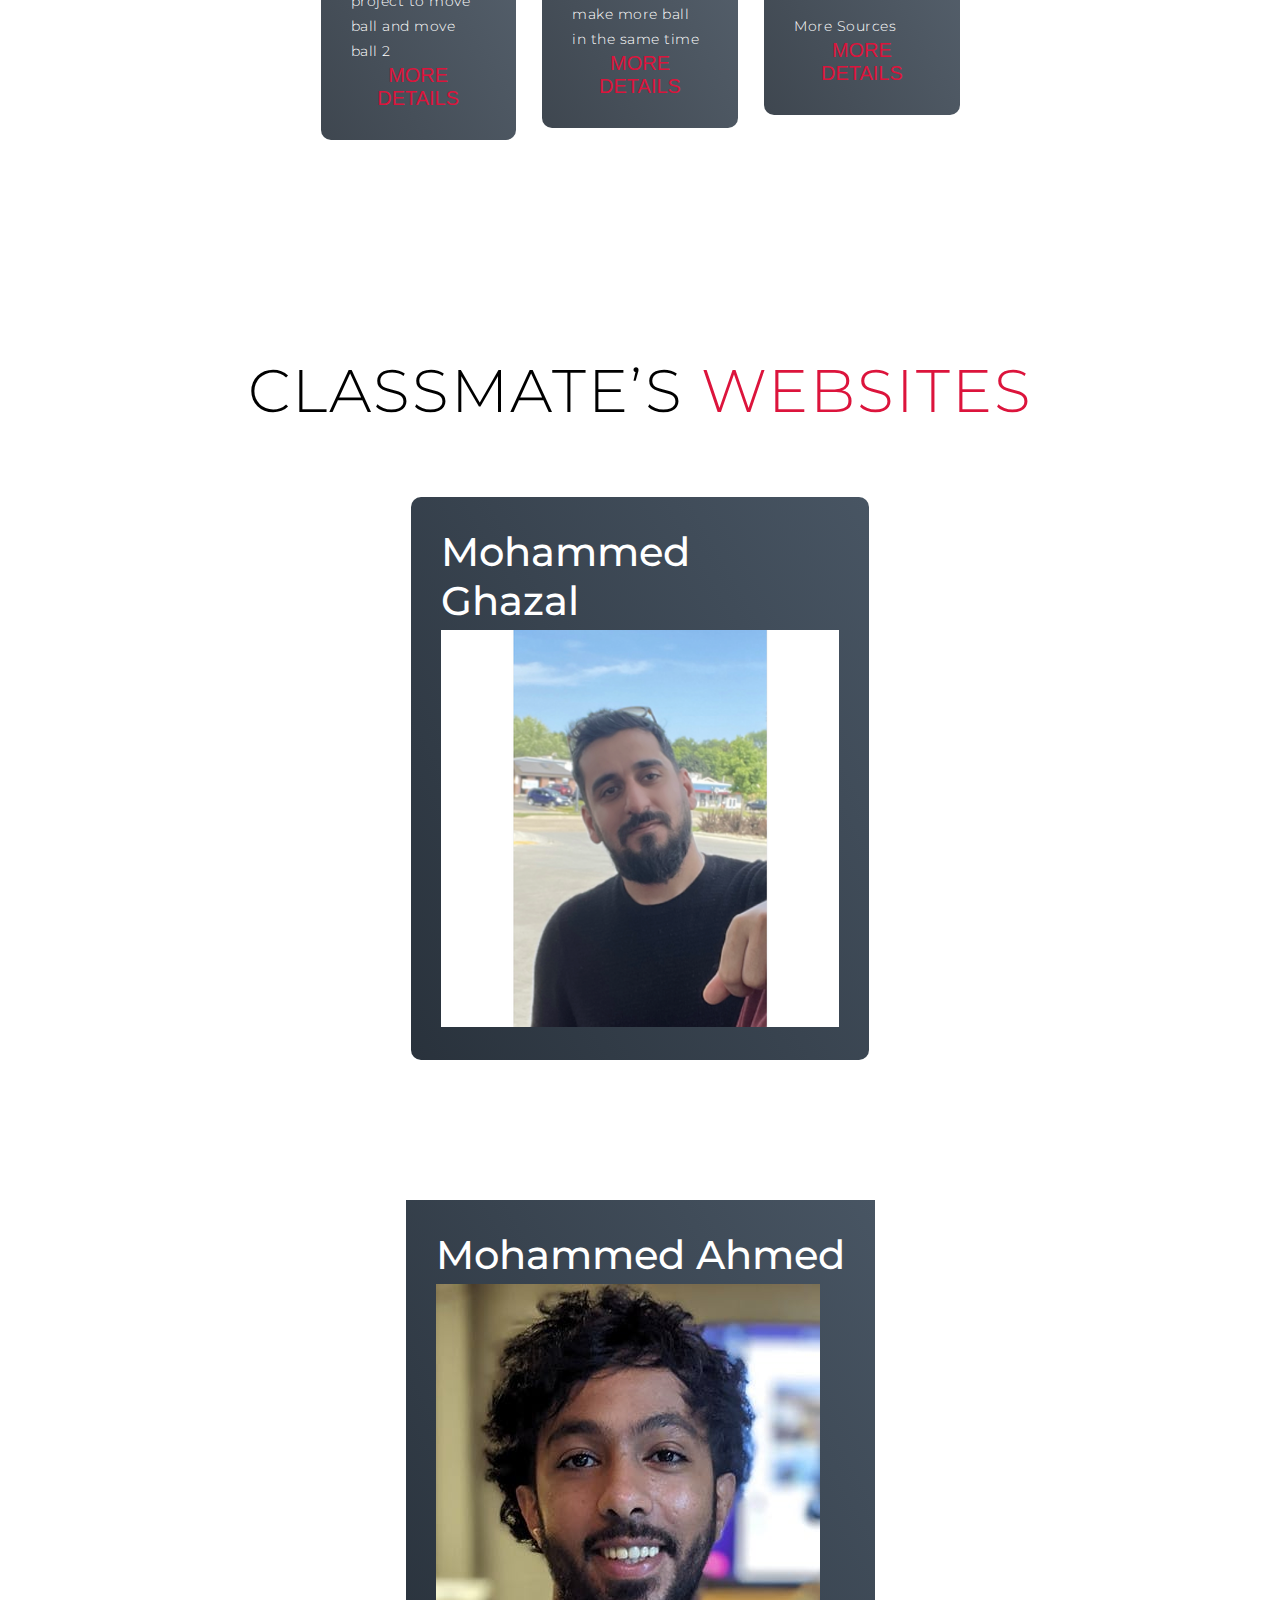
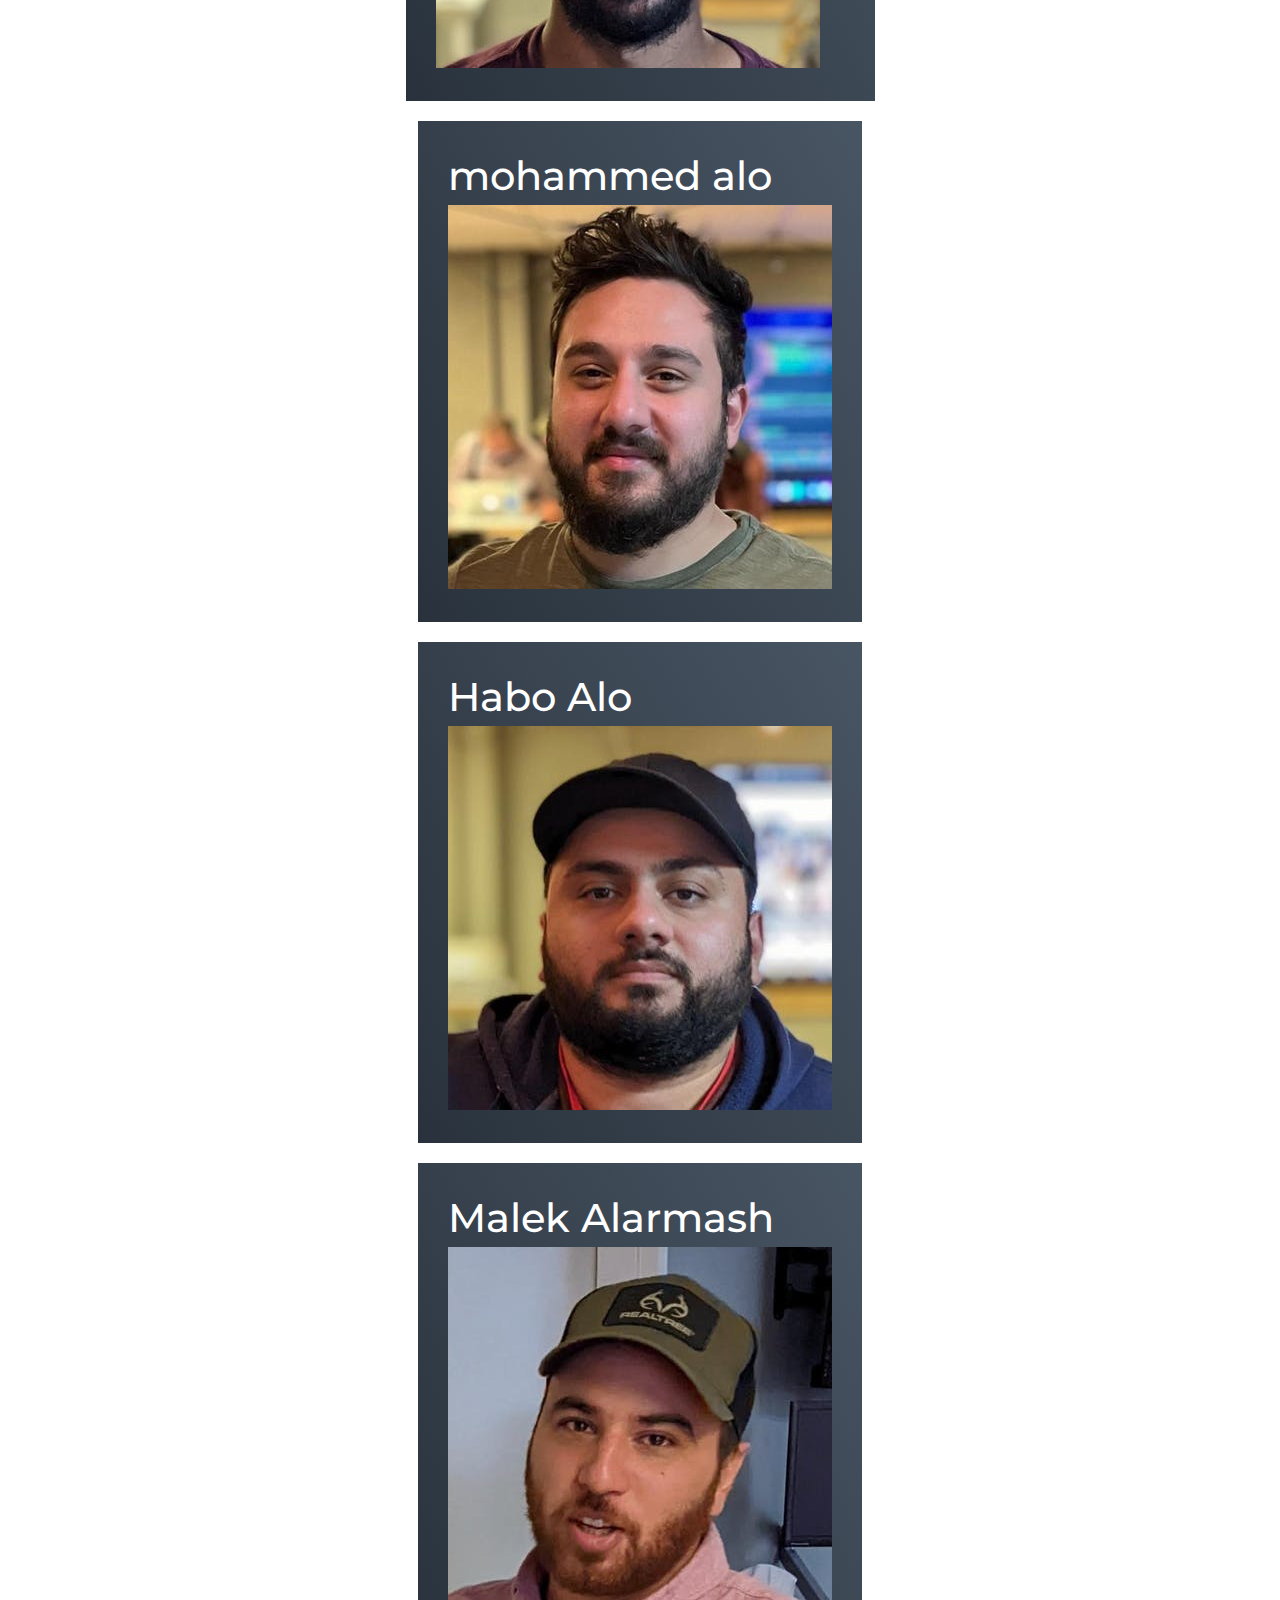
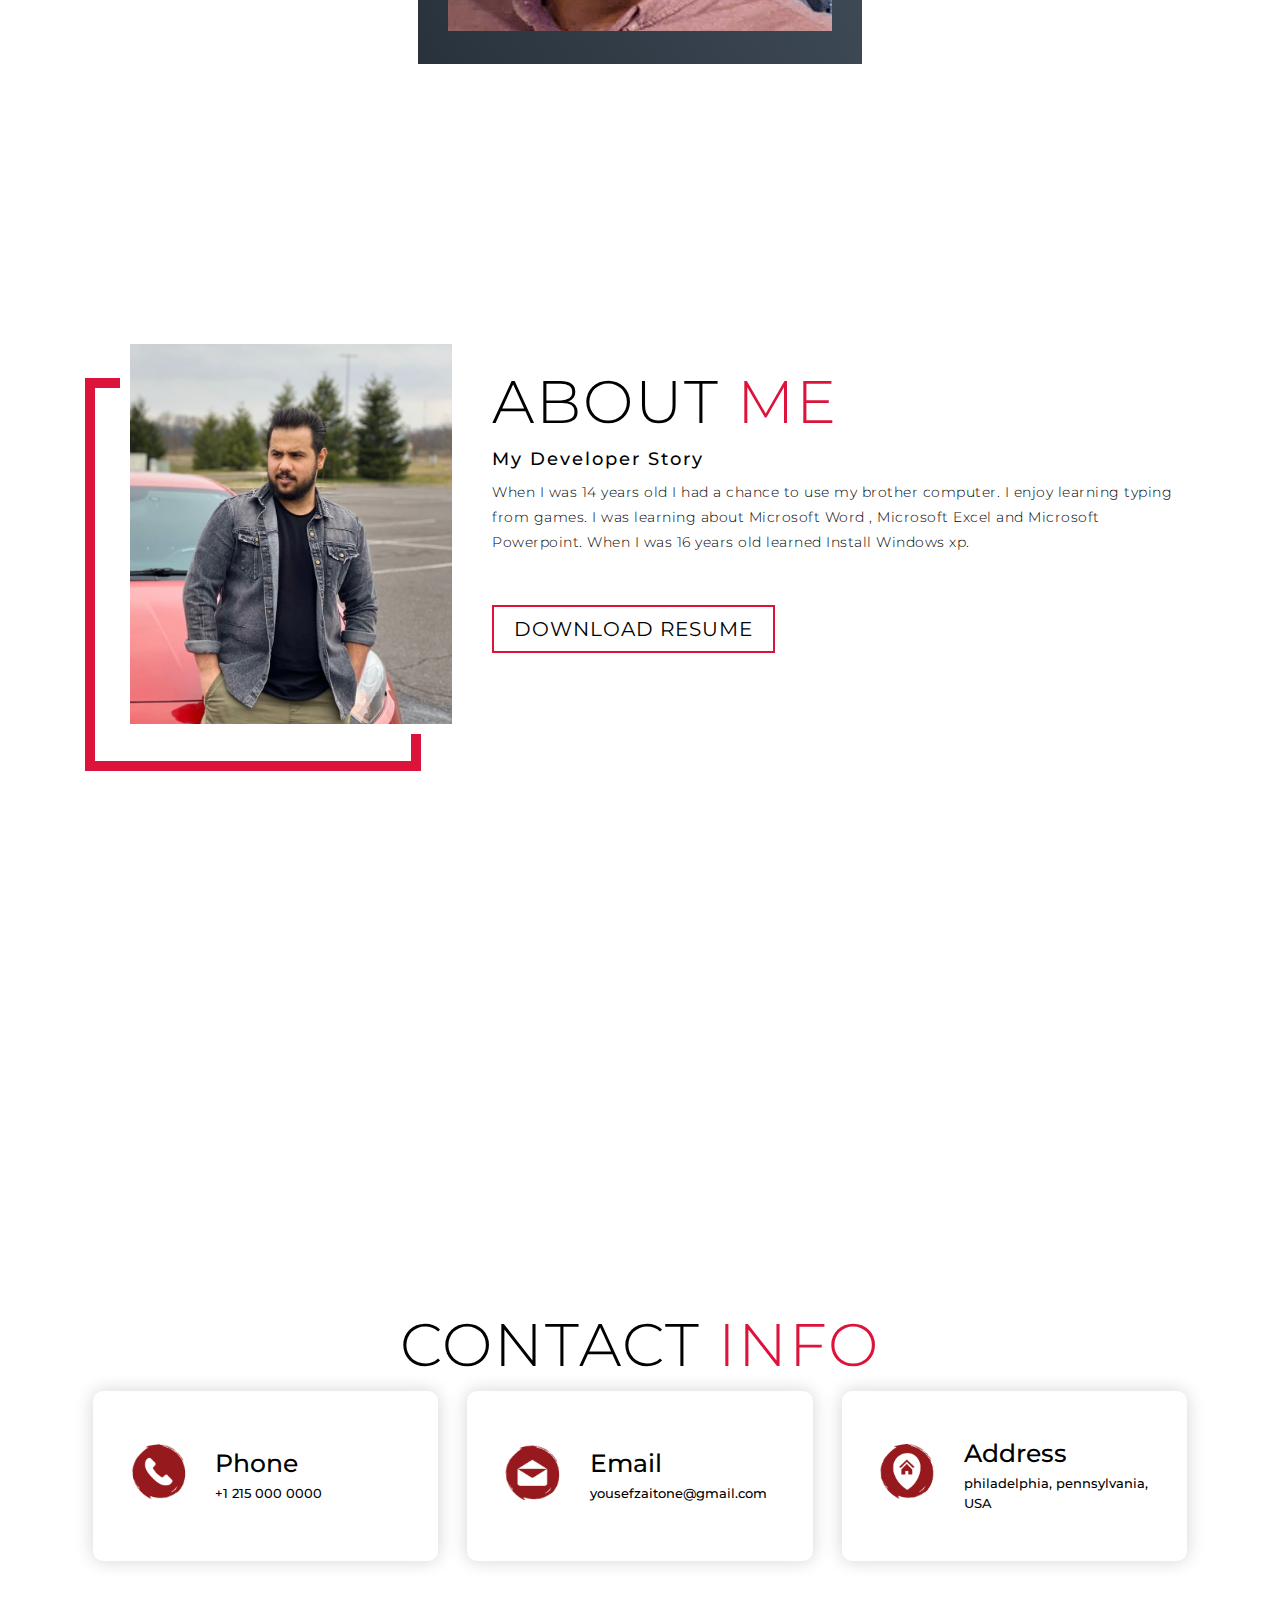
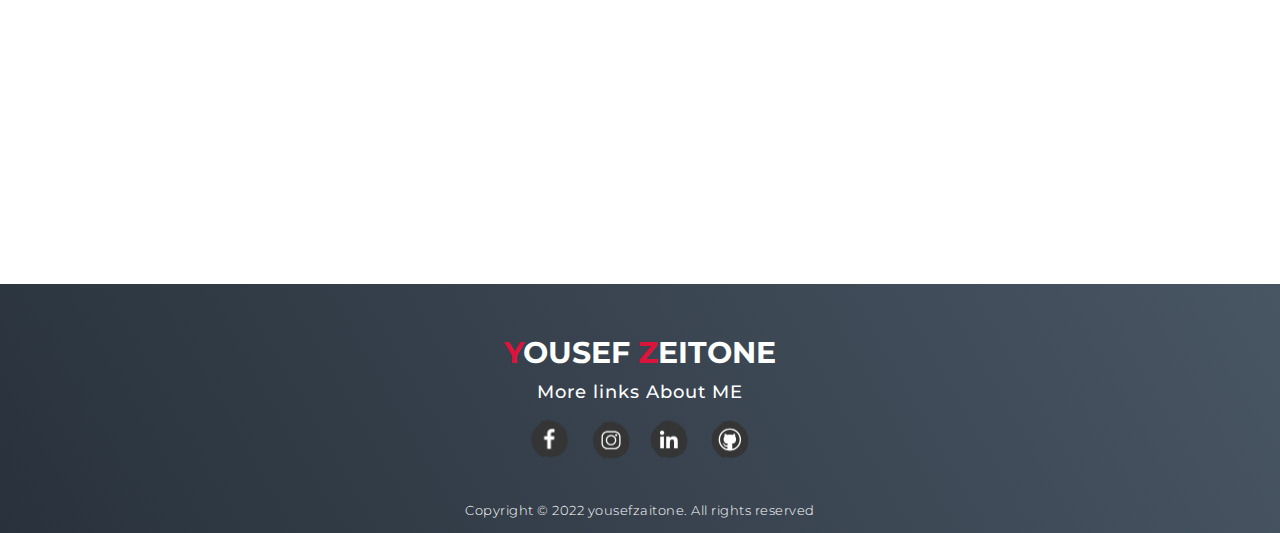
==== commit 72a1da9b: "edit" ====
--- a/index.html
+++ b/index.html
@@ -76,9 +76,10 @@
 
         </div>
         <div class="service-item">
-          <div class="icon"><img src="IMG_3233.png" /></div>
-          <h2></h2>
-          <p></p>
+          <div class="icon"><img src="brenton.png" /></div>
+          <h2>Brenton Strine</h2>
+          <p>More Sources</p>
+          <a href="https://www.youtube.com/user/shoutleaf/featured" target="_blank" class="main-btn">more details</a>
         </div>
       </div>
     </div>
